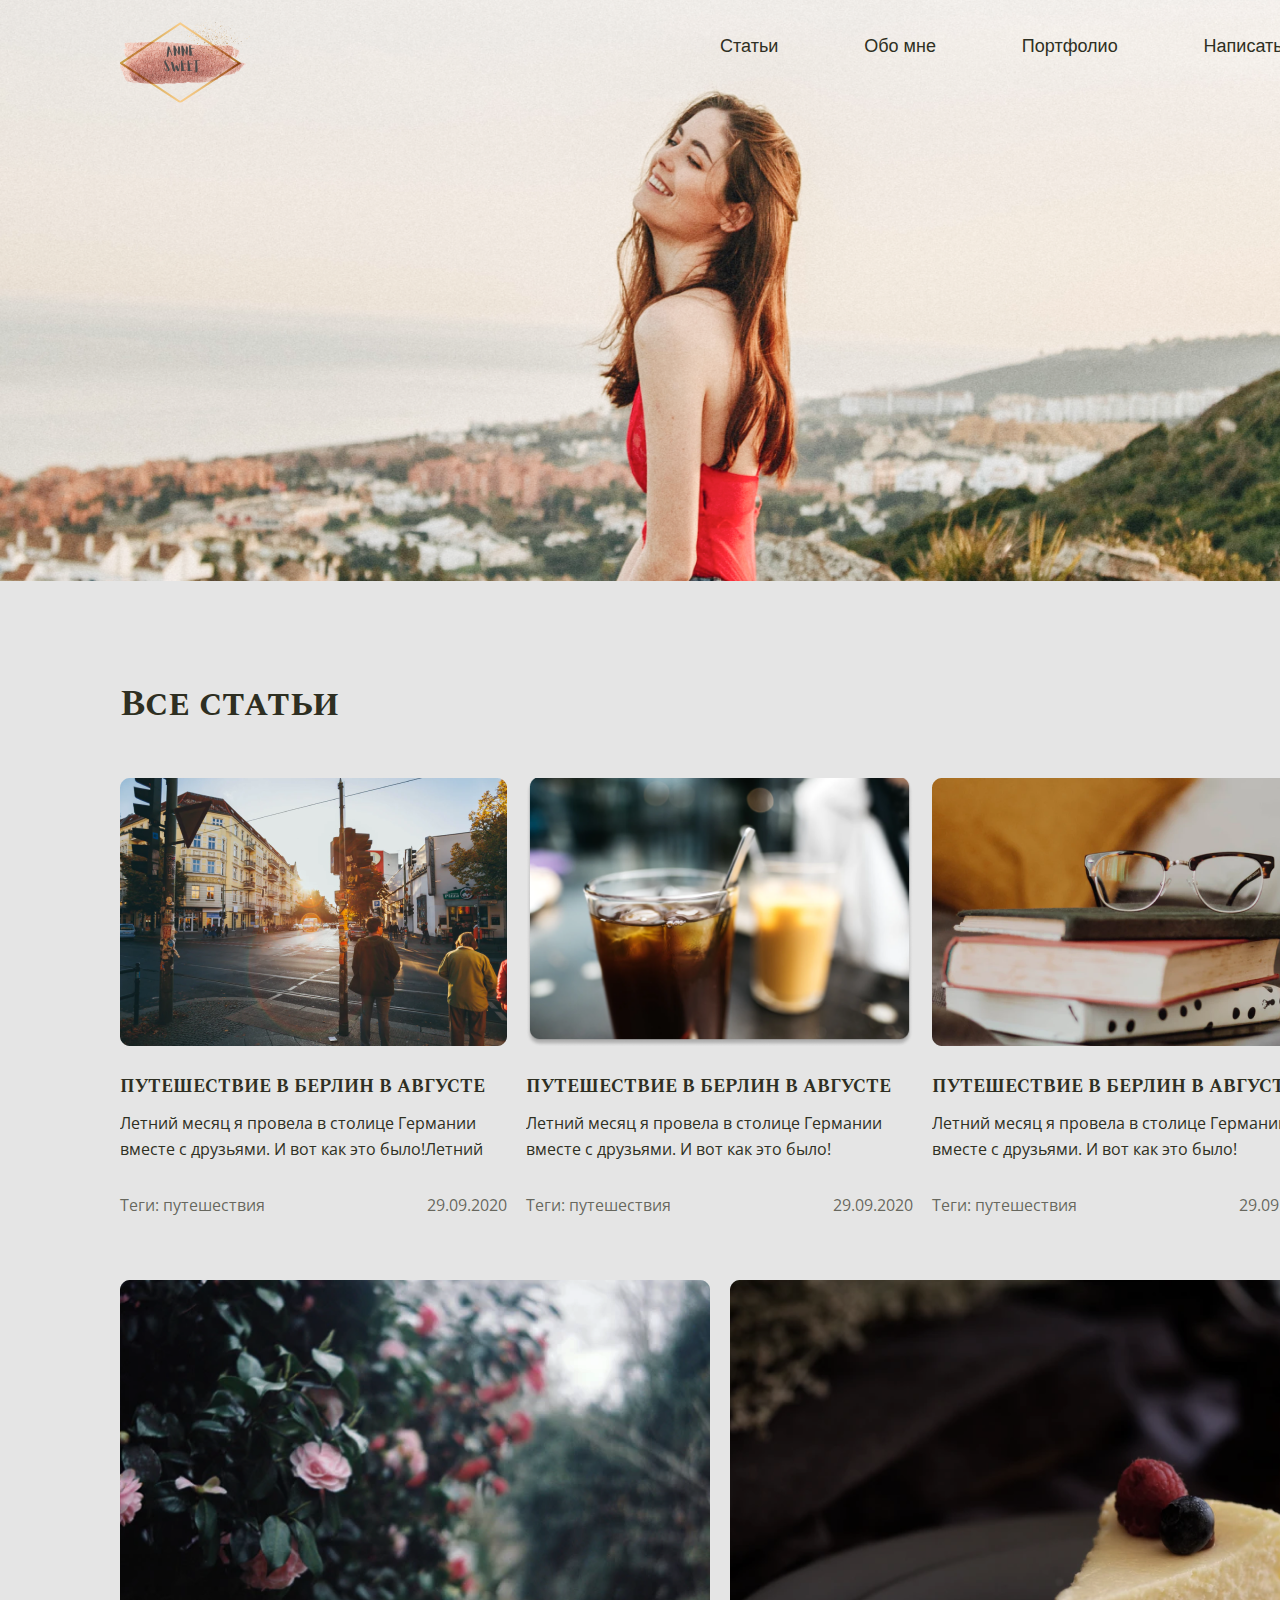
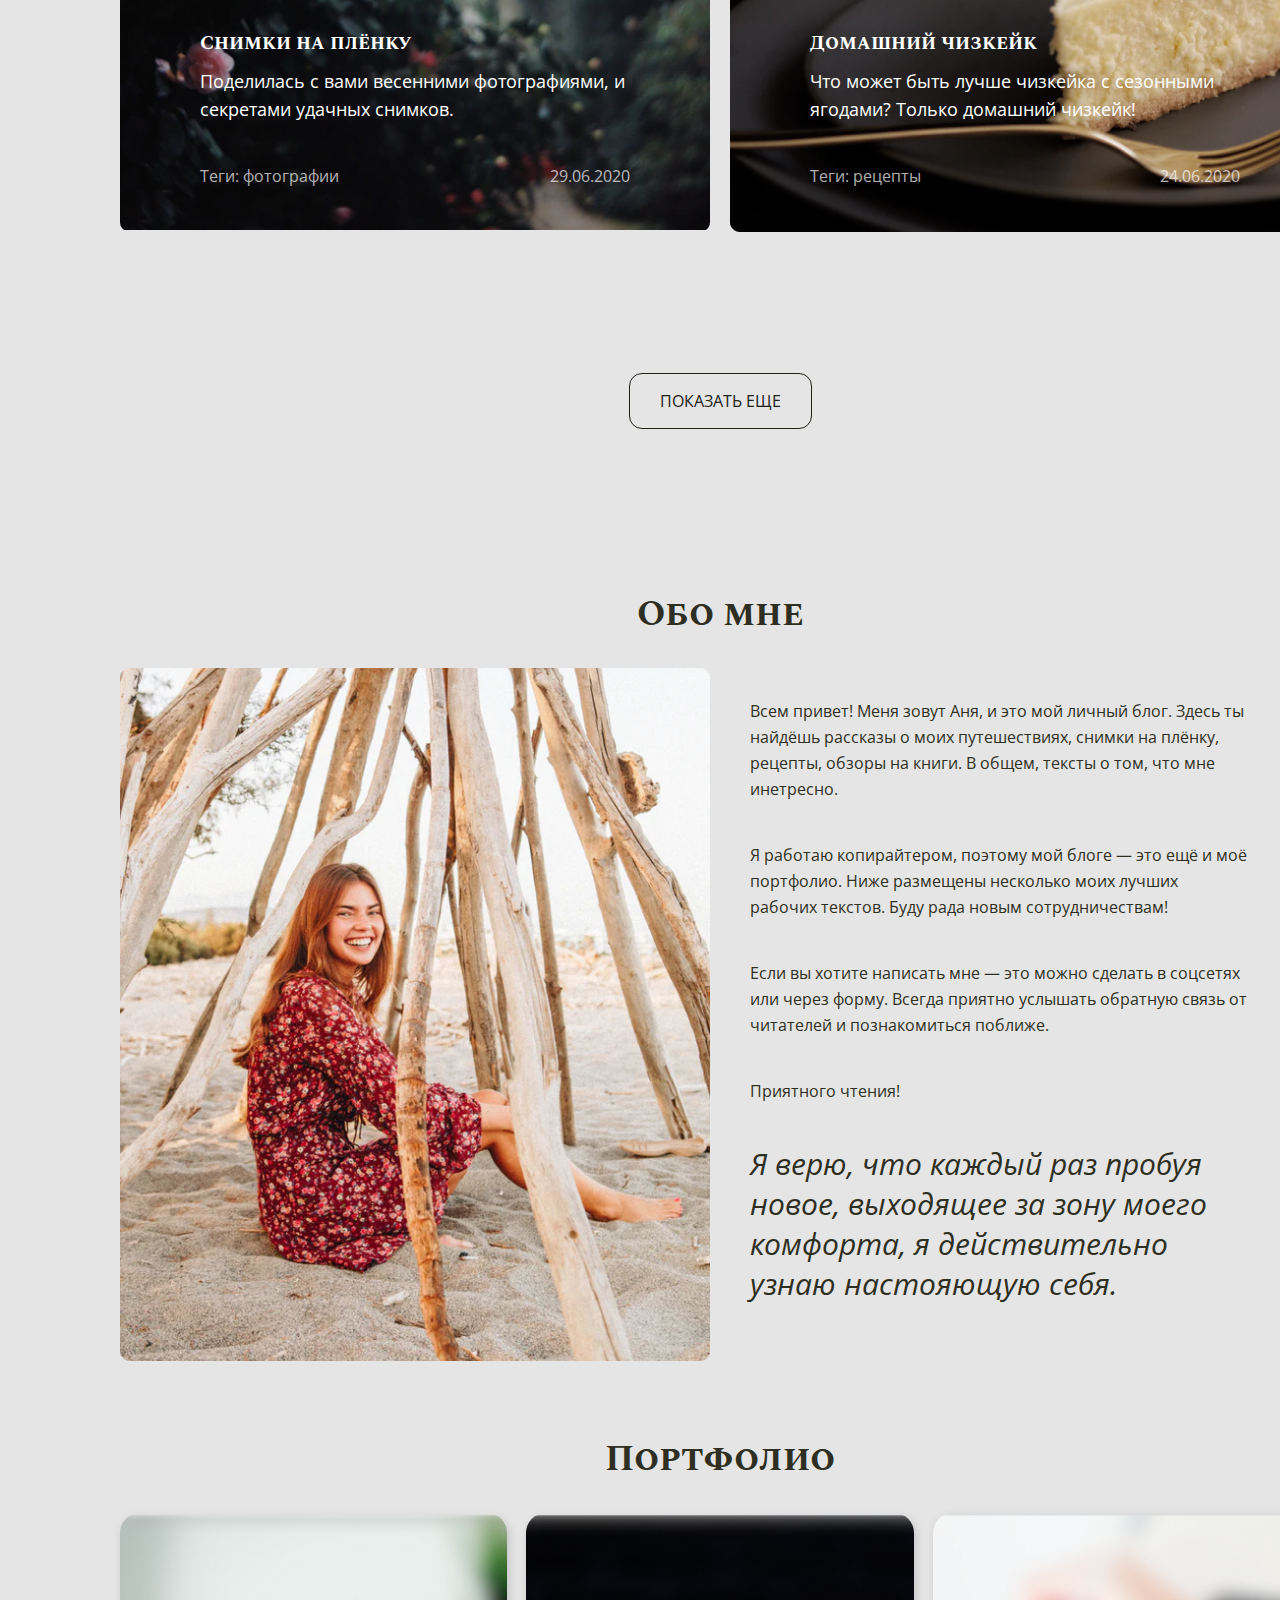
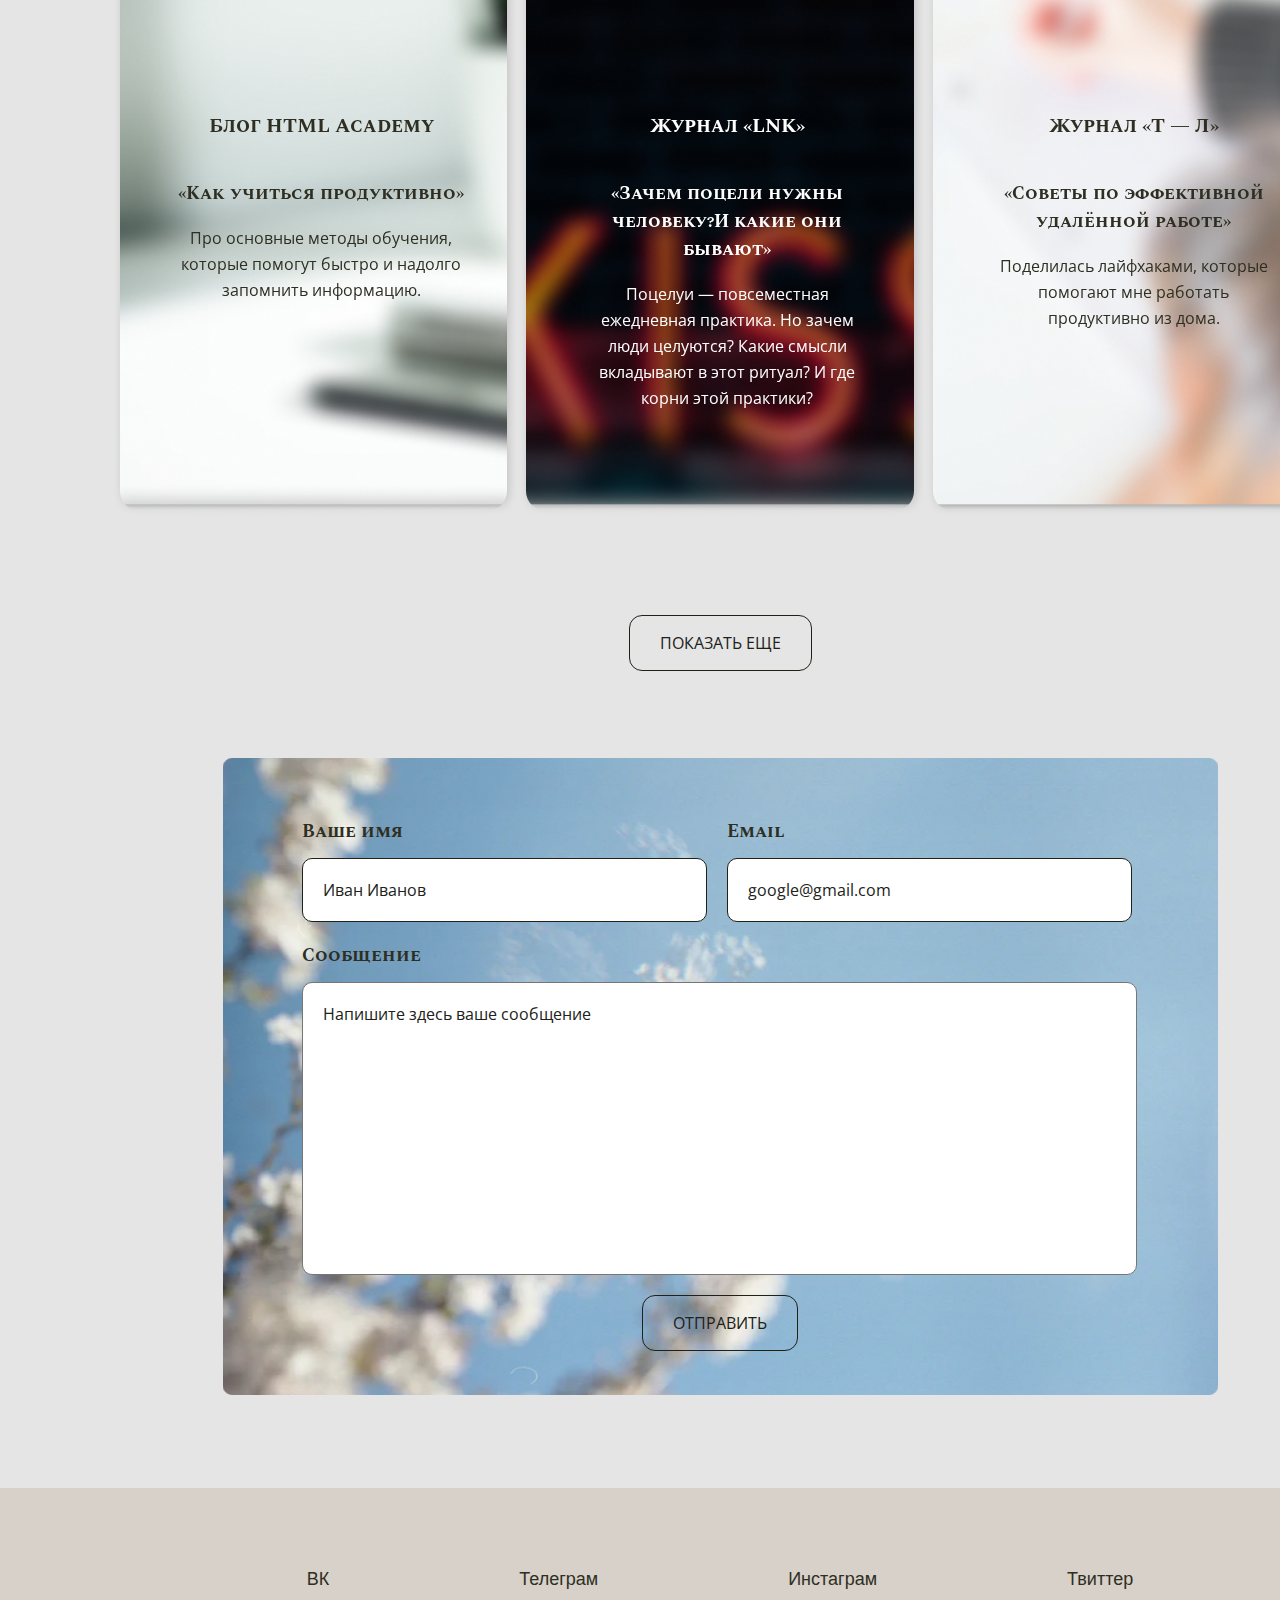
==== index.html @ 57a1a43a "update files" ====
<!DOCTYPE html>
<html>

    <head>
        <meta charset="utf-8">
        <meta name="viewport" content="width=device-width, initial-scale=1">
        <title>Статьи</title>
        <link rel="stylesheet" href="style.css">
        <link href="https://fonts.googleapis.com/css2?family=Open+Sans:wght@300;400;700&display=swap" rel="stylesheet">
        <link href="https://fonts.googleapis.com/css2?family=Open+Sans:wght@300;400;700&family=Spectral+SC:wght@300;400;500;700&display=swap" rel="stylesheet">
    </head>

    <body>
        <header class="main-header"> <!--шапка -->
            <div class="container"><!-- блок-центровщик-->
                <div class="main-header__wrapper"><!-- флекс конетнйер-->

                    <a class="main-header-logo"><!-- флекс элемент-->
                        <img class="logo" src="img/logo.svg" width="130" height="83" alt="logo">
                    </a>

                    <nav class="main-header-nav"><!--меню-->
                        <ul class="site-navigation">
                            <li class="site-navigation-item">
                                <a class="link-item" href="#">Статьи</a>
                            </li>
                            <li class="site-navigation-item">
                                <a class="link-item" href="#">Обо мне</a>
                            </li>
                            <li class="site-navigation-item">
                                <a class="link-item" href="#">Портфолио</a>
                            </li>
                            <li class="site-navigation-item">
                                <a class="link-item" href="#">Написать мне</a>
                            </li>
                        </ul>
                    </nav>
                </div>
            </div>
        </header>

        <main class="main-block">
            <section class="all-arcticles">
                <div class="container"><!--блок-центровщик-->
                    <div class="all-arcticles__header"><!--флекс контейнр-->
                        <h3 class="section-title">Все статьи</h3>
                        <select name="" id="">Выбрать тему</select>
                    </div>

                    <ul class="list-articles">
                        <li class="article-item">
                            <a href="">
                                <img class="article-item__image" src="img/article1.png" width="387" height="268" alt="article_photo1">
                                <div class="article-item__info">
                                    <p class="article-item__title">Путешествие в Берлин в августе </p>
                                    <p class="article-item__description">
                                        Летний месяц я провела в столице Германии вместе с друзьями. И вот как это было!Летний месяц я провела в столице Германии вместе с друзьями. И вот как это было!
                                    </p>
                                    <div class="article-item__date-tag">
                                        <p class="article-item__tag">Теги: путешествия</p>
                                        <p class="article-item__date">29.09.2020</p>
                                    </div>
                                </div>
                            </a>
                        </li>

                        <li class="article-item">
                            <a href="">
                                <img class="article-item__image" src="img/article2.png" width="387" height="268" alt="article_photo2">
                                <div class="article-item__info">
                                    <p class="article-item__title">Путешествие в Берлин в августе </p>
                                    <p class="article-item__description">
                                        Летний месяц я провела в столице Германии вместе с друзьями. И вот как это было!
                                    </p>
                                    <div class="article-item__date-tag">
                                        <p class="article-item__tag">Теги: путешествия</p>
                                        <p class="article-item__date">29.09.2020</p>
                                    </div>
                                </div>
                            </a>
                        </li>

                        <li class="article-item">
                            <a href="">
                                <img class="article-item__image" src="img/article3.png" width="387" height="268" alt="article_photo2">
                                <div class="article-item__info">
                                    <p class="article-item__title">Путешествие в Берлин в августе </p>
                                    <p class="article-item__description">
                                        Летний месяц я провела в столице Германии вместе с друзьями. И вот как это было!
                                    </p>
                                    <div class="article-item__date-tag">
                                        <p class="article-item__tag">Теги: путешествия</p>
                                        <p class="article-item__date">29.09.2020</p>
                                    </div>
                                </div>
                            </a>
                        </li>
                    </ul>                

                    <ul class="list-articles-big"><!-- ЗДЕСТЬ ПРИВЕСИ В ПОРЧЯДОК КЛАССЫ-->
                        <li class="articles-big-item">
                            <img class="articles-big-image" src="img/articke_big_photo1.png" width="590" height="552" alt="article_big_photo1">
                            <div class="articles-big-info"><!--флекс контенйер-->
                                <p class="articles-big-title">Снимки на плёнку </p>
                                <p class="articles-big-description">
                                    Поделилась с вами весенними фотографиями, и секретами удачных снимков.
                                </p>
                                <div class="articles-big-date-tag">
                                    <p class="articles-big-tag">Теги: фотографии</p>
                                    <p class="articles-big-date">29.06.2020</p>
                                </div>
                            </div>
                        </li>

                        <li class="articles-big-item">
                            <img class="articles-big-image" src="img/article_bog_photo2.png" width="590" height="552" alt="article_big_photo2">
                            <div class="articles-big-info">
                                <p class="articles-big-title">Домашний чизкейк </p>
                                <p class="articles-big-description">
                                    Что может быть лучше чизкейка с сезонными ягодами? Только домашний чизкейк!
                                </p>
                                <div class="articles-big-date-tag">
                                    <p class="articles-big-tag">Теги: рецепты</p>
                                    <p class="articles-big-date">24.06.2020</p>
                                </div>
                            </div>
                        </li>
                    </ul>
                    <div class="button-wrapper">
                        <button class="button show-more" type="button">Показать еще</button>
                    </div>
                </div>
            </section>

            <section class="aboutme">
                <div class="container"><!--блок-центровщик-->
                    <h3 class="section-title">Обо мне</h3>

                    <div class="aboutme__wrapper"><!-- флекс клнтенйр-->
                        <div class="aboutme__wrapper-image"><!--флекс элемент -->
                            <img class="aboutme__image" src="img/about_me.png" width="590" height="693" alt="photo_about_me">
                        </div>
                        <div class="aboutme__wrapper-text"><!--флекс элемент -->

                            <p class="aboutme__textpart">Всем привет! Меня зовут Аня, и это мой личный блог.
                                Здесь ты найдёшь рассказы о моих путешествиях, снимки
                                на плёнку, рецепты, обзоры на книги. В общем, тексты о том,
                                что мне инетресно.
                            </p>
                            <p class="aboutme__textpart">Я работаю копирайтером, поэтому мой блоге — это ещё и моё
                                портфолио. Ниже размещены несколько моих лучших
                                рабочих текстов. Буду рада новым сотрудничествам!
                            </p>
                            <p class="aboutme__textpart">Если вы хотите написать мне — это можно сделать в соцсетях
                                или через форму. Всегда приятно услышать обратную связь
                                от читателей и познакомиться поближе.
                            </p>
                            <p class="aboutme__textpart">Приятного чтения!</p>
                            <p class="aboutme__curve-text">
                                Я верю, что каждый раз пробуя новое,
                                выходящее за зону моего комфорта,
                                я действительно узнаю настояющую
                                себя. 
                            </p>
                        </div>
                    </div>
                </div>
            </section>  

            <section class="portfolio">
                <div class="container"><!--блок-центровщик-->
                    <h3 class="section-title">Портфолио</h3>

                    <ul class="portfolio__list"><!-- флекс контенйер-->
                        <li class="portfolio__item"><!-- флекс элемент-->
                            <img class="portfolio__image" src="img/portfolio1.png" width="387" height="525" alt="portfolio_photo1">
                            <div class="portfolio__content">
                                <p class="portfolio__name">Блог HTML Academy</p>
                                <p class="portfolio__title">«Как учиться продуктивно»</p>
                                <p class="portfolio__description">Про основные методы обучения,
                                    которые помогут быстро и надолго
                                    запомнить информацию.</p>
                            </div>
                        </li>

                        <li class="portfolio__item portfolio__item--center"><!-- флекс элемент-->
                            <img class="portfolio__image" src="img/portfolio2.png" width="387" height="525" alt="portfolio_photo2">
                            <div class="portfolio__content">
                                <p class="portfolio__name">Журнал «LNK»</p>
                                <p class="portfolio__title">«Зачем поцели нужны человеку?И какие они бывают»</p>
                                <p class="portfolio__description">Поцелуи — повсеместная ежедневная
                                    практика. Но зачем люди целуются?
                                    Какие смысли вкладывают в этот ритуал?
                                    И где корни этой практики?</p>
                            </div>
                        </li>

                        <li class="portfolio__item"><!-- флекс элемент-->
                            <img class="portfolio__image" src="img/portfolio3.png" width="387" height="525" alt="portfolio_photo3">
                            <div class="portfolio__content">
                                <p class="portfolio__name">Журнал «Т — Л»</p>
                                <p class="portfolio__title">«Советы по эффективной
                                    удалённой работе»</p>
                                <p class="portfolio__description">Поделилась лайфхаками, которые помогают
                                    мне работать продуктивно из дома. </p>
                            </div>
                        </li>
                    </ul>
                    <div class="button-wrapper">
                        <button class="button show-more" type="submit">Показать еще</button>
                    </div>
                </div>
            </section> 

            <section class="feedback-form-section">
                <div class="container"><!--блок-центровщик и флекс контейнер-->
                    <form class="feedback-form" action="">
                        <div class="feedback-form__content">
                            <p class="feedback-form__input-wrapper width-half">
                                <label for="name">Ваше имя</label>
                                <input class="feedback-form__input" type="text"  name="name" id="name" placeholder="Иван Иванов">
                            </p>
                            <p class="feedback-form__input-wrapper width-half">
                                <label for="email">Email</label>
                                <input class="feedback-form__input" type="email" name="email" id="email" placeholder="google@gmail.com">
                            </p>
                            <p class="feedback-form__input-wrapper width-full">
                                <label for="sms">Сообщение</label>
                                <textarea class="feedback-form__textarea" type="text" name="sms" id="sms" placeholder="Напишите здесь ваше сообщение"></textarea>
                            </p>
                        </div>
                        <div class="button-wrapper">
                            <button class="button show-more" type="submit">Отправить</button>
                        </div>
                        
                    </form>
                </div>
            </section>
        </main>

        <footer class="main-footer">
            <div class="container"><!--блок-центровщик -->
                <div clss="main-footer__wrapper">
                    <ul class="main-footer__nav"><!-- флекс контенйр-->
                        <li class="nav-item">
                            <a class="nav-item-link" href="">ВК</a>
                        </li> 
                        <li class="nav-item">
                            <a class="nav-item-link" href="">Телеграм</a>
                        </li> 
                        <li class="nav-item">
                            <a class="nav-item-link" href="">Инстаграм</a>
                        </li> 
                        <li class="nav-item">
                            <a class="nav-item-link" href="">Твиттер</a>
                        </li> 
                    </ul>
                </div>
            </div>
        </footer>
    </body>
</html>
---- style.css ----
body {
    margin: 0;
    padding: 0;
    /*min-width: 1520px;*/
    font-family: "OpenSans", "Arial", sans-serif;
    font-weight: 400;
    font-size: 18px;
    line-height: 27px;
    color: #2E2F22;
    background-color: #E5E5E5;
    background-image: url("./img/promo.png");
    background-repeat: no-repeat;
    background-position: top center;/*вверху по центру*/
    background-size: 100% 581px;
}


a{
    text-decoration: none;

}

a:visited{
    color: #2E2F22; 
}

ul {
    margin: 0;
    padding: 0;
    list-style: none;
}


h1, h2, h3, h4, h5, h6,
p {
    margin: 0;
    padding: 0;
}


.button {
    display: inline-block;
    padding: 20px;
    padding-left: 30px;
    padding-right: 30px;
    font-family: "Open Sans", "Arial", sans-serif;
    font-style: normal;
    font-weight: 400;
    font-size: 16px;
    line-height: 14px;
    color: rgba(32, 33, 23, 1);
    border: 1px solid rgba(32, 33, 23, 1);
    border-radius: 13px;
    background-color: transparent;
}


.section-title{

    text-align: center;
    font-family: "Spectral SC", "Arial", sans-serif; 
    font-style: normal;
    font-weight: 700;
    font-size: 36px;
    /*line-height: 33px;/*какое то санн езначние*/

}


.container{
    width: 1200px;/**/
    margin: 0 auto;
    padding-left: 120px;
    padding-right: 120px; 
}


.main-header__wrapper{
    display: flex;
    justify-content: space-between;

}


.main-header-logo{/*a*/
    padding-top: 20px;

}


.logo{
    width: 130px;
    height: 83px;
}


.site-navigation{
    width: 600px;
    display: flex;
    justify-content: space-between;
    padding-top: 33px;
}


.link-item{ /*a*/
    color: #2E2F22;
    font-size: 18px;

}


.all-arcticles{
    padding-top: 580px;
}


.all-arcticles__header{
    display: flex;
    justify-content: space-between;
    margin-bottom: 60px;
}


.list-articles{
    width: 1200px;
    display: flex;
    justify-content: flex-start;
    flex-wrap: wrap;
    margin-bottom: 62px;
}


.article-item{
    margin-right: 19px;
}


.article-item:last-child{
    margin-right: 0;
}


.article-item__image{
    display: block;
    width: 387px;
    height: 268px;
    object-fit: cover;
    margin-bottom: 27px;
}


.article-item__info{/*флекс контейгнер*/
    width: 387px; 
    display: flex;
    flex-direction: column;
}


.article-item__title{/*флекс элемент*/
    font-weight: 700;
    font-size: 18px;
    font-family: "Spectral SC", "Arial", sans-serif; 
    margin-bottom: 10px;
    text-transform: uppercase;
}


.article-item__description{/*флекс элемент*/
    font-weight: 400;
    font-size: 16px;
    font-family: "Open Sans", "Arial", sans-serif; 
    font-style: normal;
    line-height: 26px;
    margin-bottom: 30px;
    overflow: hidden; /*все что не умещается будет скрываться*/
    text-overflow: ellipsis;/*многточиться невмезаемый текст*/
    max-height: 52px;
}


.article-item__date-tag{/*флекс элемент, отрый сам флекс контенер*/
    display: flex;
    justify-content: space-between;
    margin-top: auto;/*элемен прижмется  книзу коненера*/
    font-family: "Open Sans", "Arial", sans-serif;
    color: rgba(46, 47, 34, 0.7);
    font-weight: 400;
    font-size: 16px;
    line-height: 26px;

}


.list-articles-big{/*ul флекс контейнер*/
    display: flex;
    justify-content: flex-start;

}


.articles-big-item{/*li флекс элемент*/
    margin-bottom: 104px;
    width: 590px;
    display: flex;
    flex-grow: 1;
    position: relative;
    margin-right: 20px;
    color: #ffffff;
}


.articles-big-item:last-child{
    margin-right:0;
}


.articles-big-image{/*img*/
    position: absolute;
    top: 0;
    left: 0;
    width: 100%;
    height: auto;
    object-fit: cover;
    z-index: -1; /*чтобы текст поверх картинки отобраджался*/
}


.articles-big-info{
    display: flex;
    flex-direction: column;
    align-items: flex-start;
    padding: 350px 30px 80px 80px;
}


.articles-big-title{
    font-size: 20px;
    font-weight: 700;
    font-family: "Spectral SC", "Arial", sans-serif; 
    margin-bottom: 10px;
}


.articles-big-description{
    font-size: 18px;
    font-weight: 400;
    font-family: "Open Sans", "Arial", sans-serif; 
    margin-bottom: 10px;
    line-height: 28px;
    margin-bottom: 40px;
}


.articles-big-date-tag{/*флекс элемент*/
    width: 430px; 
    display: flex;
    justify-content: space-between;
    margin-top: auto;/*фдекс эелмент прижмется  книзу контенйера*/
    font-weight: 400;
    font-family: "Open Sans", "Arial", sans-serif;
    font-size: 16px;
    line-height: 26px;
    color: rgba(255, 255, 255, 0.7);

}


.button-wrapper{
    text-align: center;
}


.aboutme{
    padding-top: 85px;

}


.aboutme .section-title{
    margin-bottom: 40px;
}


.aboutme__wrapper{
    display: flex;

}


.aboutme__wrapper-image{
    margin-right: 40px;
}


.aboutme__image{
    display: block;
    width: 590px;
    height: auto;
}


.aboutme__wrapper-text{
    width: 497px;
    padding-top: 30px;
}


.aboutme__textpart{
    margin-bottom: 40px;
    font-weight: 400;
    font-family: "Open Sans", "Arial", sans-serif;
    font-size: 16px;
    line-height: 26px;
}


.aboutme__curve-text{
    font-weight: 400;
    font-family: "Open Sans", "Arial", sans-serif;
    font-size: 30px;
    line-height: 40px;
    font-style:italic;
}


.portfolio{
    padding-top: 85px;
}


.portfolio .section-title{
    margin-bottom: 40px; 
}


.portfolio__list{/*ul-флекс контенер*/
    display: flex;
    justify-content: flex-start;
    flex-direction: row;
    flex-wrap: wrap;
}


.portfolio__item{/*li-флекс элемент, котрый сам флекс контенер*/
    display: flex;
    width: 387px;
    flex-grow: 1;

    position: relative;/*текст позиционируем относительно этого*/
    margin-right: 19px;
    min-height: 520px;/*для переполнения текстом, чоб текст не выпадал из контенера*/
    margin-bottom: 104px;
    filter: drop-shadow(2px 2px 4px rgba(0, 0, 0, 0.15));

    border-radius: 15px;
}


.portfolio__item:last-child{
    margin-right: 0;
}


.portfolio__item--center{
    color: rgba(255,255,255,1);
}

.portfolio__image{/*img*/
    position: absolute;
    top:0;
    left: 0;
    object-fit: cover;
    width: 100%;
    height: 100%;
    z-index: -1;
    border-radius: 20px;
}


.portfolio__content{/*флекс контейнер*/

    display: flex;
    flex-direction: column;
    align-items: center;
    padding: 200px 40px 100px 55px;
    text-align: center;

}


.portfolio__name{/*флекс элемент*/
    font-size: 20px;
    font-weight: 700;
    font-family: "Spectral SC", "Arial", sans-serif; 
    margin-bottom: 40px;

}


.portfolio__title{/*флекс элемент*/
    font-size: 18px;
    font-weight: 700;
    font-family: "Spectral SC", "Arial", sans-serif; 
    line-height: 28px;
    margin-bottom: 17px;

}


.portfolio__description{/*флекс элемент*/
    font-size: 16px;
    font-weight: 400;
    font-family: "Open Sans", "Arial", sans-serif; 
    line-height: 26px;

}


.show-more{
    text-transform: uppercase;
    margin-bottom: 87px;
}


.feedback-form-section .container{
    display: flex;
    justify-content: center;
    align-items: center;
}


.feedback-form{
    
    width: 837px;
    padding-left: 79px;
    padding-right: 79px;
    padding-top: 60px;
    padding-bottom: 50px;
    background-image: url("./img/form_background.png");
    background-repeat: no-repeat;
    background-position: top center;/*вверху по центру*/
    background-size: 996px 637px;
}



.feedback-form__content{
    display: flex;
    flex-direction: row;
    flex-wrap: wrap;
    align-items: flex-start;
    width: 837px;
}




.feedback-form__input-wrapper{/*p-флекс контенер*/
    display: flex;
    flex-direction: column;

}


.feedback-form__input-wrapper:nth-child(1){
    margin-right: 20px;
}


.width-half{
    width: 405px;
    margin-bottom: 20px;
}


.width-full{
    width: 835px;
    margin-bottom: 20px;
}


.feedback-form__input-wrapper label{ /*флекс элемент*/
    align-self: flex-start;
    margin-bottom: 12px;
    font-family: "Spectral SC", "Arial", sans-serif; 
    font-weight: 700;
    font-size: 18px;
    line-height: 28px;
}


.feedback-form__input{/*input*/
    width: 100%;
    border: 1px solid  rgba(32,33,23,1);
    border-radius: 10px;
    padding: 20px;
    box-sizing: border-box;/*чтобы паддниги входили в width*/
    color: rgba(32,33,23,1);
    font-weight: 400;
    font-size: 16px;
    font-family: "Open Sans", "Arial", sans-serif;
}


.feedback-form__input::placeholder,
.feedback-form__textarea::placeholder{/*стили для пелйсхрлднра*/
    color: rgba(32,33,23,1);
    font-weight: 400;
    font-size: 16px;
    font-family: "Open Sans", "Arial", sans-serif; 
}


.feedback-form__textarea{
    resize: none;/*чтоб юзер не менял рамзеры*/
    width: 100%;
    height: 293px;
    box-sizing: border-box;
    padding: 20px;
    border-radius: 10px;
    min-height: 293px;/*для пеерполнения текстом, чоб текст не выпадал из контенейра*/
    color: rgba(32,33,23,1);
    font-weight: 400;
    font-size: 16px;
    font-family: "Open Sans", "Arial", sans-serif;

}



.main-footer{
    background-color: #D7D1C9;
    padding-top: 78px;
    padding-bottom: 78px;
    
}


.main-footer__nav{
    width: 1200px;
    display: flex;
    flex-direction: row;
    justify-content: center;
    align-items: center;
    flex-wrap: wrap;
}


.nav-item{
    margin-right: 190px;
}


.nav-item:last-child{
    margin-right: 0;
}
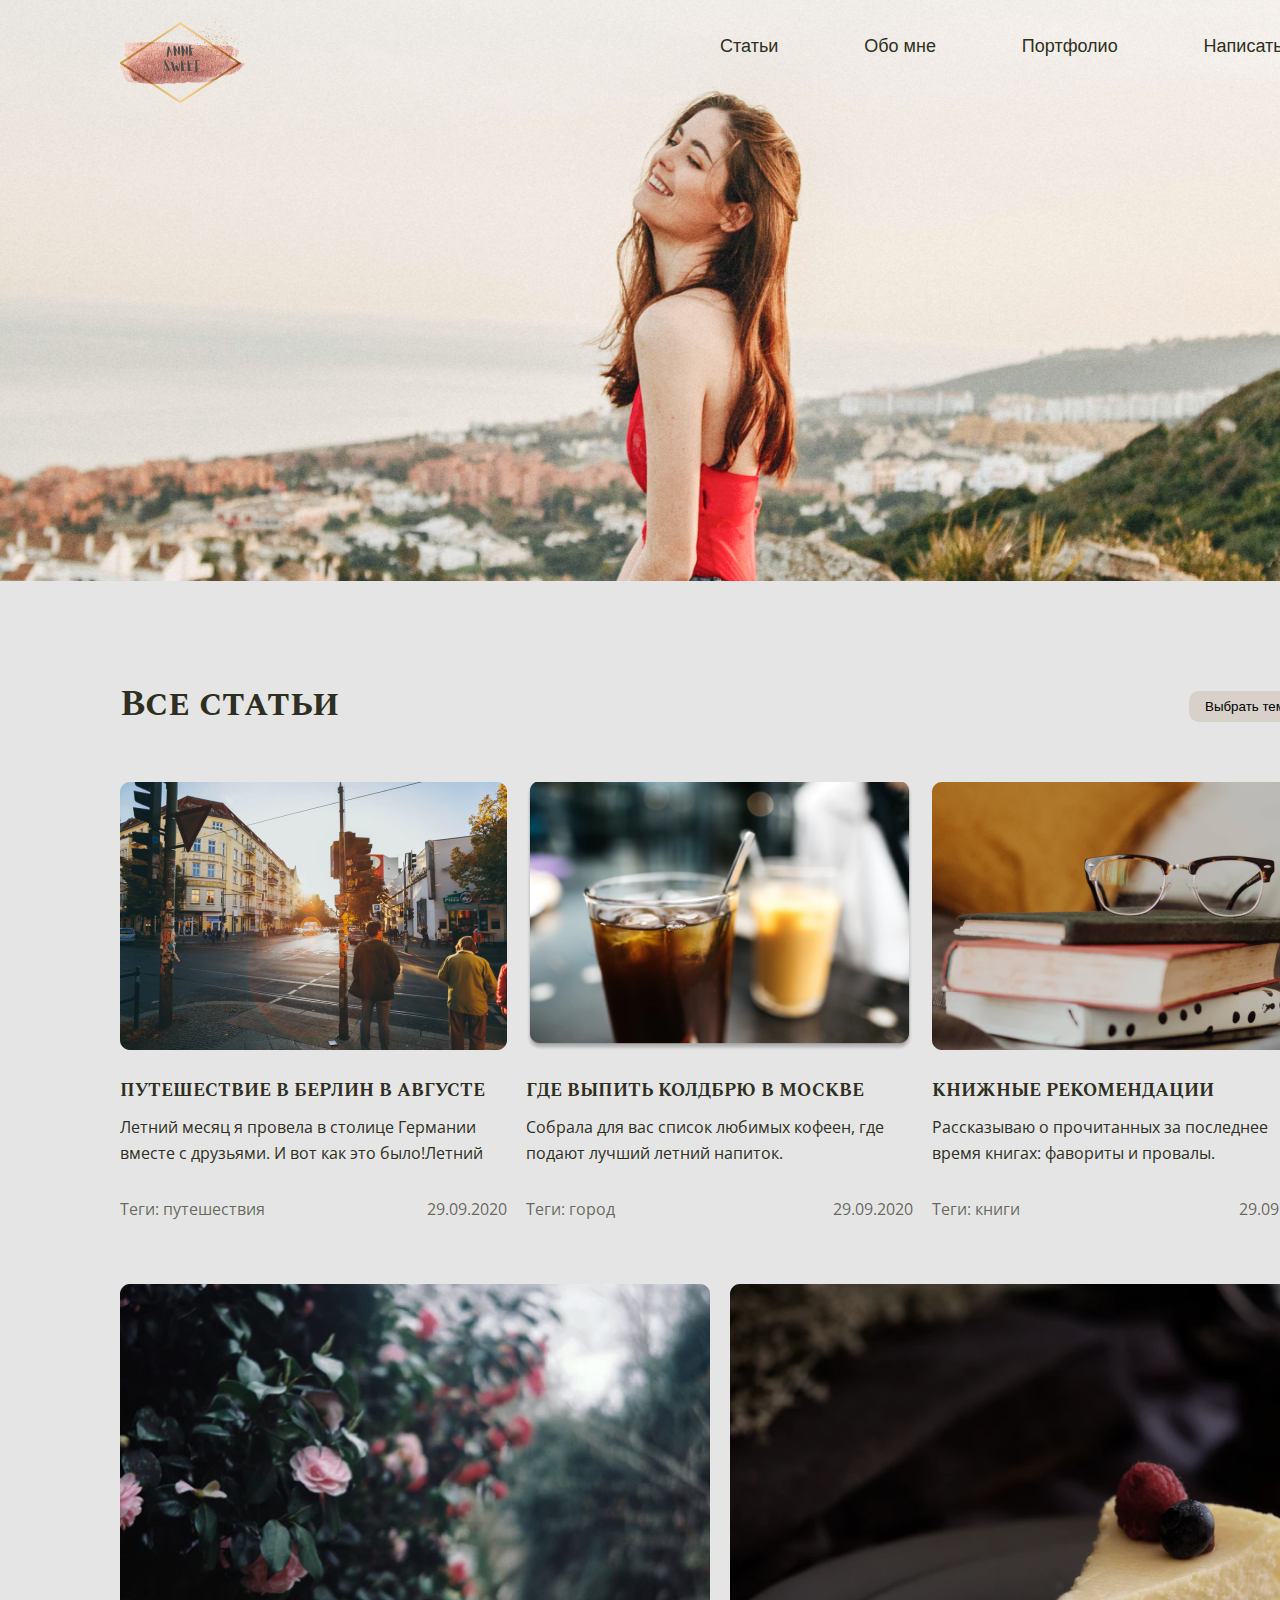
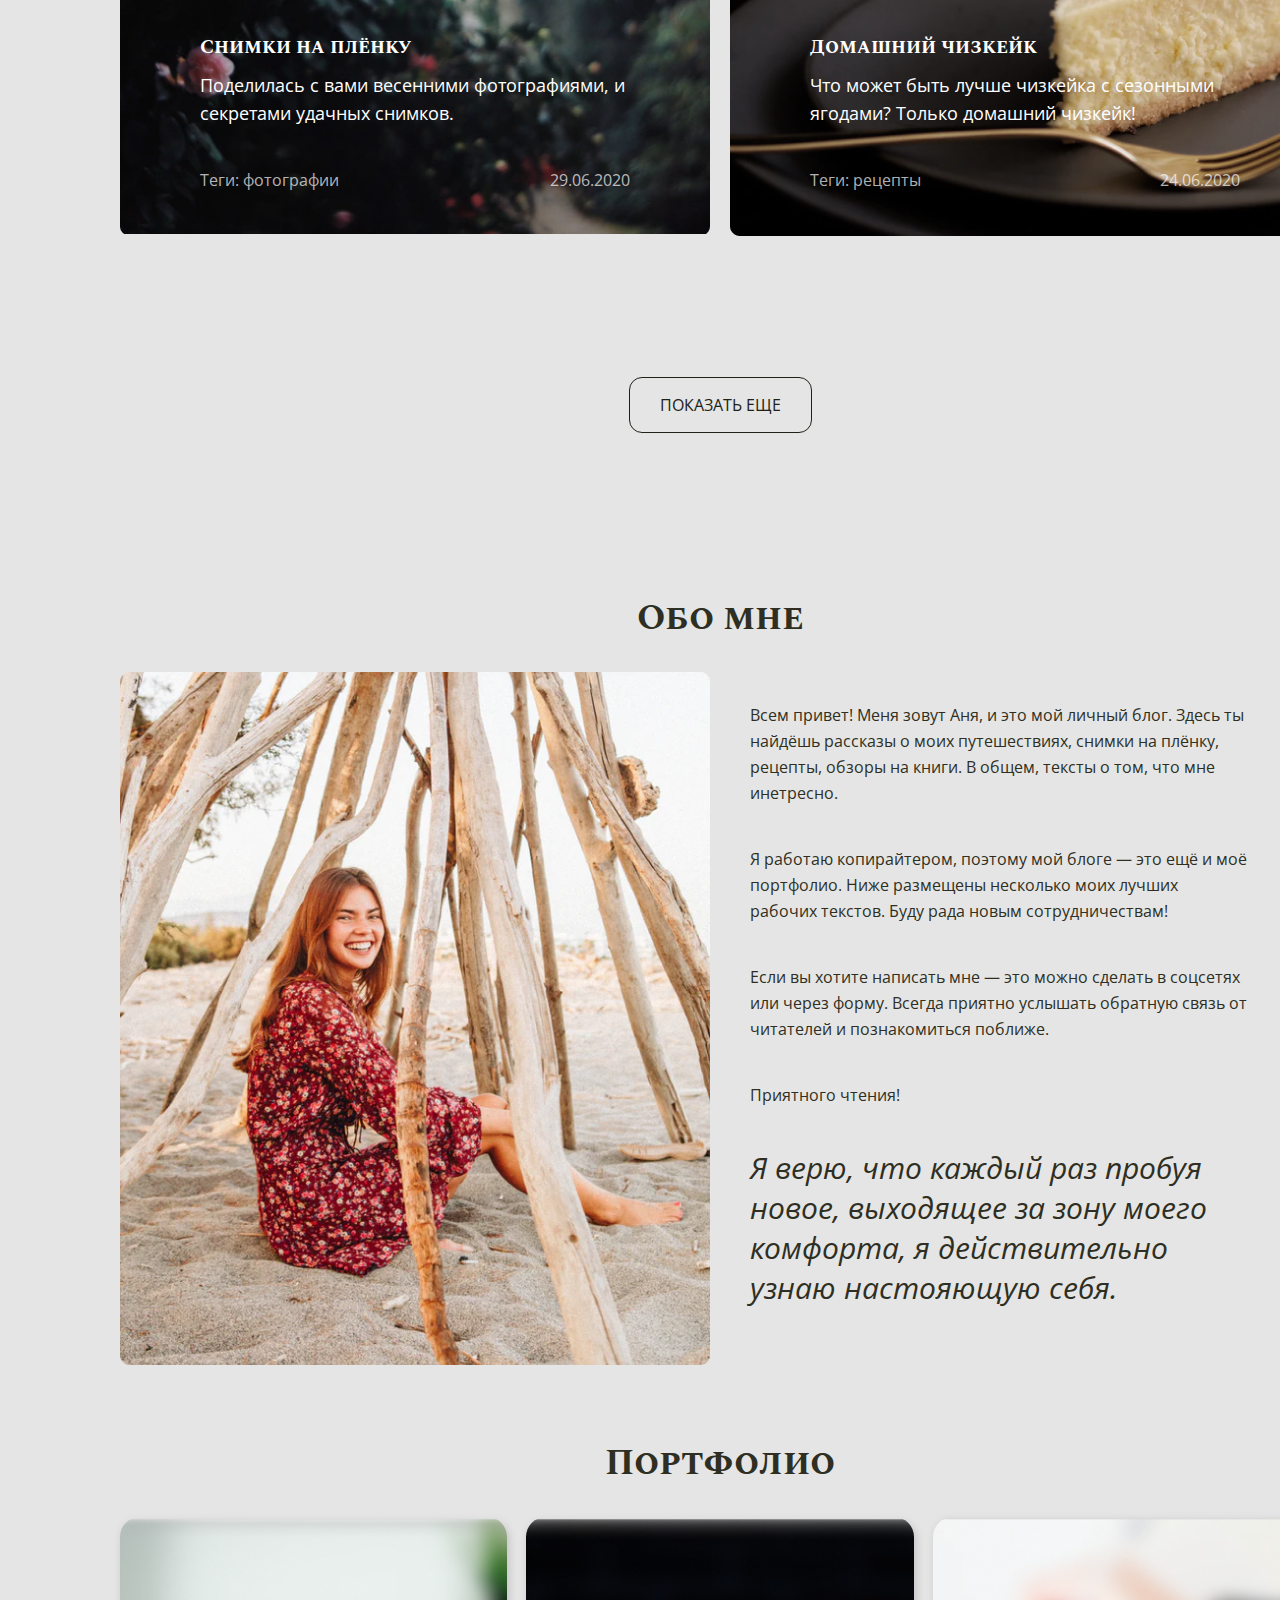
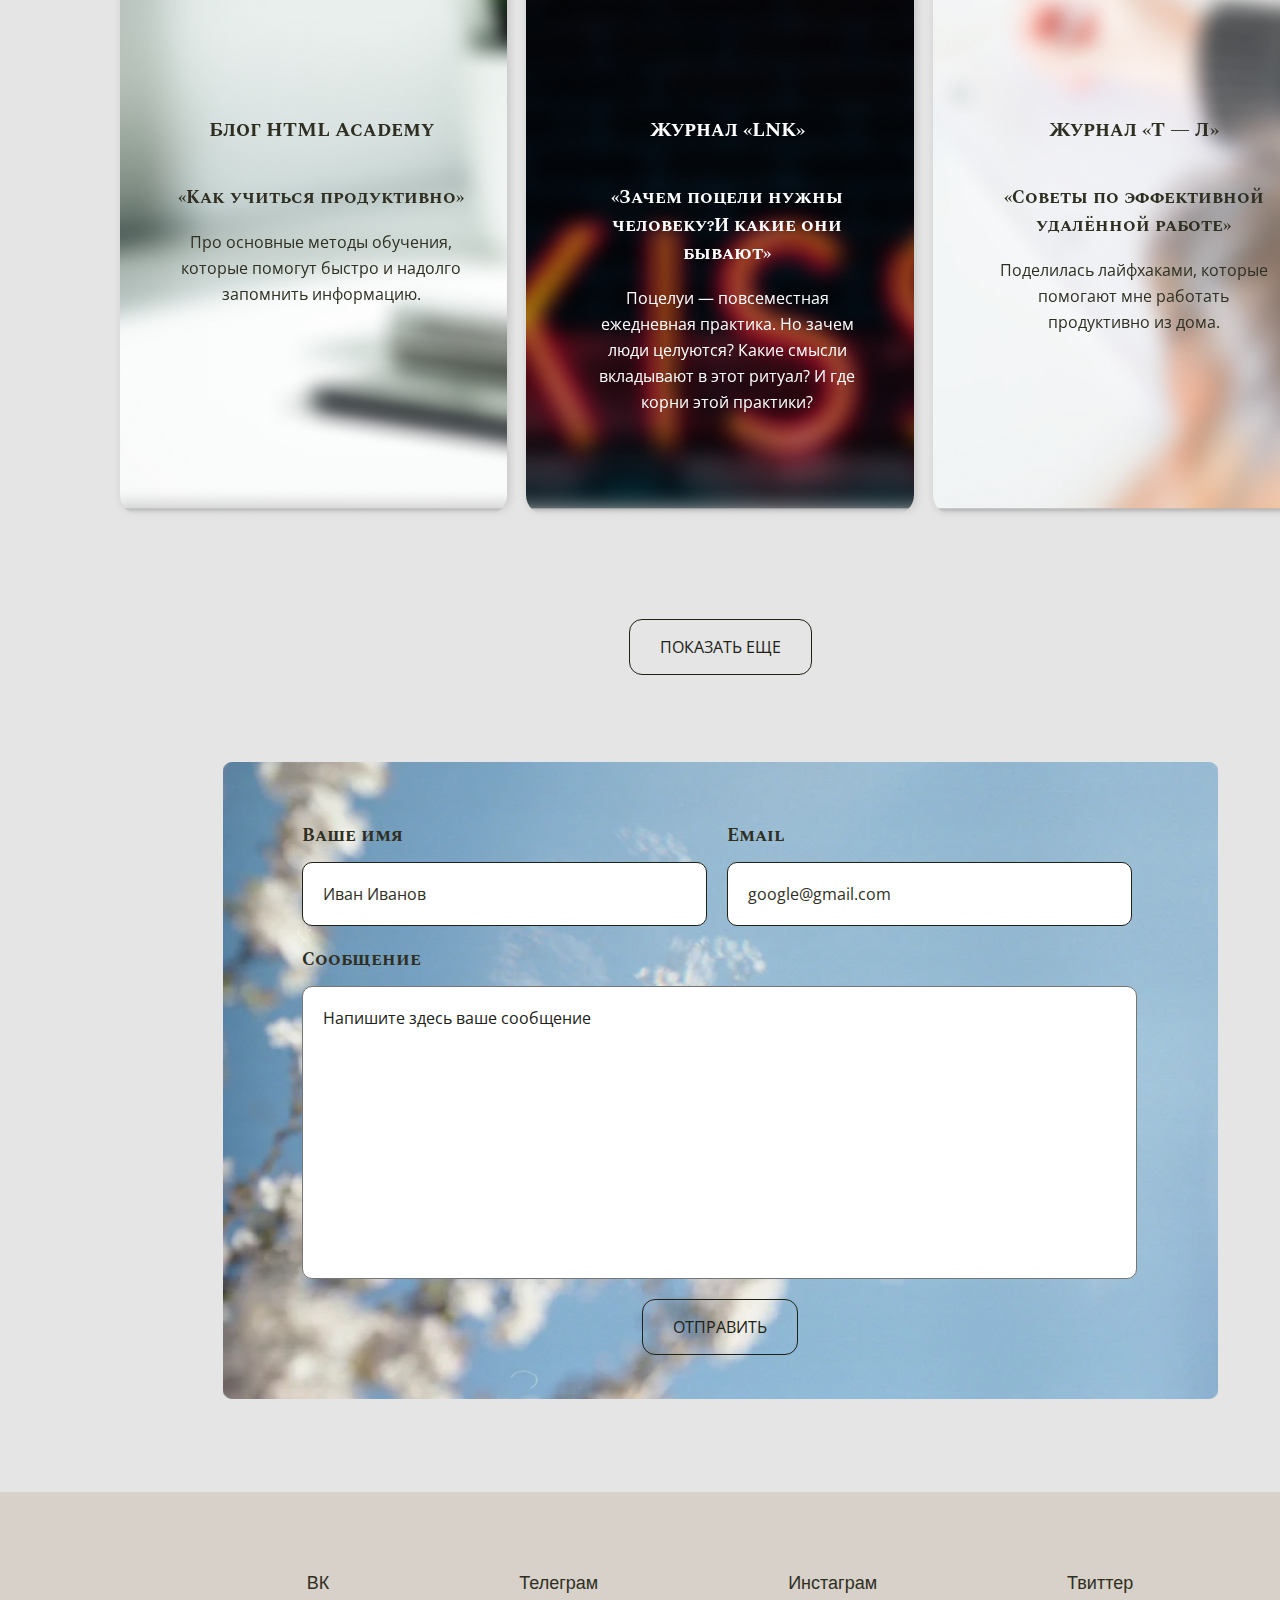
==== commit 24672ca7: "add js files" ====
--- a/index.html
+++ b/index.html
@@ -44,7 +44,16 @@
                 <div class="container"><!--блок-центровщик-->
                     <div class="all-arcticles__header"><!--флекс контейнр-->
                         <h3 class="section-title">Все статьи</h3>
-                        <select name="" id="">Выбрать тему</select>
+
+                        <select class="filter" name="news-filter">
+                            <option value="travalls">Путешествия</option>
+                            <option value="cities">Город</option>
+                            <option value="books">Книги</option>
+                            <option value="photos">Фотографии</option>
+                            <option value="receipts">Рецепты</option>
+                            <option value="all" selected>Выбрать тему</option>
+
+                        </select>
                     </div>
 
                     <ul class="list-articles">
@@ -68,12 +77,13 @@
                             <a href="">
                                 <img class="article-item__image" src="img/article2.png" width="387" height="268" alt="article_photo2">
                                 <div class="article-item__info">
-                                    <p class="article-item__title">Путешествие в Берлин в августе </p>
+                                    <p class="article-item__title">Где выпить колдбрю в Москве</p>
                                     <p class="article-item__description">
-                                        Летний месяц я провела в столице Германии вместе с друзьями. И вот как это было!
+                                        Собрала для вас список любимых кофеен,
+                                        где подают лучший летний напиток.
                                     </p>
                                     <div class="article-item__date-tag">
-                                        <p class="article-item__tag">Теги: путешествия</p>
+                                        <p class="article-item__tag">Теги: город</p>
                                         <p class="article-item__date">29.09.2020</p>
                                     </div>
                                 </div>
@@ -84,12 +94,12 @@
                             <a href="">
                                 <img class="article-item__image" src="img/article3.png" width="387" height="268" alt="article_photo2">
                                 <div class="article-item__info">
-                                    <p class="article-item__title">Путешествие в Берлин в августе </p>
+                                    <p class="article-item__title">Книжные рекомендации</p>
                                     <p class="article-item__description">
-                                        Летний месяц я провела в столице Германии вместе с друзьями. И вот как это было!
+                                        Рассказываю о прочитанных за последнее время книгах: фавориты и провалы.
                                     </p>
                                     <div class="article-item__date-tag">
-                                        <p class="article-item__tag">Теги: путешествия</p>
+                                        <p class="article-item__tag">Теги: книги</p>
                                         <p class="article-item__date">29.09.2020</p>
                                     </div>
                                 </div>
@@ -232,7 +242,7 @@
                         <div class="button-wrapper">
                             <button class="button show-more" type="submit">Отправить</button>
                         </div>
-                        
+
                     </form>
                 </div>
             </section>
--- a/style.css
+++ b/style.css
@@ -12,6 +12,14 @@
     background-repeat: no-repeat;
     background-position: top center;/*вверху по центру*/
     background-size: 100% 581px;
+}
+
+
+.promo-arcticle{
+    background-image: url("./img/prom-article.png");
+    background-repeat: no-repeat;
+    background-position: top center;/*вверху по центру*/
+    background-size: 100% 589px;
 }
 
 
@@ -430,7 +438,7 @@
 
 
 .feedback-form{
-    
+
     width: 837px;
     padding-left: 79px;
     padding-right: 79px;
@@ -532,7 +540,7 @@
     background-color: #D7D1C9;
     padding-top: 78px;
     padding-bottom: 78px;
-    
+
 }
 
 
@@ -553,4 +561,367 @@
 
 .nav-item:last-child{
     margin-right: 0;
+}
+
+
+/*стили к article.html*/
+
+.artcile-text{
+    padding-top: 585px;
+}
+
+
+.artcile-text__article-title{
+    margin-bottom: 20px;
+    font-size: 36px;
+    font-weight: 700;
+    font-family: "Spectral SC", "Arial", sans-serif; 
+}
+
+
+.artcile-text__article-teg{
+    display: flex;
+    justify-content: flex-start;
+    margin-bottom: 50px;
+}
+
+
+.teg__text:first-child{
+    margin-right: 20px;
+}
+
+
+.teg__text{
+    font-size: 16px;
+    line-height: 26px;
+    font-weight: 400;
+    font-family: "Open Sans", "Arial", sans-serif;   
+}
+
+
+.article-text__description{
+    width: 991px;
+    font-weight: 400;
+    font-size: 16px;
+    font-family: "Open Sans", "Arial", sans-serif; 
+}
+
+
+.article-text__part{
+    margin-bottom: 40px;
+}
+
+
+.article-image-wrapper{
+    display: flex;
+    flex-direction: column;
+    justify-content: flex-start;
+    margin-bottom: 40px; 
+}
+
+
+.article-image{
+    width: 100%;
+    height: 463px;
+    object-fit: cover;
+}
+
+
+
+.article-text__soceti{
+    width: 998px;
+    display: flex; 
+    justify-content: space-between;
+    margin-bottom: 40px;
+}
+
+
+.heart{/*button кнпока лайка*/
+    border: none;/*рамка для кнпоки убираем*/
+    background-color: transparent;
+    cursor: pointer;
+    background-image: url("./img/like.svg");
+    width: 60px;
+    height: 60px;
+    background-size: 50px 50px;
+    /*background-position: center;*/
+    background-repeat: no-repeat;
+
+}
+
+
+.heart:active{
+    border: none;
+    outline: none;
+}
+
+
+.likes-number{/*span*/
+    margin-left: 54px;
+    font-weight: 400;
+    font-size: 24px;
+    line-height: 26px;
+    font-family: "Open Sans", "Arial", sans-serif;  
+}
+
+
+.social-list{
+    display: flex;
+    flex-wrap: wrap;
+    max-width: 315px;
+    align-items: center;
+}
+
+
+.social-list__item{/*флекс эелмент котрый сам флекс контенер*/
+    display: flex;
+    margin-right: 32px;
+    width: 50px;
+    height: 50px; 
+}
+
+
+.social-list__link{
+    width: 100%;
+    background-size: contain;
+    background-position: center;
+    background-repeat: no-repeat;
+}
+
+
+.social-link--twitter{
+    background-image: url("./img/twitter.svg");
+}
+
+
+.social-link--fb{
+    background-image: url("./img/facebook.svg");
+}
+
+
+.social-link--vk{
+    background-image: url("./img/vk.svg");
+}
+
+
+.all-articles-container{
+    display: flex;
+    justify-content: flex-start;
+    margin-bottom: 50px;
+}
+
+
+.all-articles-button{/*флекс контенер*/
+    display: flex;
+    justify-content: flex-start;
+    align-items: center;
+    margin-left: 20px;
+    /*border: none;/*рамка для кнпоки убираем
+    background-color: transparent;
+    cursor: pointer;*/ 
+}
+
+
+.all-articles-button::after{/*псевдоэлемент во флекс контенере является флекс эдлементеом*/
+    content: "";
+    width: 64px;
+    height: 16px;
+    background-image: url("./img/Arrow.svg");
+    background-position: center left;
+    background-repeat: no-repeat;
+}
+
+
+.feedbacks{
+    padding-bottom: 70px; 
+}
+
+
+.feedbacks__wrapper{
+    background-color: #ECE1E1;
+    width: 613px;/*ширина  только контента*/
+    padding: 50px 90px;
+    border-radius: 10px;
+
+}
+
+
+.feedbacks__list{/*ul*/
+    display: flex;
+    flex-direction: column;
+    justify-content: flex-start;
+}
+
+
+.feedbacks__item{/*li*/
+    display: flex;
+    flex-direction: column;
+    justify-content: flex-start;
+    margin-bottom: 80px;
+    font-weight: 700;
+    font-size: 16px;
+    font-family: "Open Sans", "Arial", sans-serif; 
+}
+
+
+.feedbacks__item:last-child{
+    margin-bottom: 0;
+}
+
+
+.feedbacks__author{
+    display: flex;/*чтоы позиционаорать фотку*/
+    align-items: center;
+    margin-bottom: 20px;  
+
+}
+
+
+.feedbacks__author::before{/*псевдоэлемнет во флекс конетнейре ялвяется флекс элементом*/
+    content: "";
+    width: 50px;
+    height: 50px;
+    background-image: url("./img/photo1.svg");
+    background-position: top left;/*левый верхний угол*/
+    background-repeat: no-repeat;
+    padding-right:  30px;
+}
+
+
+.feedbacks__text{/*флекс элемнет*/
+    margin-top: auto;/*флекс эелмнет придмется  книзу контейнера*/
+    font-weight: 400;
+}
+
+
+.feedback-form-article{/*form*/
+    display: flex;
+    flex-direction: column;
+
+    padding-top: 77px;
+    padding-left: 90px; 
+    width: 703px;
+
+}
+
+
+.feedback-form-article__title{
+    margin-bottom: 70px;
+    font-weight: 700;
+    font-size: 24px;
+    font-family: "Open Sans", "Arial", sans-serif; 
+}
+
+
+.feedback-form-article__wrapper{
+    display: flex;
+    justify-content: space-between;
+
+}
+
+
+.feedback-form__content-article{
+    display: flex;
+    flex-direction: column;
+    align-items: flex-start;
+    width: 221px;
+}
+
+
+.feedback-form__input-article-wrapper{/*p*/
+    display: flex;
+    flex-direction: column;
+    width: 100%;
+    margin-bottom: 10px;
+
+
+}
+
+
+.feedback-form__input-article-wrapper label{
+    align-self: flex-start;
+    font-weight: 400;
+    font-size: 16px;
+    color: rgba(46, 47, 34, 1);
+    font-family: "Open Sans", "Arial", sans-serif; 
+}
+
+
+.feedback-form__input-article{/*input*/
+    width: 100%;
+    border: none;
+    background-color: transparent;
+    border-bottom: 1px solid #2E2F22;
+    padding: 10px;
+    padding-left: 0;
+    box-sizing: border-box;
+    border-radius: 0;
+    font-weight: 400;
+    font-size: 16px;
+    color: rgba(46, 47, 34, 1);
+    font-family: "Open Sans", "Arial", sans-serif; 
+}
+
+
+.feedback-form__input::placeholder{/*стили дял плейсхрлдра*/
+    font-family: "Open Sans", "Arial", sans-serif; 
+    font-weight: 400;
+    font-size: 16px;
+    color: rgba(46,47,34,1);
+}
+
+
+.submit-button-article{/*button флекс элемент*/
+    margin-top: 50px;
+    width: 100%;
+    padding: 15px 20px;
+    margin-top: auto;/*элементпридмется  книзу контейнера*/
+}
+
+
+.feedback-form__textarea-atcicle{/*textarea*/
+    width: 406px;
+    height: 208px;
+    padding: 20px;
+
+    box-sizing: border-box;/*паддинги включаются в width*/
+    border-radius: 10px;
+    resize: none;/*чтобы не ляьзя юыло курами изменить размры*/
+}
+
+
+.feedback-form__textarea-atcicle::placeholder{/*для плесхолдера*/
+    font-size: 16px;
+    font-weight: 400px;
+    font-family: "Open Sans", "Arial", sans-serif;
+    color: rgba(46,47,34,1);
+
+}
+
+
+.added{
+
+    background-image: url("./img/likeadd.svg");
+}
+
+
+.filter{
+    display: flex;
+    padding: 7px 12px 7px 12px;
+    box-sizing: border-box;
+    background-color: #D7D1C9;
+    border-radius: 10px;
+    border: none;
+    
+}
+
+
+.filter::after{
+    content: "";
+    top: 0;
+    right: 0;
+    width: 16px;
+    height: 14px;
+    background-image: url("./img/Polygon.svg");
+    background-size: 16px 14px;
 }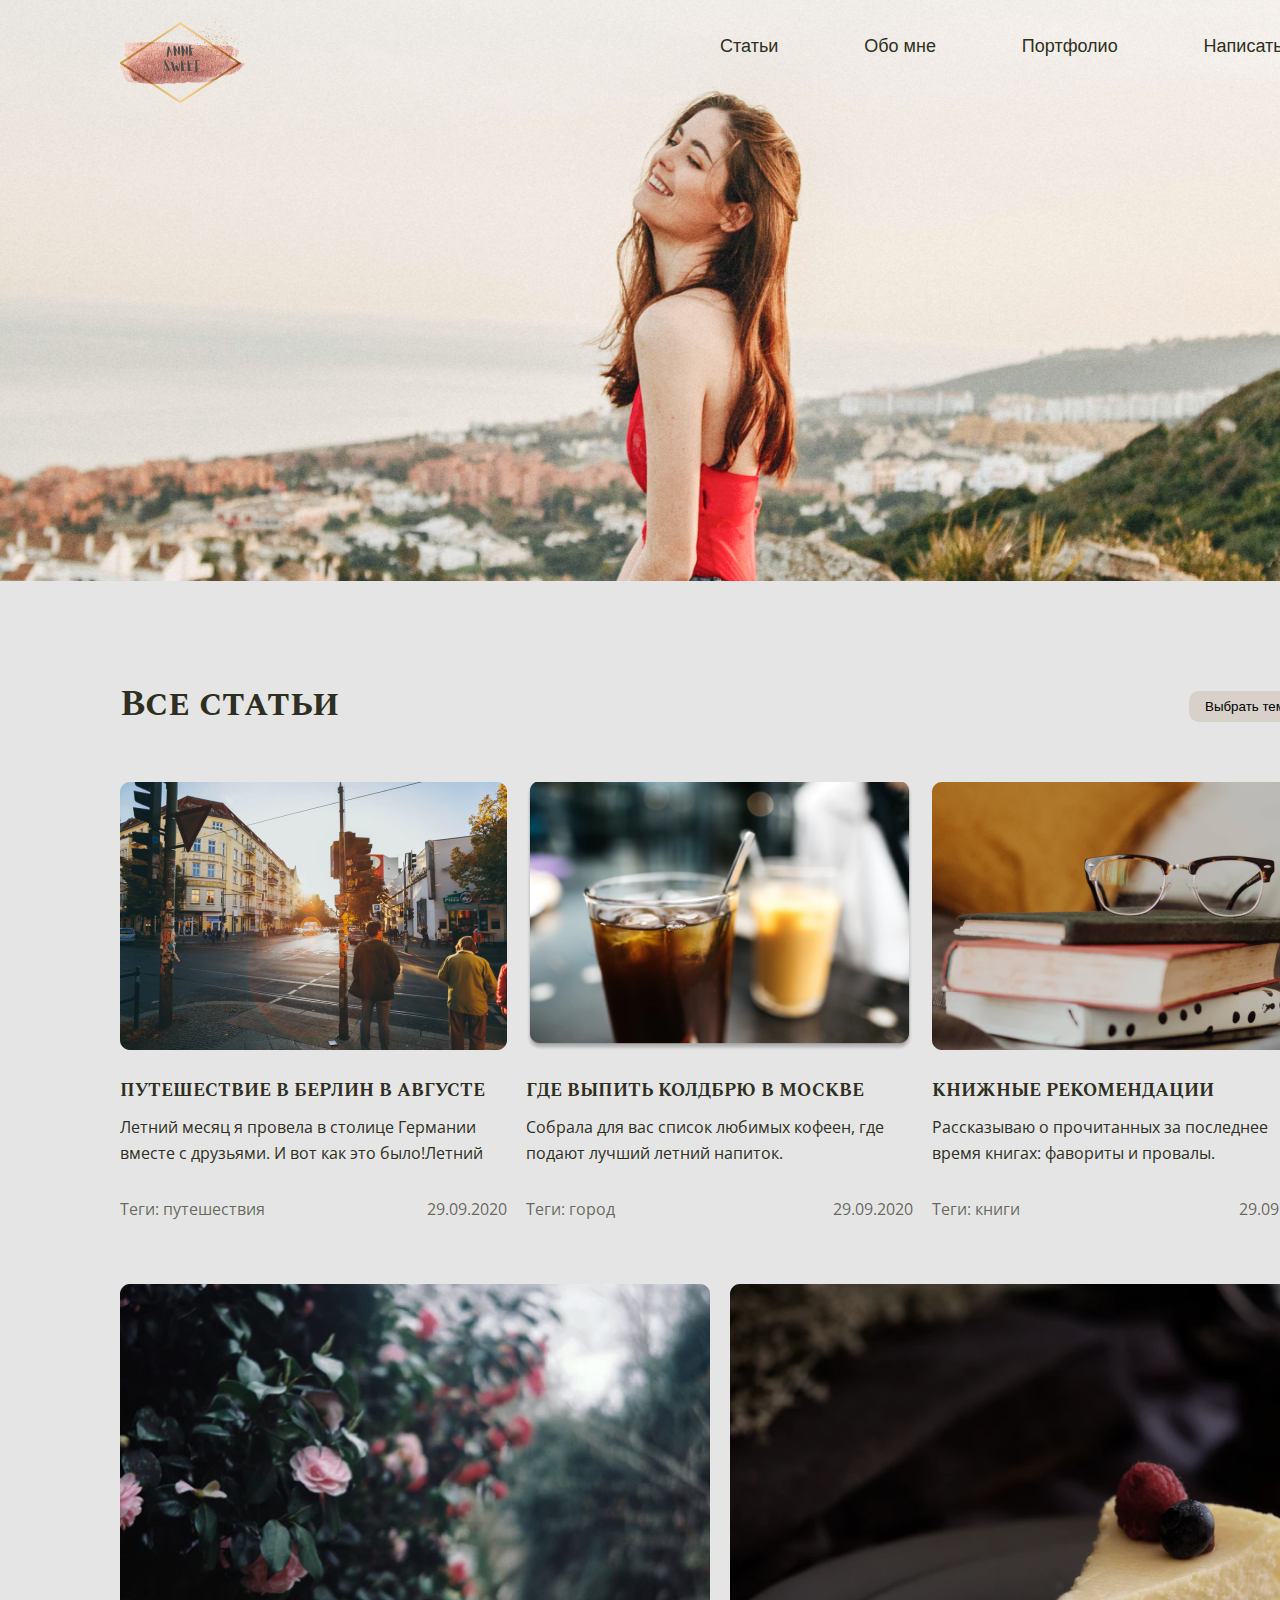
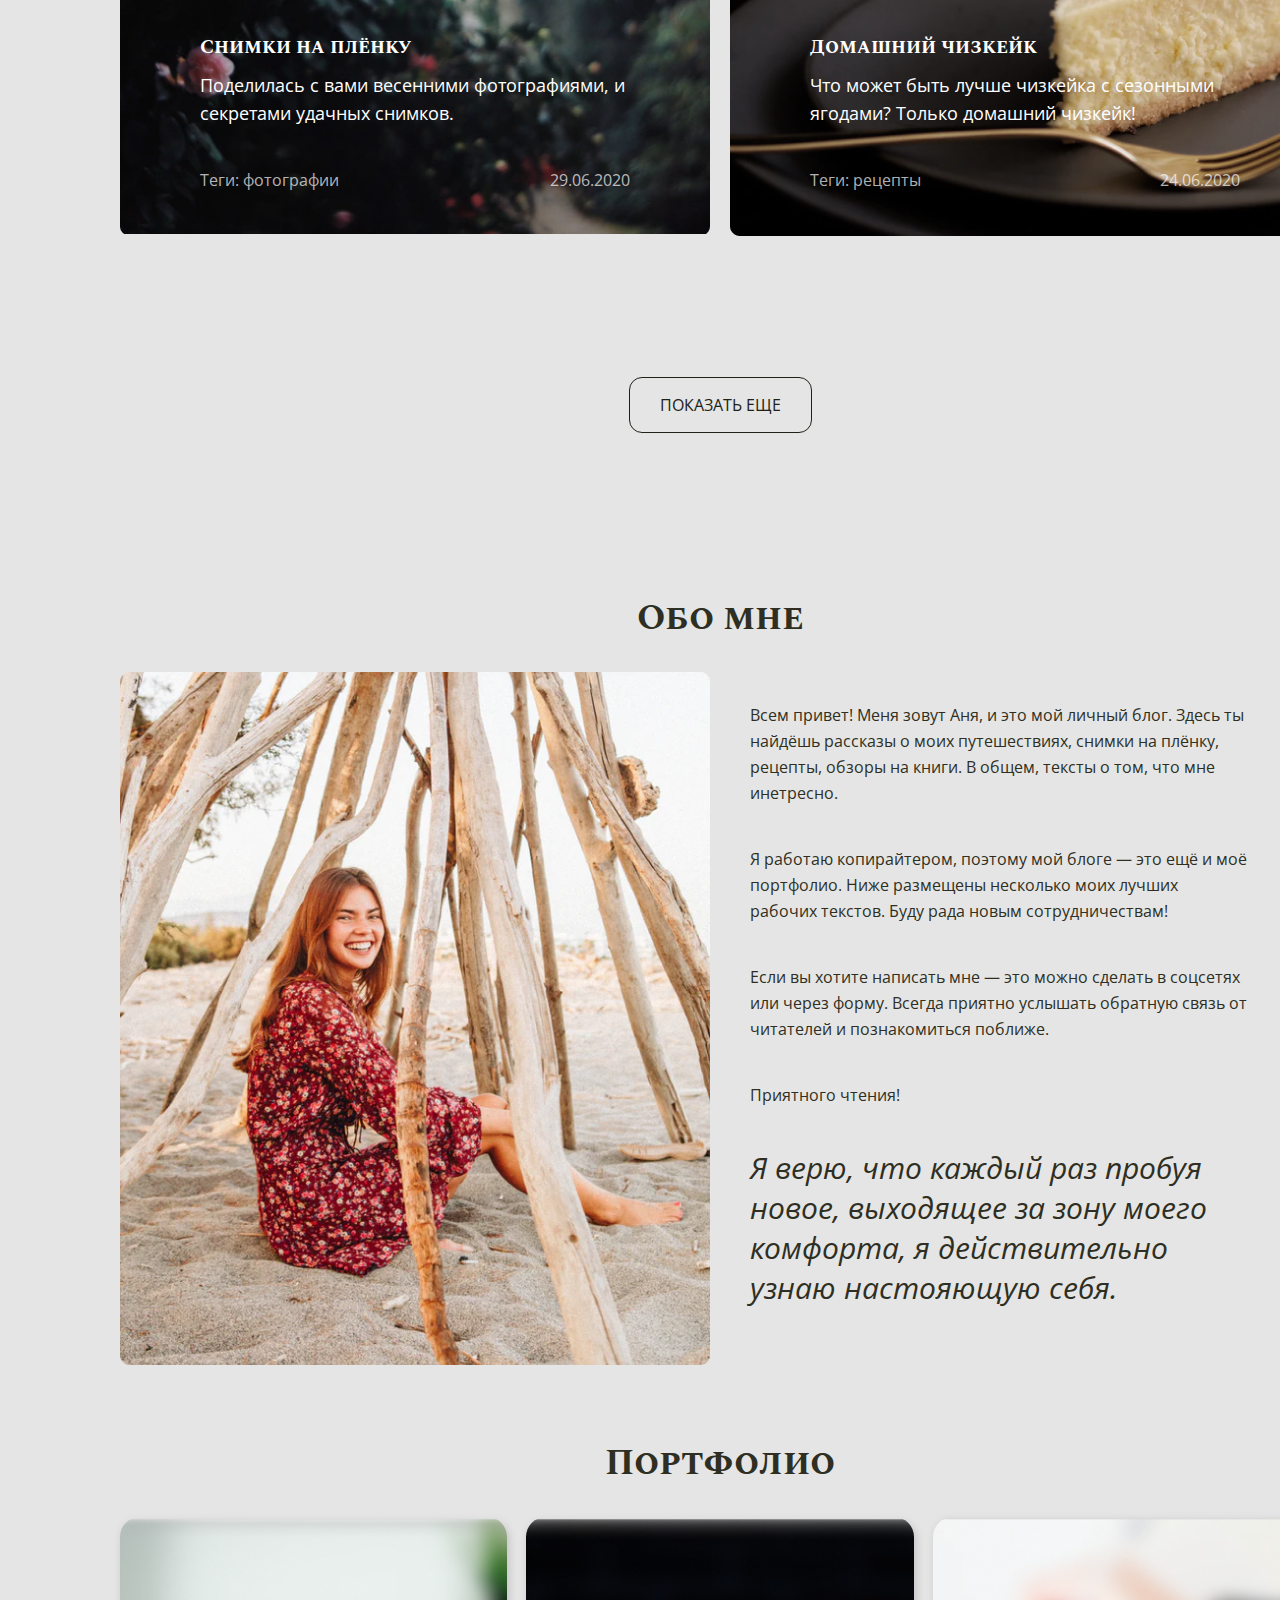
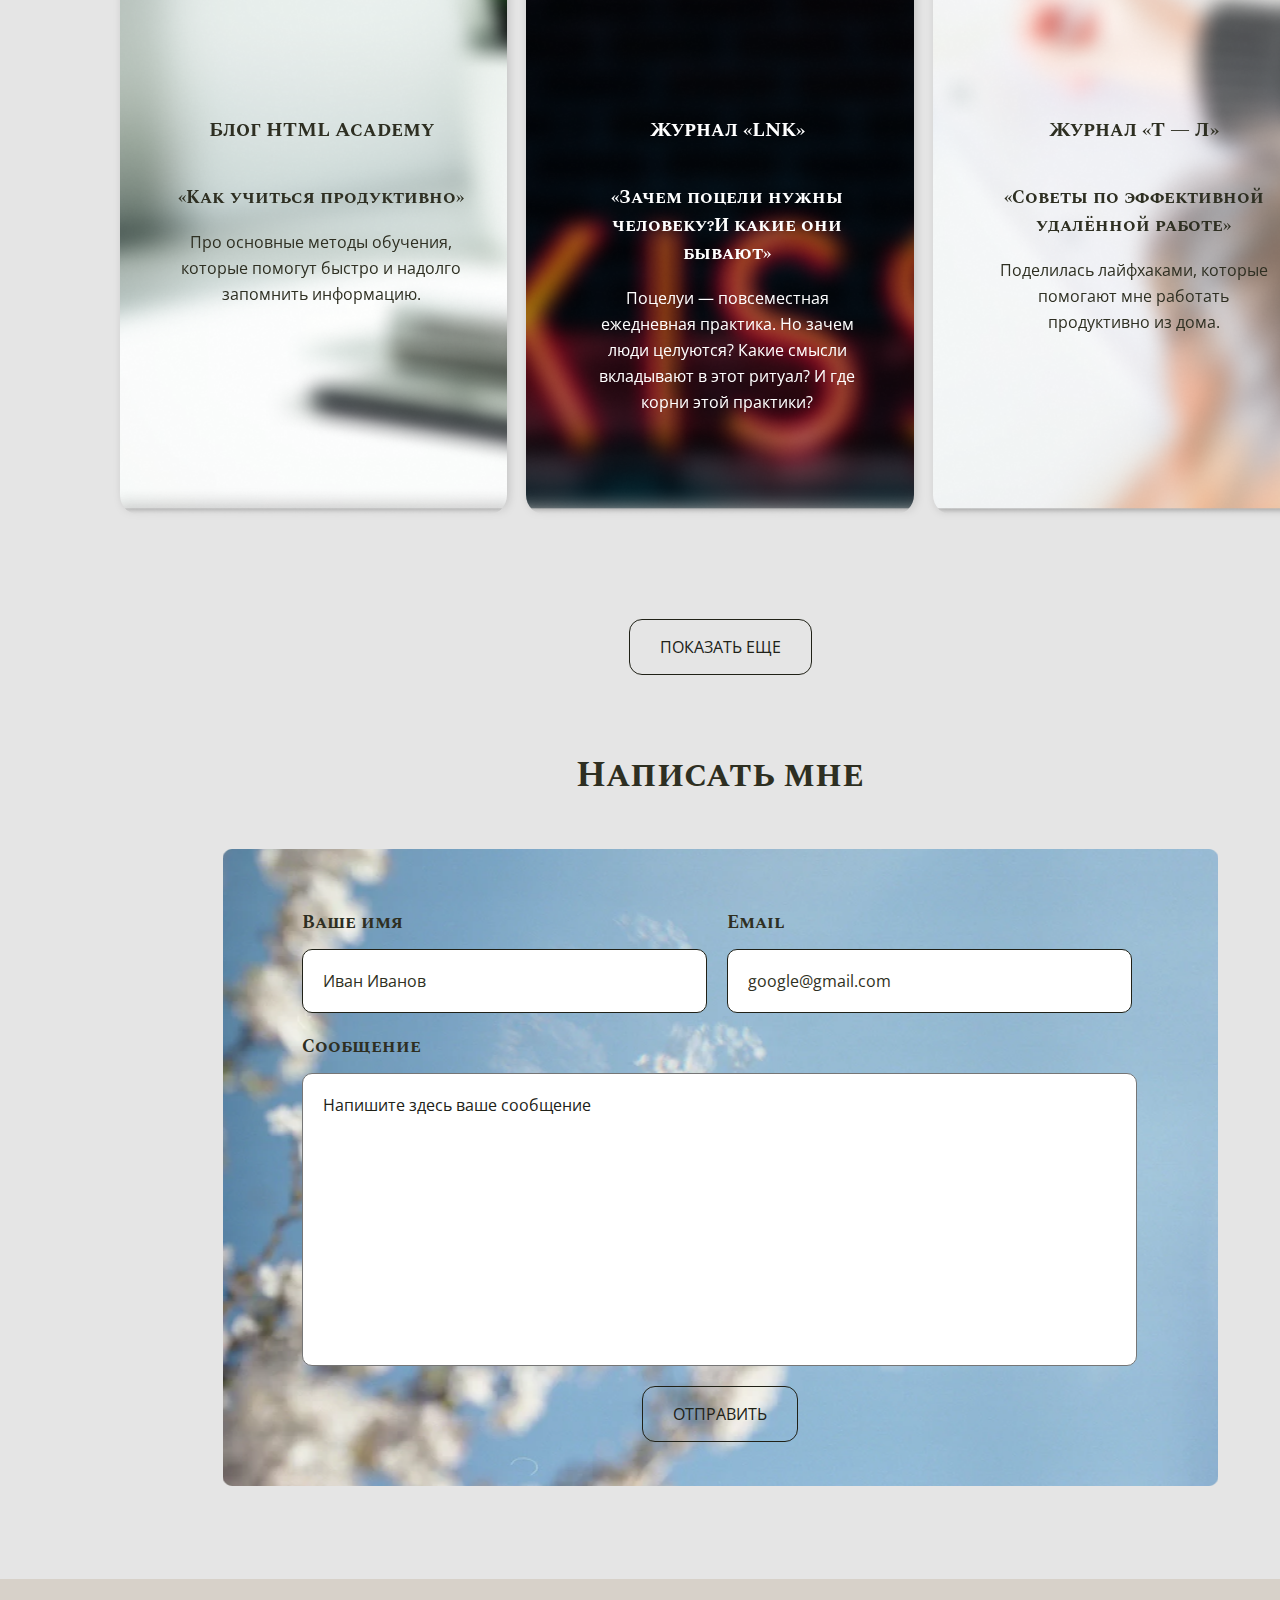
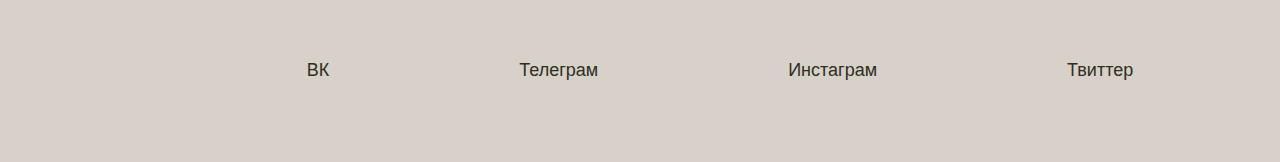
==== commit f4a525f6: "add form.js and update files" ====
--- a/index.html
+++ b/index.html
@@ -46,7 +46,7 @@
                         <h3 class="section-title">Все статьи</h3>
 
                         <select class="filter" name="news-filter">
-                            <option value="travalls">Путешествия</option>
+                            <option value="travalls">Путешествия</option><!-- значниее value отправляется на сервер-->
                             <option value="cities">Город</option>
                             <option value="books">Книги</option>
                             <option value="photos">Фотографии</option>
@@ -224,19 +224,20 @@
 
             <section class="feedback-form-section">
                 <div class="container"><!--блок-центровщик и флекс контейнер-->
+                    <h3 class="section-title">Написать мне</h3>
                     <form class="feedback-form" action="">
                         <div class="feedback-form__content">
                             <p class="feedback-form__input-wrapper width-half">
-                                <label for="name">Ваше имя</label>
-                                <input class="feedback-form__input" type="text"  name="name" id="name" placeholder="Иван Иванов">
+                                <label for="name">Ваше имя</label><!-- у input id долен совпададть с for у label-->
+                                <input class="feedback-form__input" type="text"  name="name" id="name" placeholder="Иван Иванов" required>
                             </p>
                             <p class="feedback-form__input-wrapper width-half">
                                 <label for="email">Email</label>
-                                <input class="feedback-form__input" type="email" name="email" id="email" placeholder="google@gmail.com">
+                                <input class="feedback-form__input" type="email" name="email" id="email" placeholder="google@gmail.com" required>
                             </p>
                             <p class="feedback-form__input-wrapper width-full">
                                 <label for="sms">Сообщение</label>
-                                <textarea class="feedback-form__textarea" type="text" name="sms" id="sms" placeholder="Напишите здесь ваше сообщение"></textarea>
+                                <textarea class="feedback-form__textarea" type="text" name="sms" id="sms" placeholder="Напишите здесь ваше сообщение" required></textarea>
                             </p>
                         </div>
                         <div class="button-wrapper">
@@ -268,5 +269,6 @@
                 </div>
             </div>
         </footer>
+        <script src="form.js"></script>
     </body>
 </html>--- a/style.css
+++ b/style.css
@@ -430,15 +430,37 @@
 }
 
 
+.show-more:hover{
+    border: 2px solid #1576e5;
+}
+
+
+.show-more:active{
+    border: 2px solid #4e8acf;
+    outline: none;
+}
+
+
+.show-more:disabled{/*задизейбленная кнопка*/
+    background-color: red;
+    
+}
+
+
 .feedback-form-section .container{
     display: flex;
+    flex-direction: column;
     justify-content: center;
     align-items: center;
 }
 
 
+.feedback-form-section .section-title{
+    margin-bottom: 60px;
+}
+
+
 .feedback-form{
-
     width: 837px;
     padding-left: 79px;
     padding-right: 79px;
@@ -510,6 +532,18 @@
 }
 
 
+.feedback-form__input:hover{
+    border: 2px solid #1576e5;
+}
+
+
+.feedback-form__input:active{
+    border: 2px solid #4e8acf;
+    outline: none;
+}
+
+
+
 .feedback-form__input::placeholder,
 .feedback-form__textarea::placeholder{/*стили для пелйсхрлднра*/
     color: rgba(32,33,23,1);
@@ -535,6 +569,15 @@
 }
 
 
+.feedback-form__textarea:hover{
+    border: 2px solid #1576e5;
+}
+
+
+.feedback-form__textarea:active{
+    border: 2px solid #4e8acf;
+    outline: none;
+}
 
 .main-footer{
     background-color: #D7D1C9;
@@ -863,6 +906,18 @@
 }
 
 
+.feedback-form__input-article:hover{/*наволим на поле*/
+    border-bottom: 2px solid #0d4482;
+}
+
+
+.feedback-form__input-article:active{/*фокус  в поле ставим*/
+    border-bottom: 2px solid #1576e5;
+    outline: none;
+}
+
+
+
 .feedback-form__input::placeholder{/*стили дял плейсхрлдра*/
     font-family: "Open Sans", "Arial", sans-serif; 
     font-weight: 400;
@@ -879,6 +934,25 @@
 }
 
 
+.submit-button-article:hover{/*наведение на кнпоку*/
+    border: 2px solid #5f7fa3;
+    color: #5f7fa3;
+}
+
+
+.submit-button-article:active{/*нажатие на кнпоку*/
+    border: 2px solid #87bdfa;
+    color: #87bdfa;
+    outline: none; /* чтобы пр надатии на кнпоку, свои сили не вылезали*/
+}
+
+
+.submit-button-article:disabled{/*для задизейбленнок кнпоки*/
+    background-color: red;
+    
+}
+
+
 .feedback-form__textarea-atcicle{/*textarea*/
     width: 406px;
     height: 208px;
@@ -887,6 +961,18 @@
     box-sizing: border-box;/*паддинги включаются в width*/
     border-radius: 10px;
     resize: none;/*чтобы не ляьзя юыло курами изменить размры*/
+    border-color: transparent;
+}
+
+
+.feedback-form__textarea-atcicle:hover{/*наведенеи на текстарию*/
+    border: 2px solid #5f7fa3;
+}
+
+
+.feedback-form__textarea-atcicle:active{/*нажатеи  на текстарию*/
+    border: 2px solid #87bdfa;
+    outline: none; /* чтобы пр надатии на кнпоку, свои сили не вылезали*/
 }
 
 
@@ -899,14 +985,19 @@
 }
 
 
-.added{
-
+.added{/*чтобы кнопка лайк окрасилась*/
     background-image: url("./img/likeadd.svg");
 }
 
 
+.warning{ /*класс дял выделения если в текстариювводят больше 20 символов*/
+    border: 2px solid red;
+    
+}
+
+
 .filter{
-    display: flex;
+    position: relative;
     padding: 7px 12px 7px 12px;
     box-sizing: border-box;
     background-color: #D7D1C9;
@@ -916,12 +1007,15 @@
 }
 
 
-.filter::after{
+.filter::before{
     content: "";
+    position: absolute;
     top: 0;
-    right: 0;
+    right: 10px;
+    
     width: 16px;
     height: 14px;
     background-image: url("./img/Polygon.svg");
     background-size: 16px 14px;
+    background-position: center right;
 }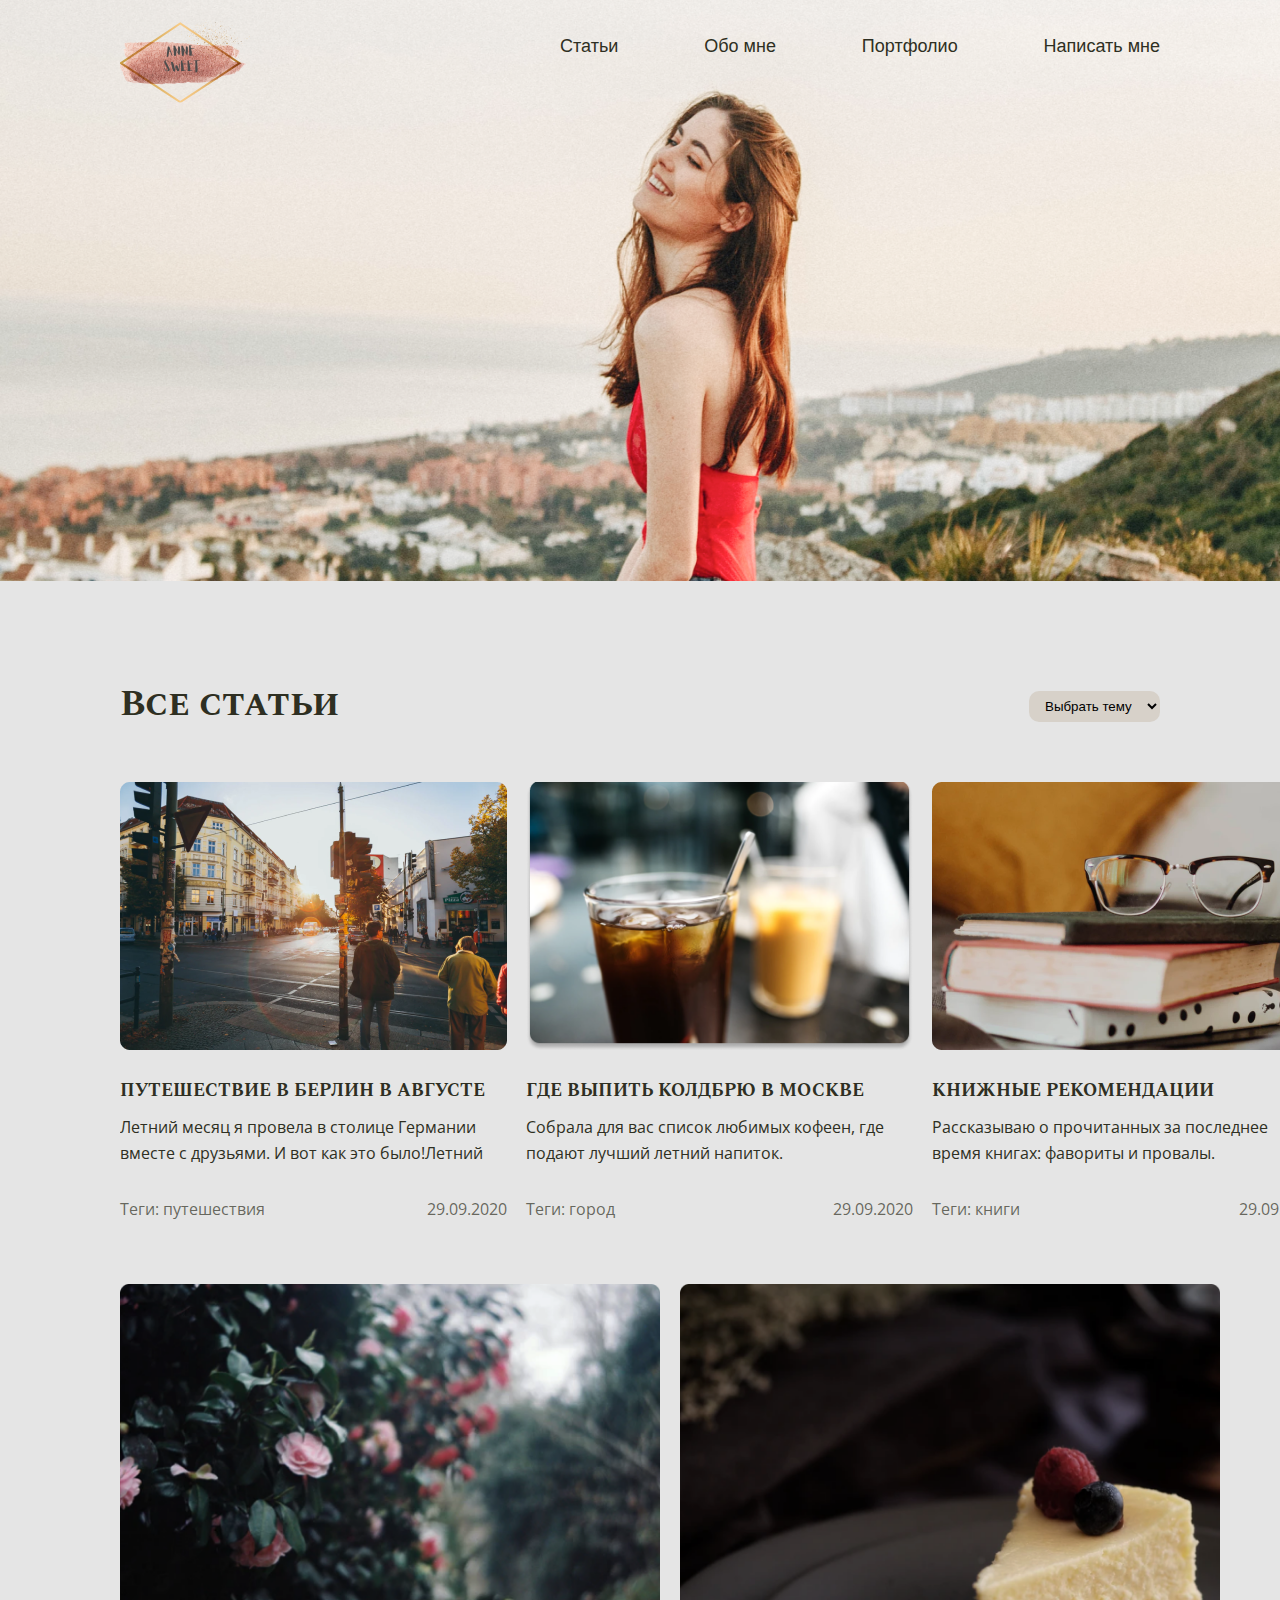
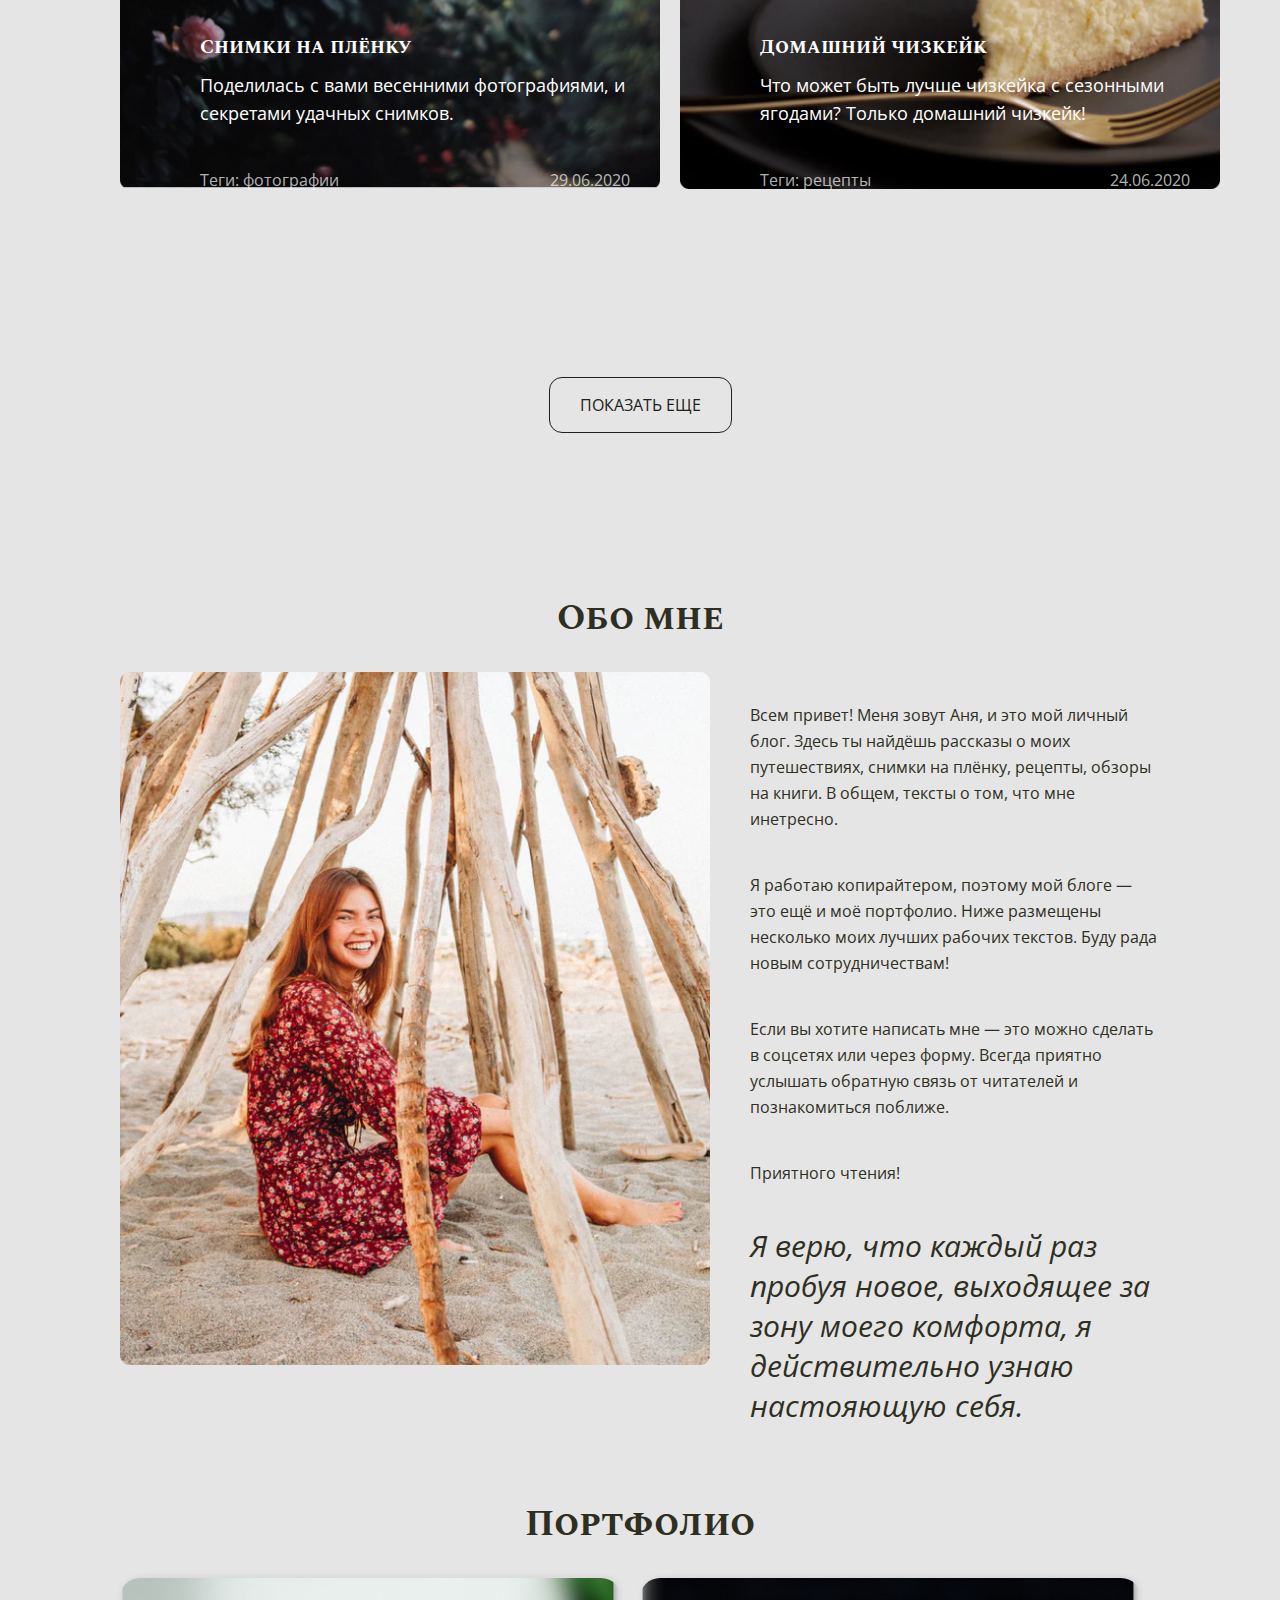
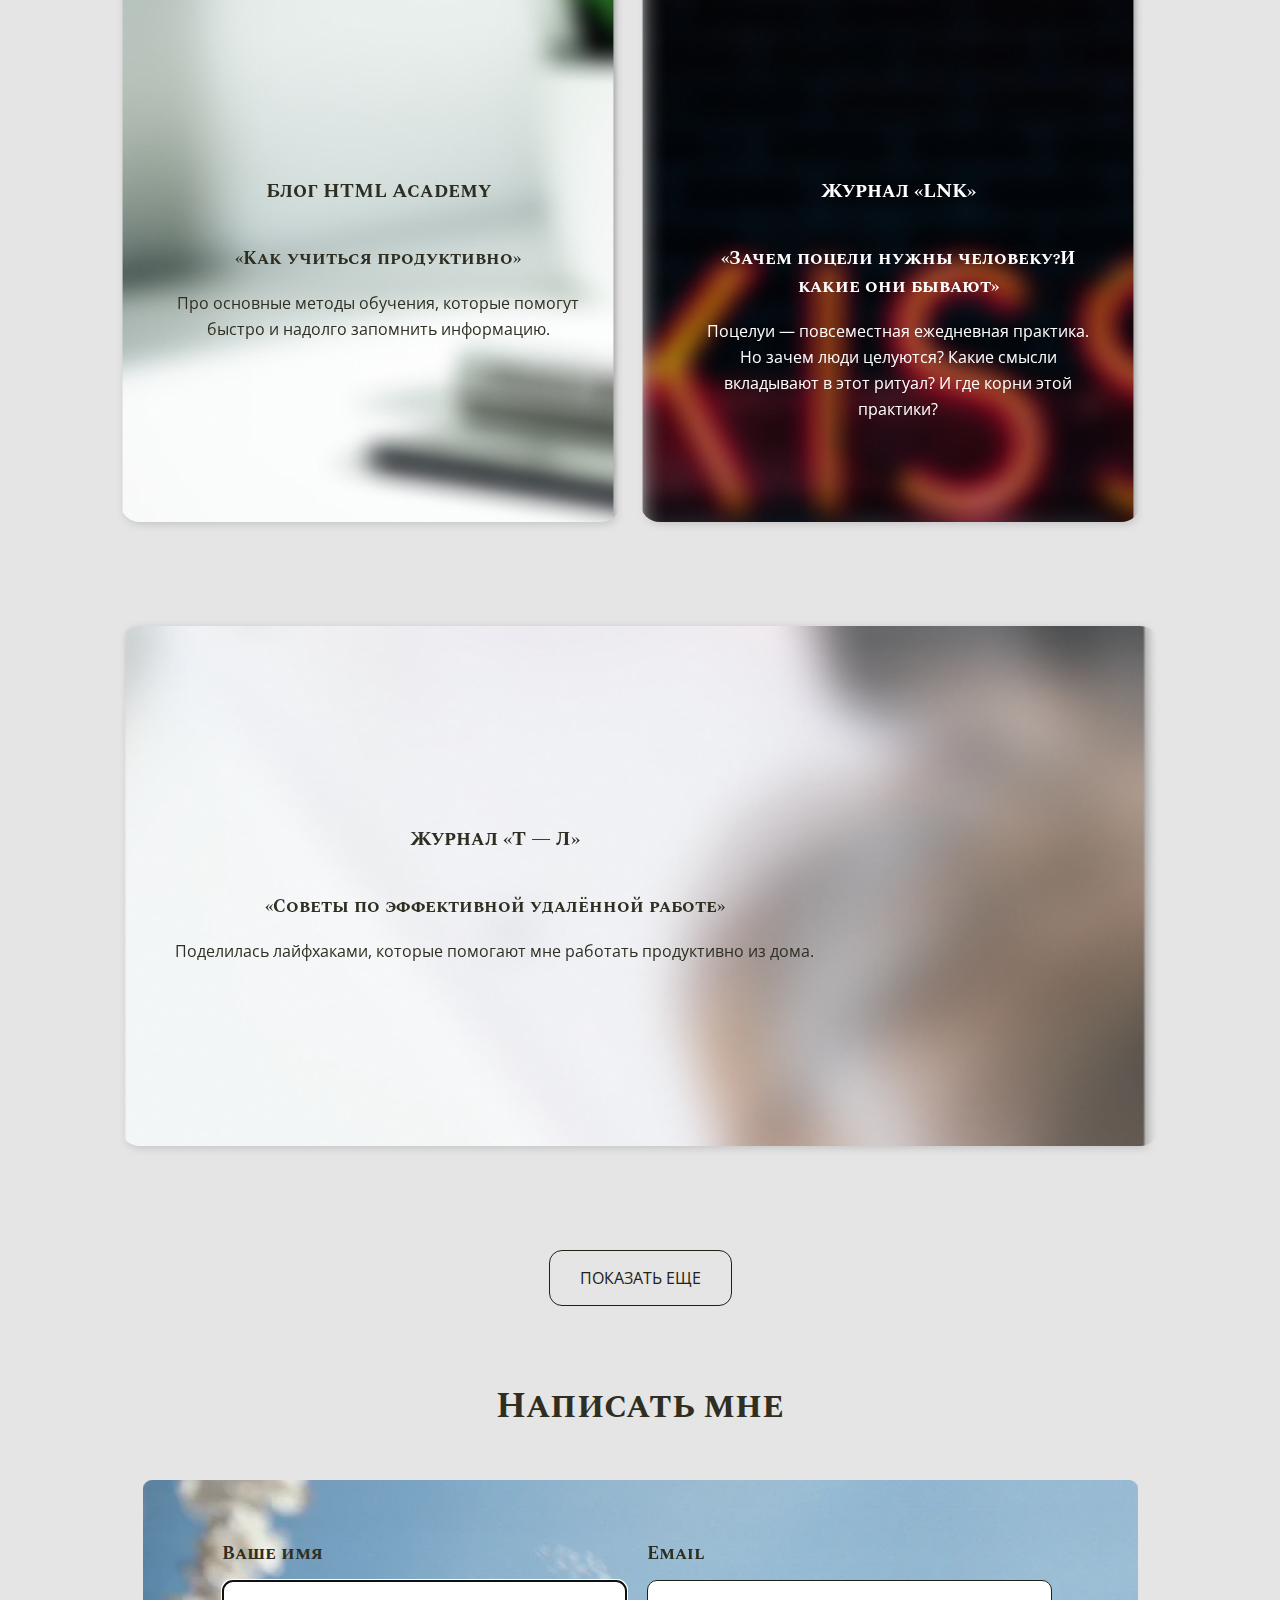
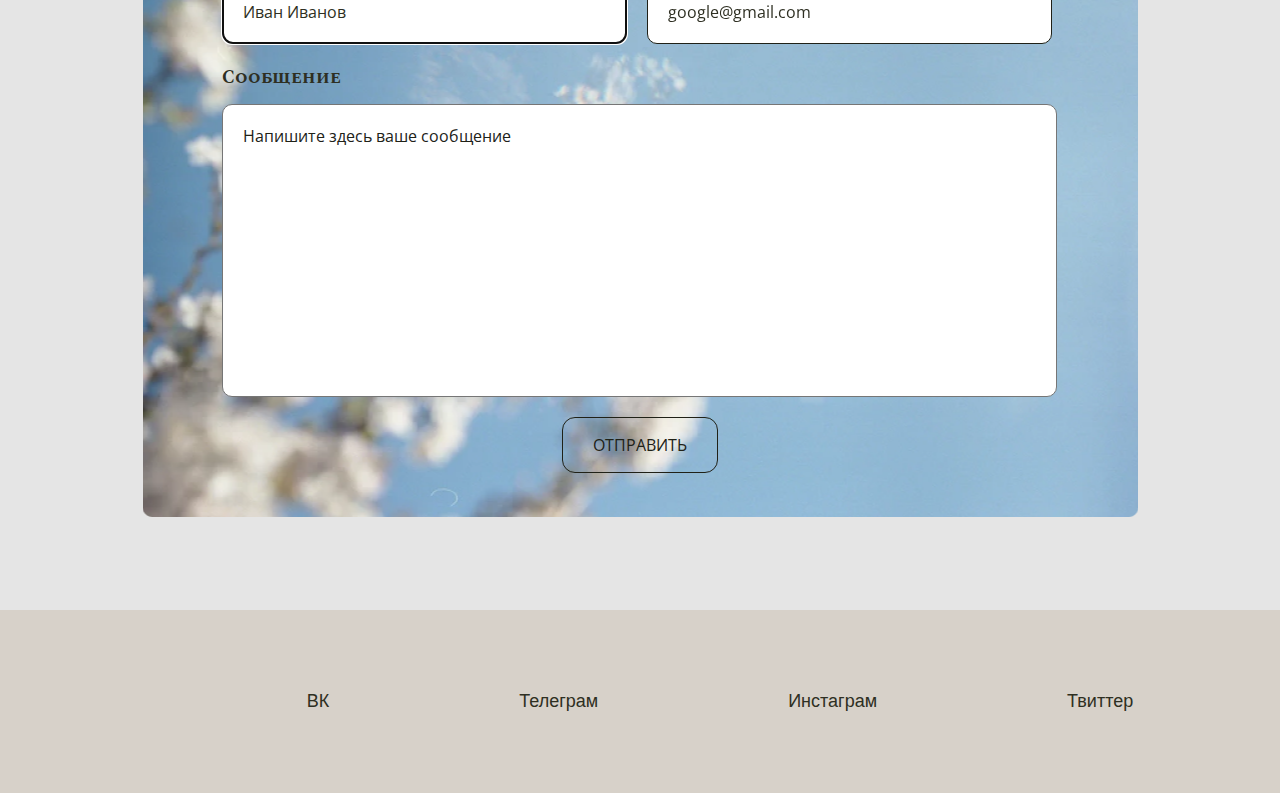
==== commit ff9fd405: "add min /maxlength for input" ====
--- a/index.html
+++ b/index.html
@@ -229,15 +229,15 @@
                         <div class="feedback-form__content">
                             <p class="feedback-form__input-wrapper width-half">
                                 <label for="name">Ваше имя</label><!-- у input id долен совпададть с for у label-->
-                                <input class="feedback-form__input" type="text"  name="name" id="name" placeholder="Иван Иванов" required>
+                                <input class="feedback-form__input" type="text" name="name" id="name" placeholder="Иван Иванов" minlength="10" maxlength="200" required autofocus>
                             </p>
                             <p class="feedback-form__input-wrapper width-half">
                                 <label for="email">Email</label>
-                                <input class="feedback-form__input" type="email" name="email" id="email" placeholder="google@gmail.com" required>
+                                <input class="feedback-form__input" type="email" name="email" id="email"  placeholder="google@gmail.com" minlength="10" maxlength="200"  required autofocus autocomplete="on"><!-- pattern="[0-9]{3}@[A-Za-z].ru"-->
                             </p>
                             <p class="feedback-form__input-wrapper width-full">
                                 <label for="sms">Сообщение</label>
-                                <textarea class="feedback-form__textarea" type="text" name="sms" id="sms" placeholder="Напишите здесь ваше сообщение" required></textarea>
+                                <textarea class="feedback-form__textarea" type="text" name="sms" id="sms" placeholder="Напишите здесь ваше сообщение" required autofocus></textarea>
                             </p>
                         </div>
                         <div class="button-wrapper">
--- a/style.css
+++ b/style.css
@@ -76,7 +76,7 @@
 
 
 .container{
-    width: 1200px;/**/
+    max-width: 1200px;/*изм акета вязла*/
     margin: 0 auto;
     padding-left: 120px;
     padding-right: 120px; 
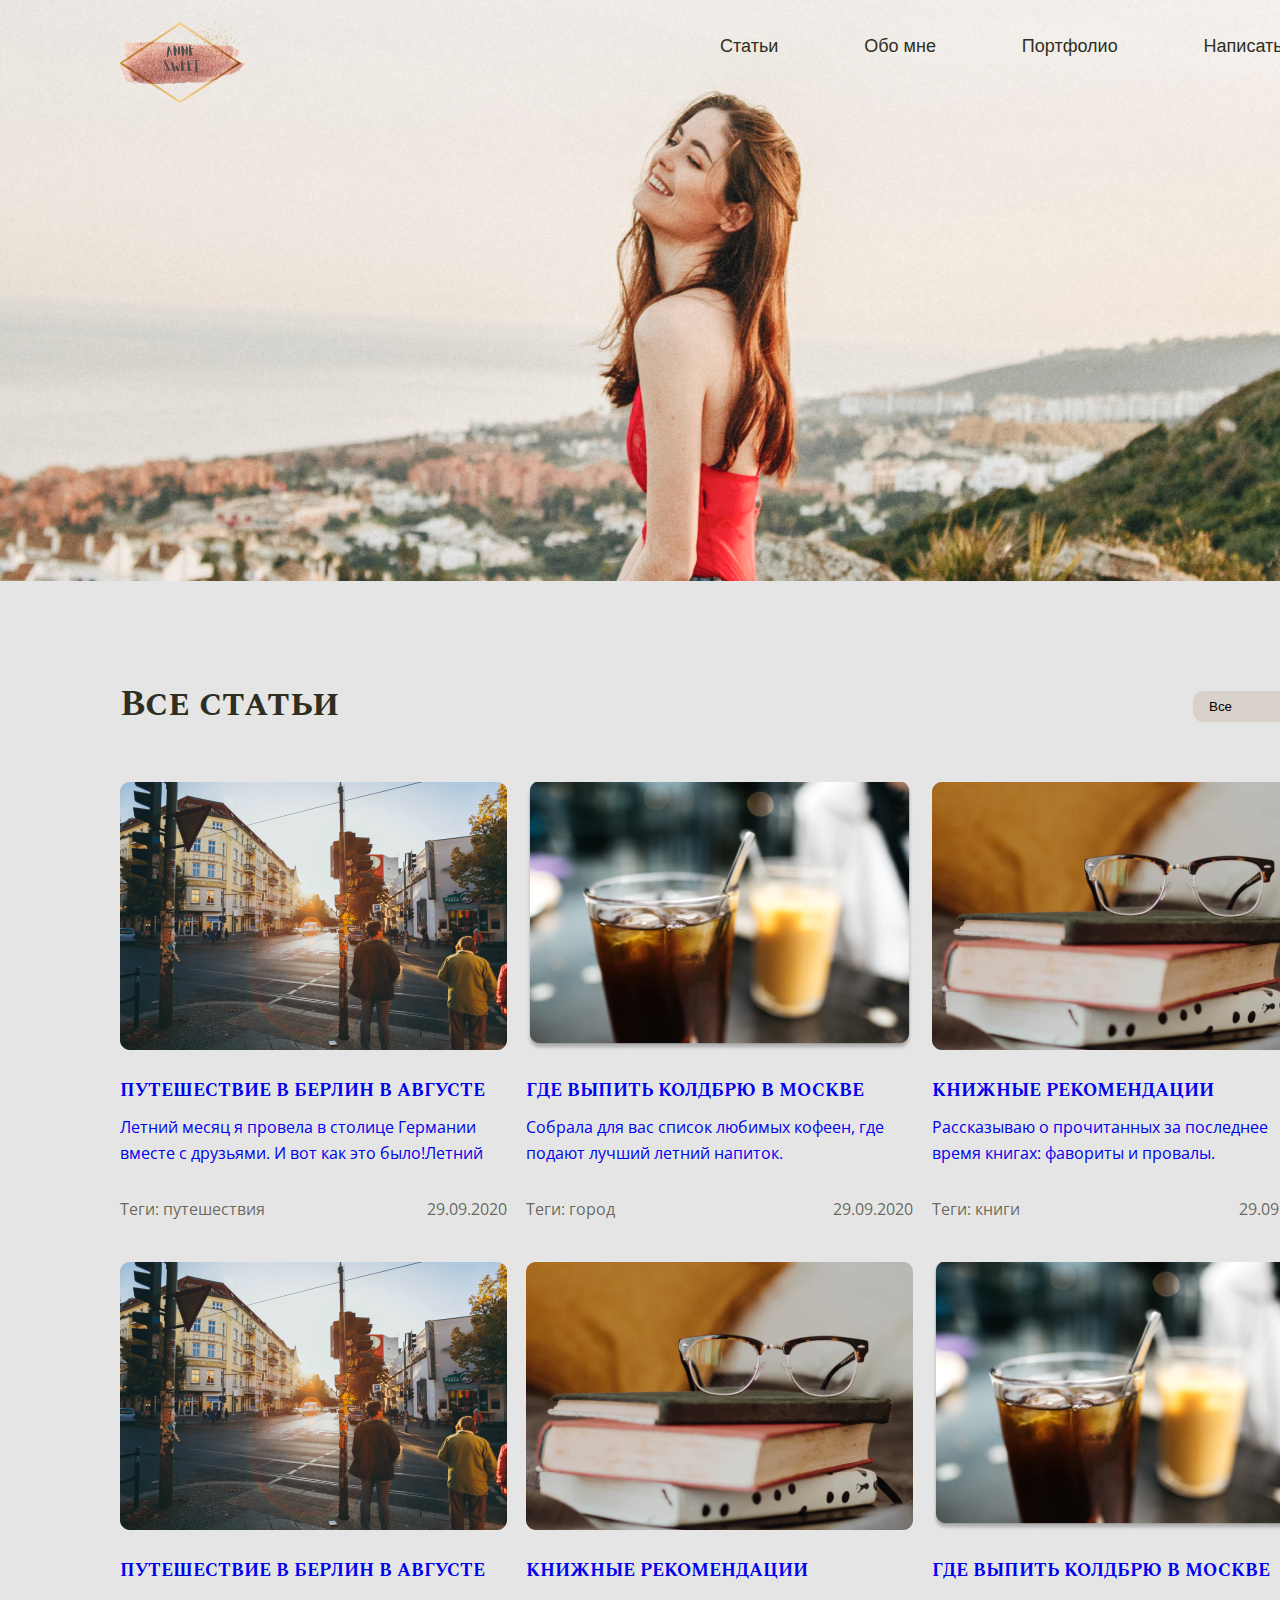
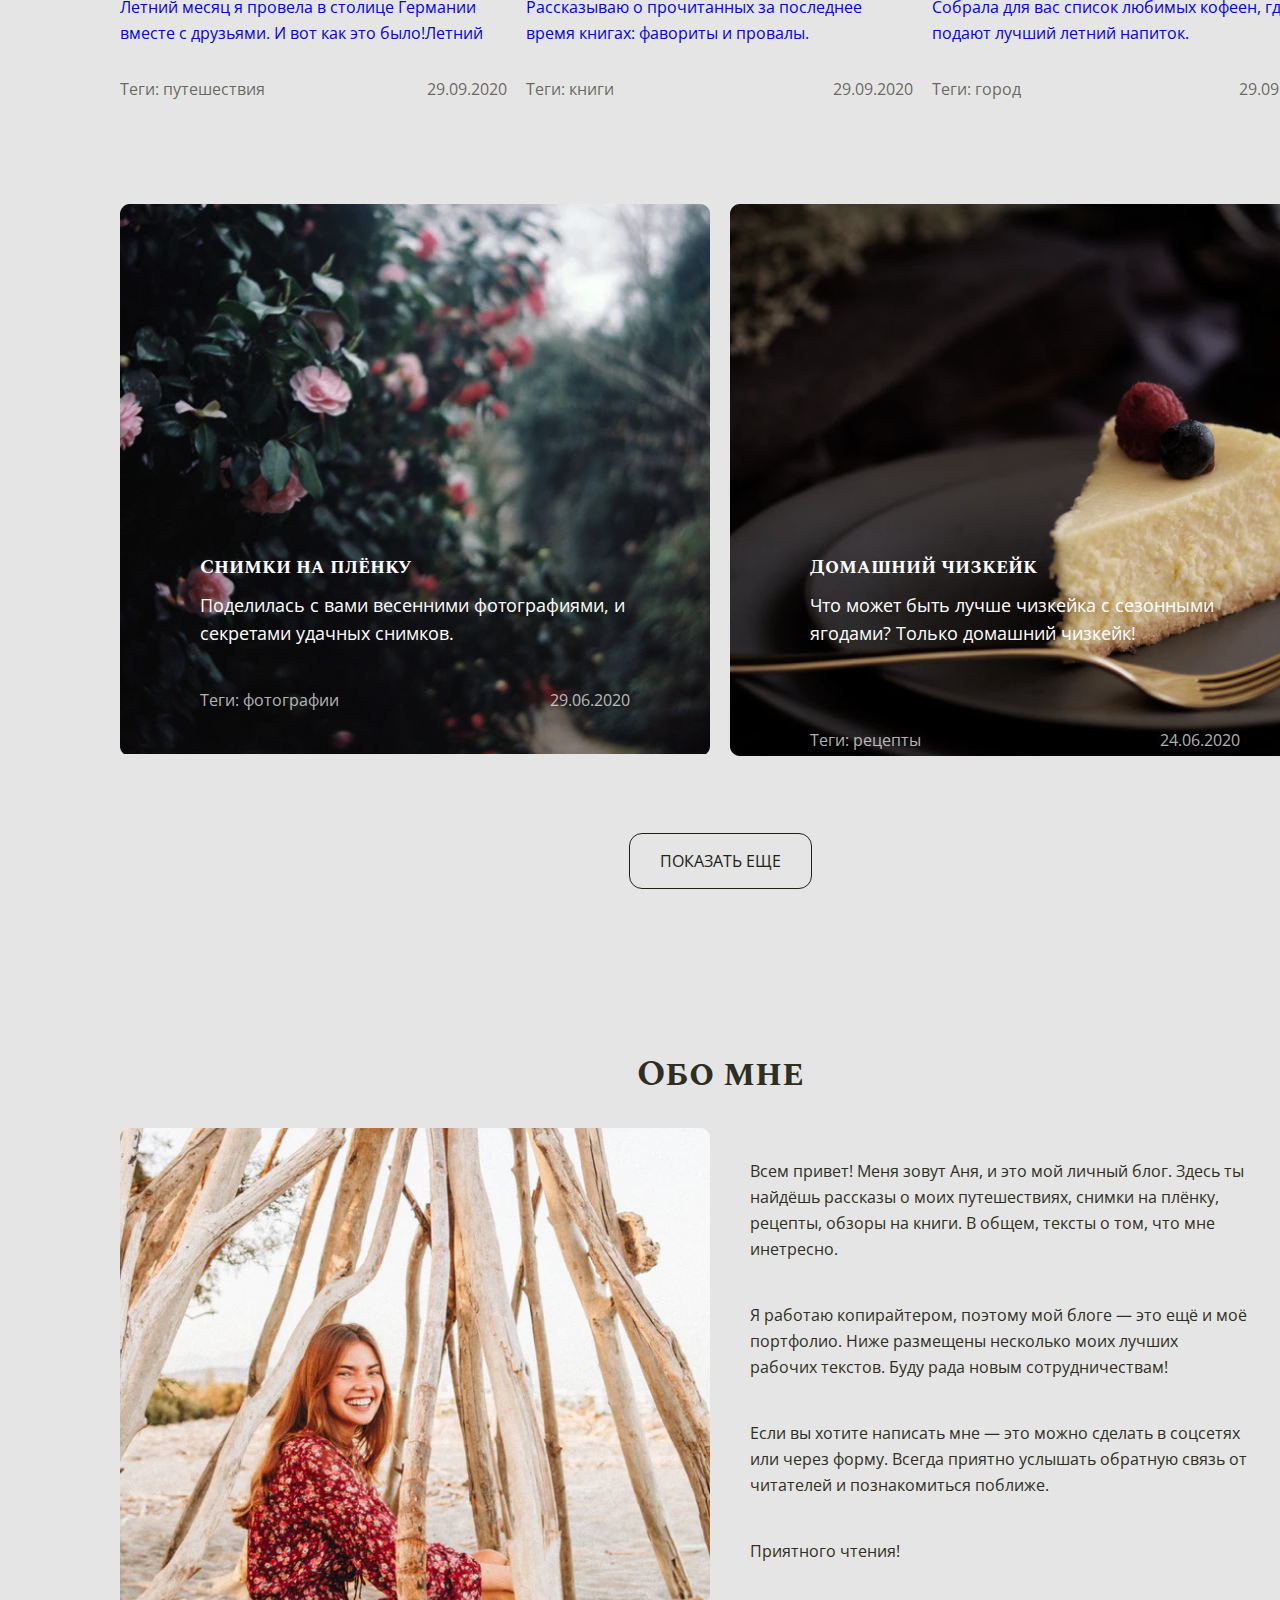
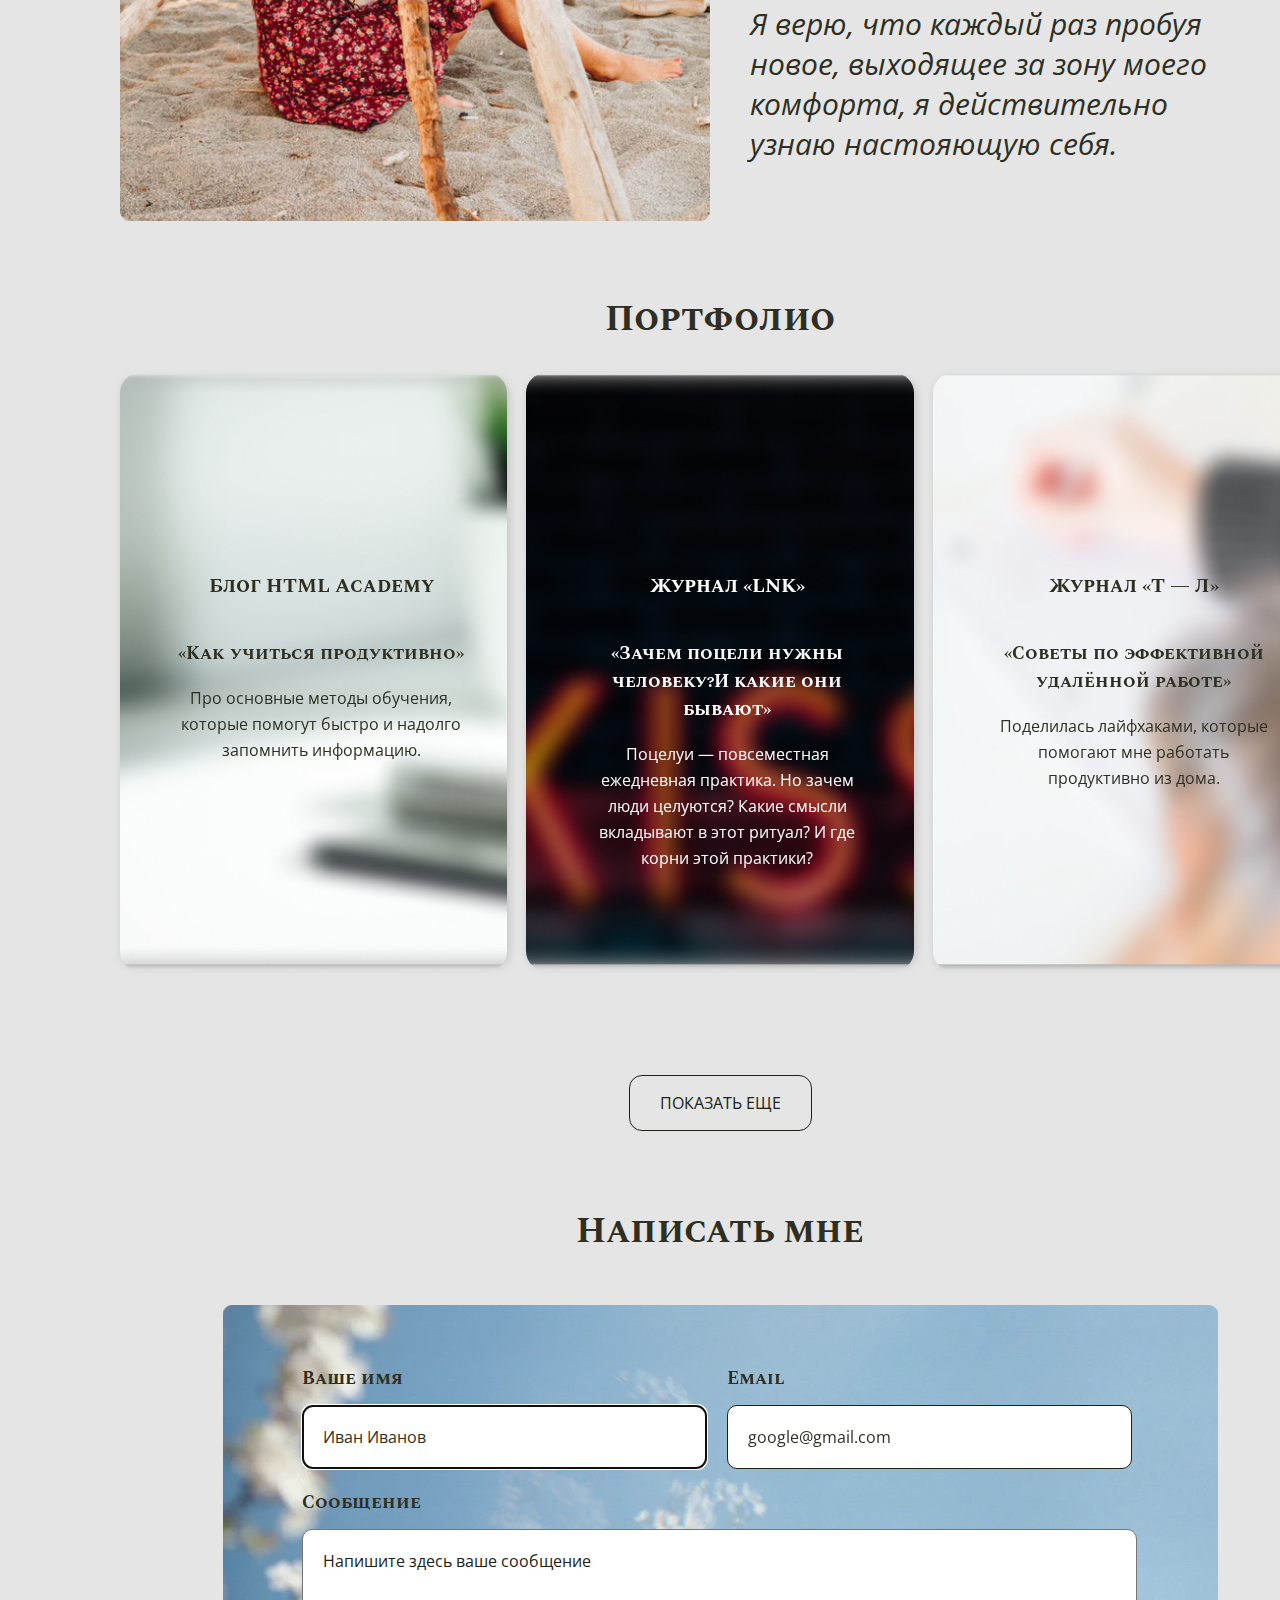
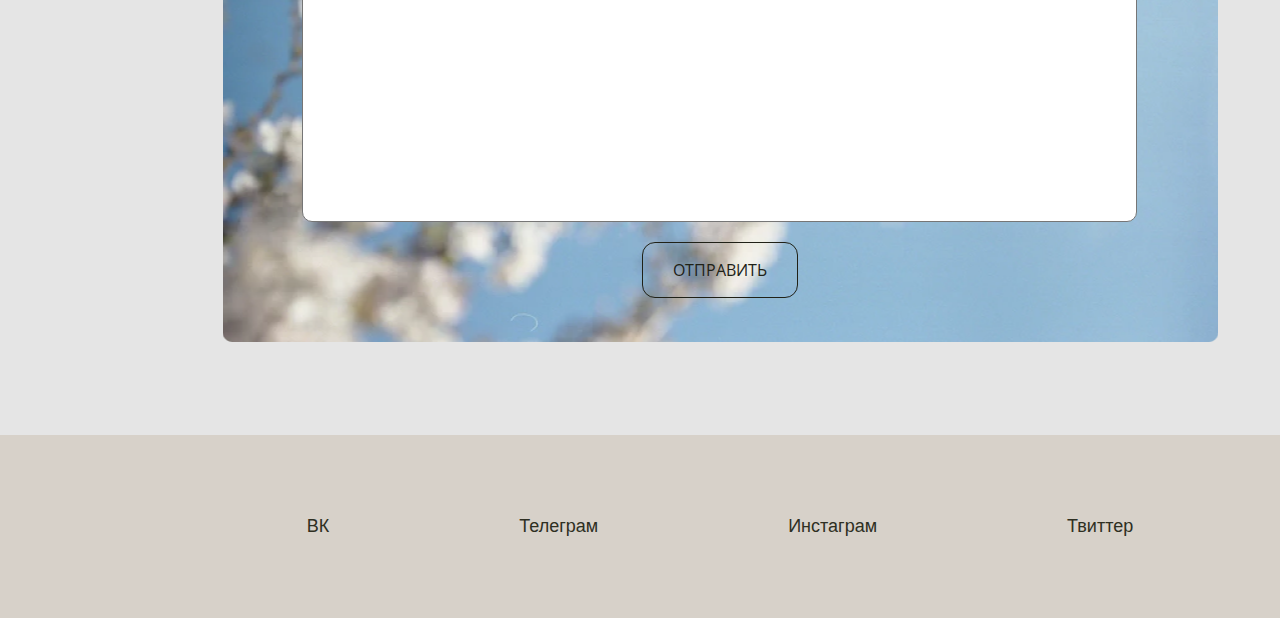
==== commit 93020e89: "add filter" ====
--- a/index.html
+++ b/index.html
@@ -22,16 +22,16 @@
                     <nav class="main-header-nav"><!--меню-->
                         <ul class="site-navigation">
                             <li class="site-navigation-item">
-                                <a class="link-item" href="#">Статьи</a>
+                                <a class="link-item" href="#article">Статьи</a>
                             </li>
                             <li class="site-navigation-item">
-                                <a class="link-item" href="#">Обо мне</a>
+                                <a class="link-item" href="#aboutme">Обо мне</a>
                             </li>
                             <li class="site-navigation-item">
-                                <a class="link-item" href="#">Портфолио</a>
+                                <a class="link-item" href="#portfolioo">Портфолио</a>
                             </li>
                             <li class="site-navigation-item">
-                                <a class="link-item" href="#">Написать мне</a>
+                                <a class="link-item" href="#writeme">Написать мне</a>
                             </li>
                         </ul>
                     </nav>
@@ -43,22 +43,21 @@
             <section class="all-arcticles">
                 <div class="container"><!--блок-центровщик-->
                     <div class="all-arcticles__header"><!--флекс контейнр-->
-                        <h3 class="section-title">Все статьи</h3>
-
-                        <select class="filter" name="news-filter">
+                        <h3 class="section-title" id="article">Все статьи</h3>
+
+                        <select class="filter" name="news-filter"><!-- выпадающий спсиок-->
                             <option value="travalls">Путешествия</option><!-- значниее value отправляется на сервер-->
                             <option value="cities">Город</option>
                             <option value="books">Книги</option>
                             <option value="photos">Фотографии</option>
                             <option value="receipts">Рецепты</option>
-                            <option value="all" selected>Выбрать тему</option>
-
+                            <option value="all" selected>Все</option>
                         </select>
                     </div>
 
                     <ul class="list-articles">
-                        <li class="article-item">
-                            <a href="">
+                        <li class="article-item" data-category="travalls"><!-- значение ata-category долна совпадать содним из значений value н option  выпадающго спсика-->
+                            <a href="aticle.html">
                                 <img class="article-item__image" src="img/article1.png" width="387" height="268" alt="article_photo1">
                                 <div class="article-item__info">
                                     <p class="article-item__title">Путешествие в Берлин в августе </p>
@@ -73,8 +72,8 @@
                             </a>
                         </li>
 
-                        <li class="article-item">
-                            <a href="">
+                        <li class="article-item" data-category="cities">
+                            <a href="aticle.html">
                                 <img class="article-item__image" src="img/article2.png" width="387" height="268" alt="article_photo2">
                                 <div class="article-item__info">
                                     <p class="article-item__title">Где выпить колдбрю в Москве</p>
@@ -90,8 +89,8 @@
                             </a>
                         </li>
 
-                        <li class="article-item">
-                            <a href="">
+                        <li class="article-item" data-category="books">
+                            <a href="aticle.html">
                                 <img class="article-item__image" src="img/article3.png" width="387" height="268" alt="article_photo2">
                                 <div class="article-item__info">
                                     <p class="article-item__title">Книжные рекомендации</p>
@@ -105,12 +104,62 @@
                                 </div>
                             </a>
                         </li>
+                        
+                        <li class="article-item" data-category="travalls"><!-- значение ata-category долна совпадать содним из значений value н option  выпадающго спсика-->
+                            <a href="aticle.html">
+                                <img class="article-item__image" src="img/article1.png" width="387" height="268" alt="article_photo1">
+                                <div class="article-item__info">
+                                    <p class="article-item__title">Путешествие в Берлин в августе </p>
+                                    <p class="article-item__description">
+                                        Летний месяц я провела в столице Германии вместе с друзьями. И вот как это было!Летний месяц я провела в столице Германии вместе с друзьями. И вот как это было!
+                                    </p>
+                                    <div class="article-item__date-tag">
+                                        <p class="article-item__tag">Теги: путешествия</p>
+                                        <p class="article-item__date">29.09.2020</p>
+                                    </div>
+                                </div>
+                            </a>
+                        </li>
+                        
+                        <li class="article-item" data-category="books">
+                            <a href="aticle.html">
+                                <img class="article-item__image" src="img/article3.png" width="387" height="268" alt="article_photo2">
+                                <div class="article-item__info">
+                                    <p class="article-item__title">Книжные рекомендации</p>
+                                    <p class="article-item__description">
+                                        Рассказываю о прочитанных за последнее время книгах: фавориты и провалы.
+                                    </p>
+                                    <div class="article-item__date-tag">
+                                        <p class="article-item__tag">Теги: книги</p>
+                                        <p class="article-item__date">29.09.2020</p>
+                                    </div>
+                                </div>
+                            </a>
+                        </li>
+                        
+                        <li class="article-item" data-category="cities">
+                            <a href="aticle.html">
+                                <img class="article-item__image" src="img/article2.png" width="387" height="268" alt="article_photo2">
+                                <div class="article-item__info">
+                                    <p class="article-item__title">Где выпить колдбрю в Москве</p>
+                                    <p class="article-item__description">
+                                        Собрала для вас список любимых кофеен,
+                                        где подают лучший летний напиток.
+                                    </p>
+                                    <div class="article-item__date-tag">
+                                        <p class="article-item__tag">Теги: город</p>
+                                        <p class="article-item__date">29.09.2020</p>
+                                    </div>
+                                </div>
+                            </a>
+                        </li>
                     </ul>                
 
-                    <ul class="list-articles-big"><!-- ЗДЕСТЬ ПРИВЕСИ В ПОРЧЯДОК КЛАССЫ-->
-                        <li class="articles-big-item">
+                    <ul class="list-articles-big">
+                       
+                        <li class="articles-big-item" data-category="photos">
                             <img class="articles-big-image" src="img/articke_big_photo1.png" width="590" height="552" alt="article_big_photo1">
-                            <div class="articles-big-info"><!--флекс контенйер-->
+                            <div class="article-item articles-big-info"><!--флекс контенйер-->
                                 <p class="articles-big-title">Снимки на плёнку </p>
                                 <p class="articles-big-description">
                                     Поделилась с вами весенними фотографиями, и секретами удачных снимков.
@@ -122,7 +171,7 @@
                             </div>
                         </li>
 
-                        <li class="articles-big-item">
+                        <li class="articles-big-item" data-category="receipts">
                             <img class="articles-big-image" src="img/article_bog_photo2.png" width="590" height="552" alt="article_big_photo2">
                             <div class="articles-big-info">
                                 <p class="articles-big-title">Домашний чизкейк </p>
@@ -137,21 +186,20 @@
                         </li>
                     </ul>
                     <div class="button-wrapper">
-                        <button class="button show-more" type="button">Показать еще</button>
+                        <a href="aticle.html" class="button show-more" type="button">Показать еще</a>
                     </div>
                 </div>
             </section>
 
             <section class="aboutme">
                 <div class="container"><!--блок-центровщик-->
-                    <h3 class="section-title">Обо мне</h3>
+                    <h3 class="section-title" id="aboutme">Обо мне</h3>
 
                     <div class="aboutme__wrapper"><!-- флекс клнтенйр-->
                         <div class="aboutme__wrapper-image"><!--флекс элемент -->
                             <img class="aboutme__image" src="img/about_me.png" width="590" height="693" alt="photo_about_me">
                         </div>
                         <div class="aboutme__wrapper-text"><!--флекс элемент -->
-
                             <p class="aboutme__textpart">Всем привет! Меня зовут Аня, и это мой личный блог.
                                 Здесь ты найдёшь рассказы о моих путешествиях, снимки
                                 на плёнку, рецепты, обзоры на книги. В общем, тексты о том,
@@ -179,7 +227,7 @@
 
             <section class="portfolio">
                 <div class="container"><!--блок-центровщик-->
-                    <h3 class="section-title">Портфолио</h3>
+                    <h3 class="section-title" id="portfolioo">Портфолио</h3>
 
                     <ul class="portfolio__list"><!-- флекс контенйер-->
                         <li class="portfolio__item"><!-- флекс элемент-->
@@ -224,7 +272,7 @@
 
             <section class="feedback-form-section">
                 <div class="container"><!--блок-центровщик и флекс контейнер-->
-                    <h3 class="section-title">Написать мне</h3>
+                    <h3 class="section-title" id="writeme">Написать мне</h3>
                     <form class="feedback-form" action="">
                         <div class="feedback-form__content">
                             <p class="feedback-form__input-wrapper width-half">
@@ -269,6 +317,7 @@
                 </div>
             </div>
         </footer>
-        <script src="form.js"></script>
+        <script src="js/form.js"></script>
+        <script src="js/filter.js"></script>
     </body>
 </html>--- a/style.css
+++ b/style.css
@@ -12,6 +12,7 @@
     background-repeat: no-repeat;
     background-position: top center;/*вверху по центру*/
     background-size: 100% 581px;
+    /*max-width: 1200px;*/
 }
 
 
@@ -76,7 +77,7 @@
 
 
 .container{
-    max-width: 1200px;/*изм акета вязла*/
+    width: 1200px;/*изм акета вязла*/
     margin: 0 auto;
     padding-left: 120px;
     padding-right: 120px; 
@@ -140,10 +141,11 @@
 
 .article-item{
     margin-right: 19px;
-}
-
-
-.article-item:last-child{
+    margin-bottom: 40px;
+}
+
+
+.article-item:nth-child(3n){
     margin-right: 0;
 }
 
@@ -207,7 +209,7 @@
 
 
 .articles-big-item{/*li флекс элемент*/
-    margin-bottom: 104px;
+    
     width: 590px;
     display: flex;
     flex-grow: 1;
@@ -217,7 +219,7 @@
 }
 
 
-.articles-big-item:last-child{
+.articles-big-item:nth-child(2n){
     margin-right:0;
 }
 
@@ -758,7 +760,7 @@
     display: flex;
     justify-content: flex-start;
     align-items: center;
-    margin-left: 20px;
+    
     /*border: none;/*рамка для кнпоки убираем
     background-color: transparent;
     cursor: pointer;*/ 
@@ -772,6 +774,7 @@
     background-image: url("./img/Arrow.svg");
     background-position: center left;
     background-repeat: no-repeat;
+    margin-left: 20px;
 }
 
 
@@ -1018,4 +1021,12 @@
     background-image: url("./img/Polygon.svg");
     background-size: 16px 14px;
     background-position: center right;
+}
+
+.highlight{
+    border-color: #ff9900;
+}
+
+.hidden{
+    display: none;
 }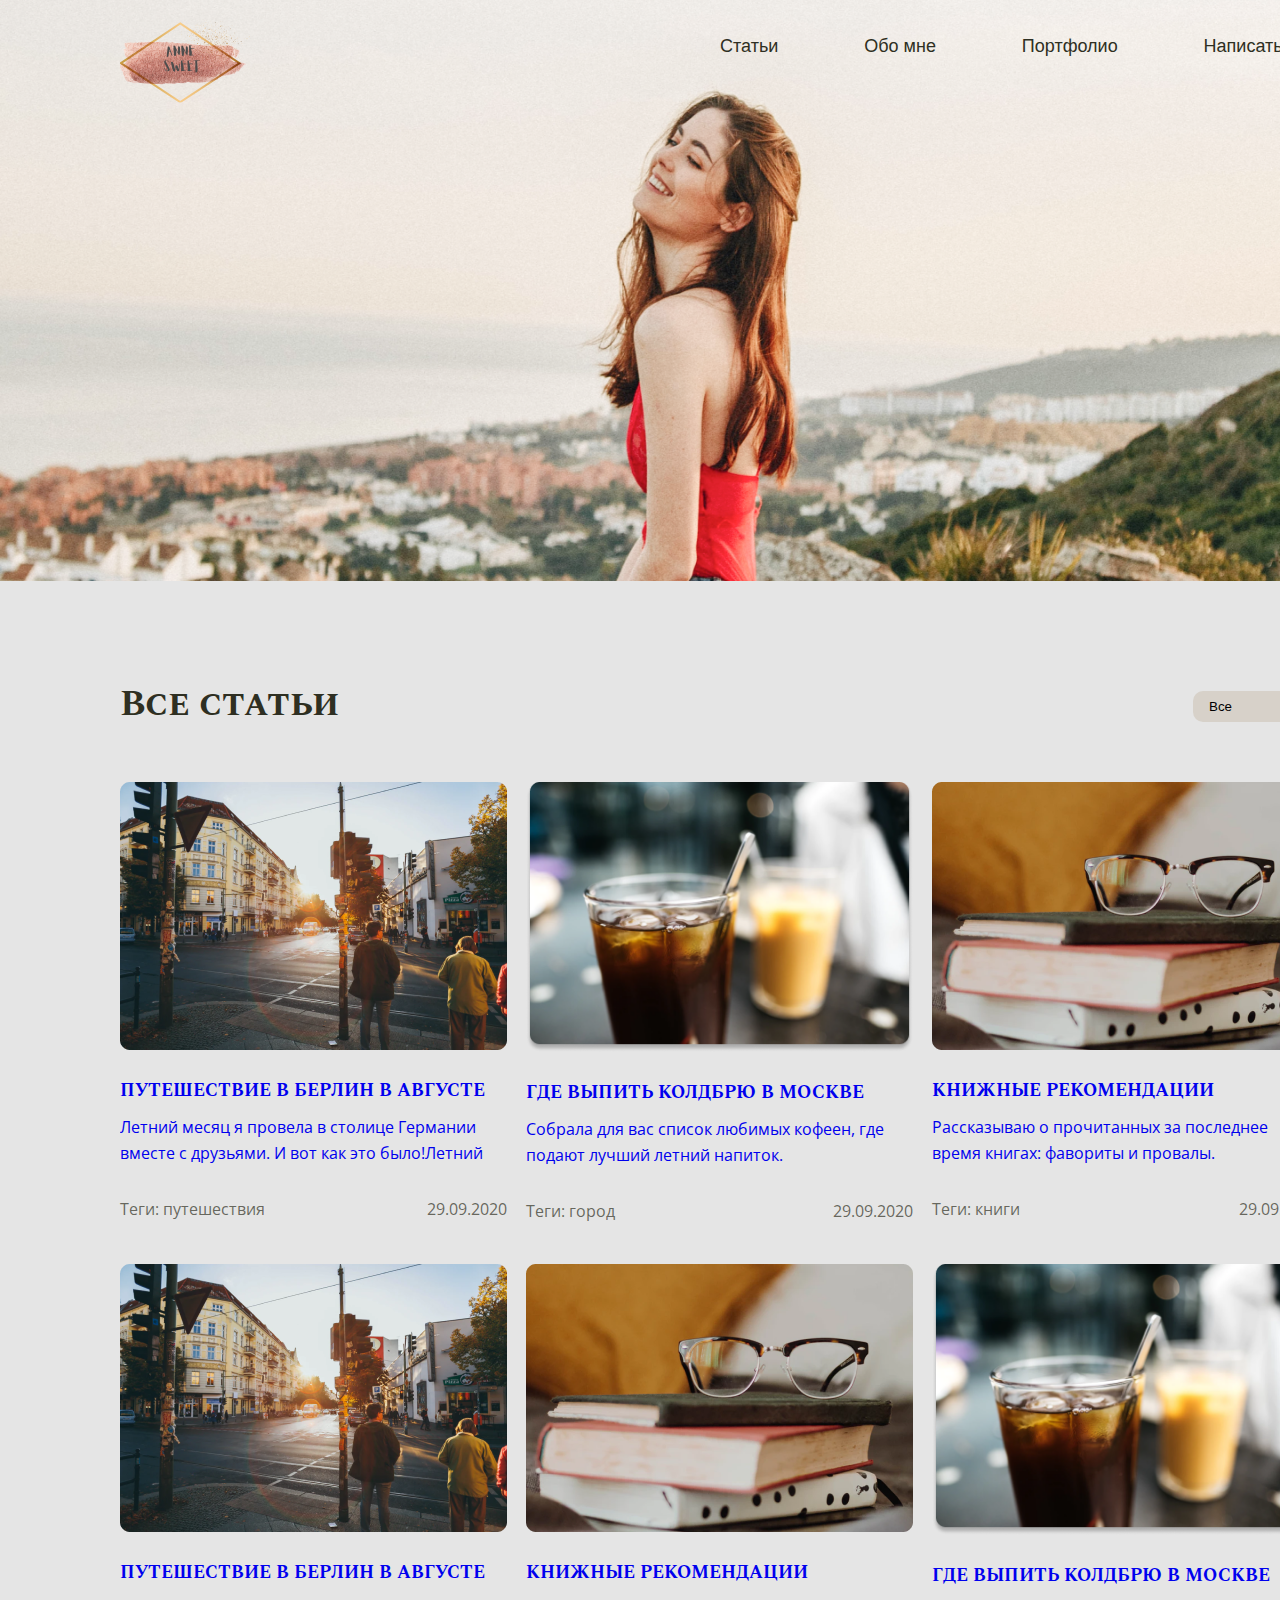
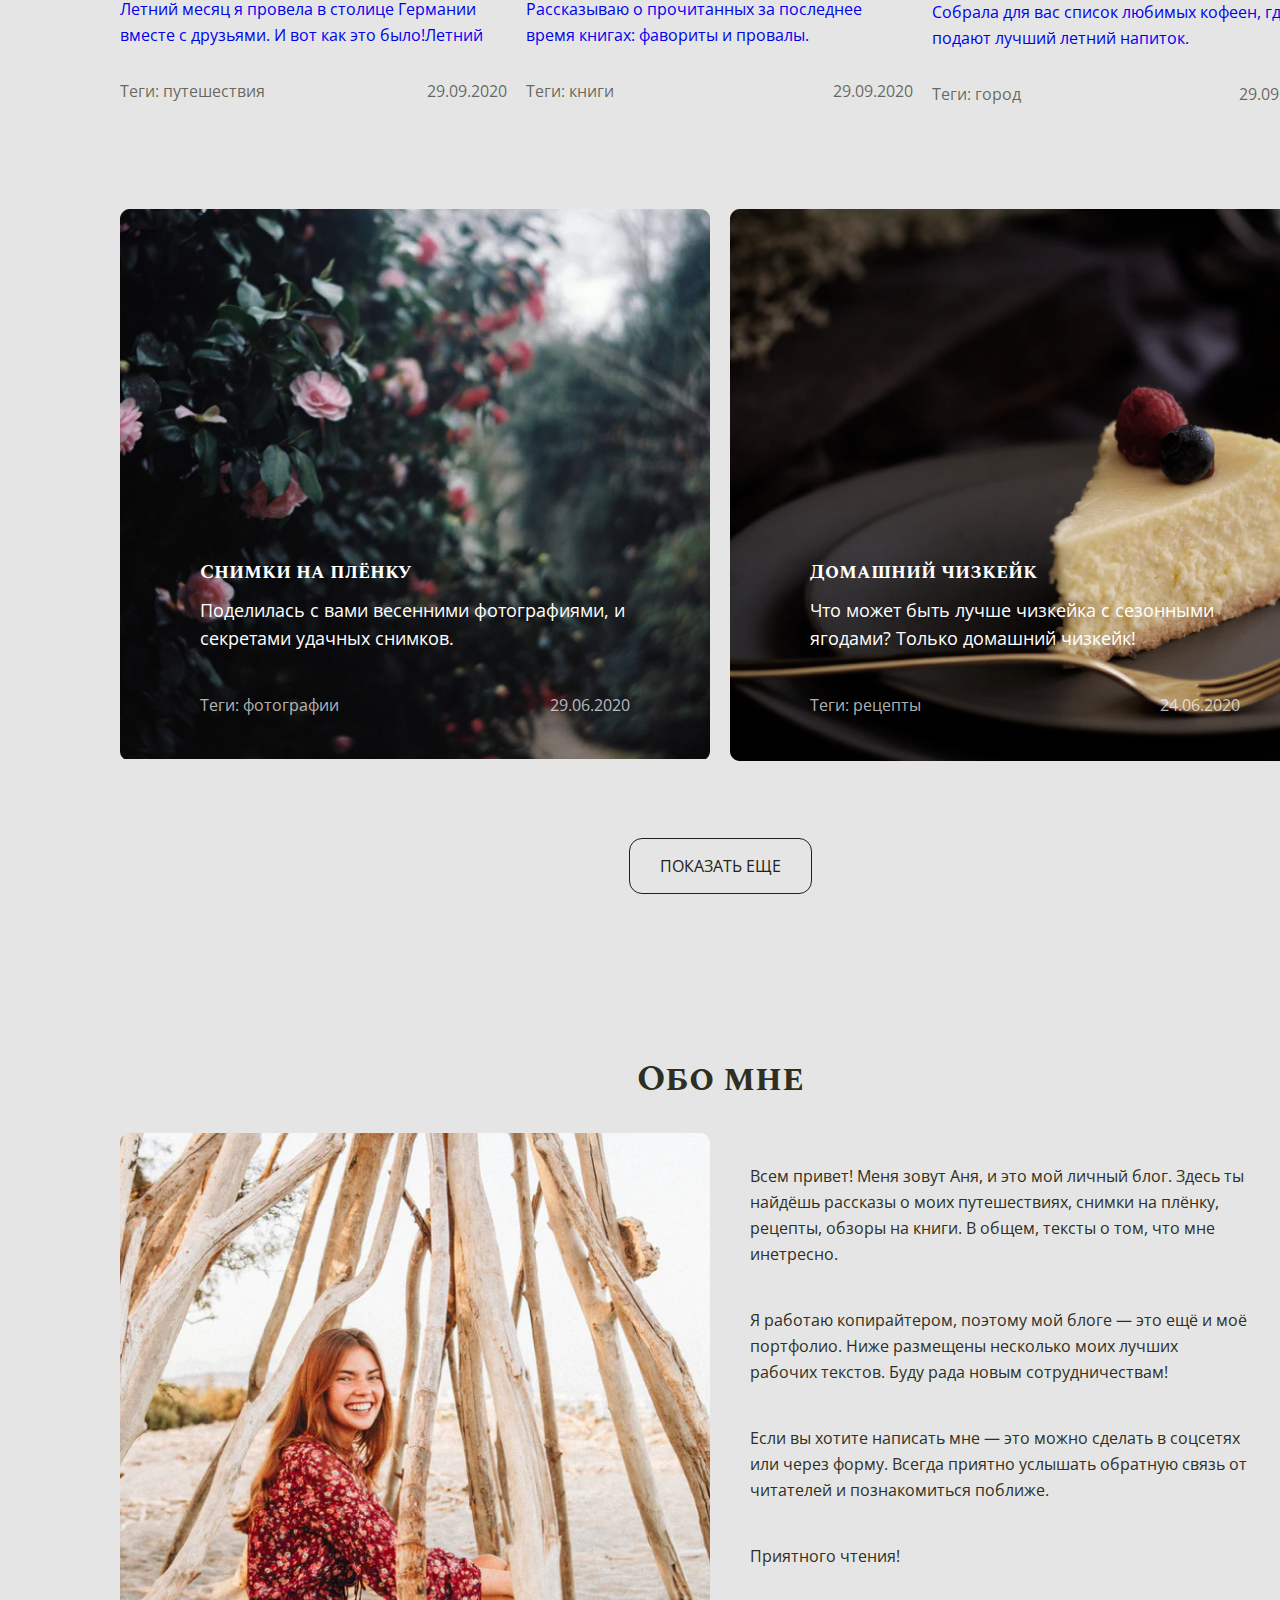
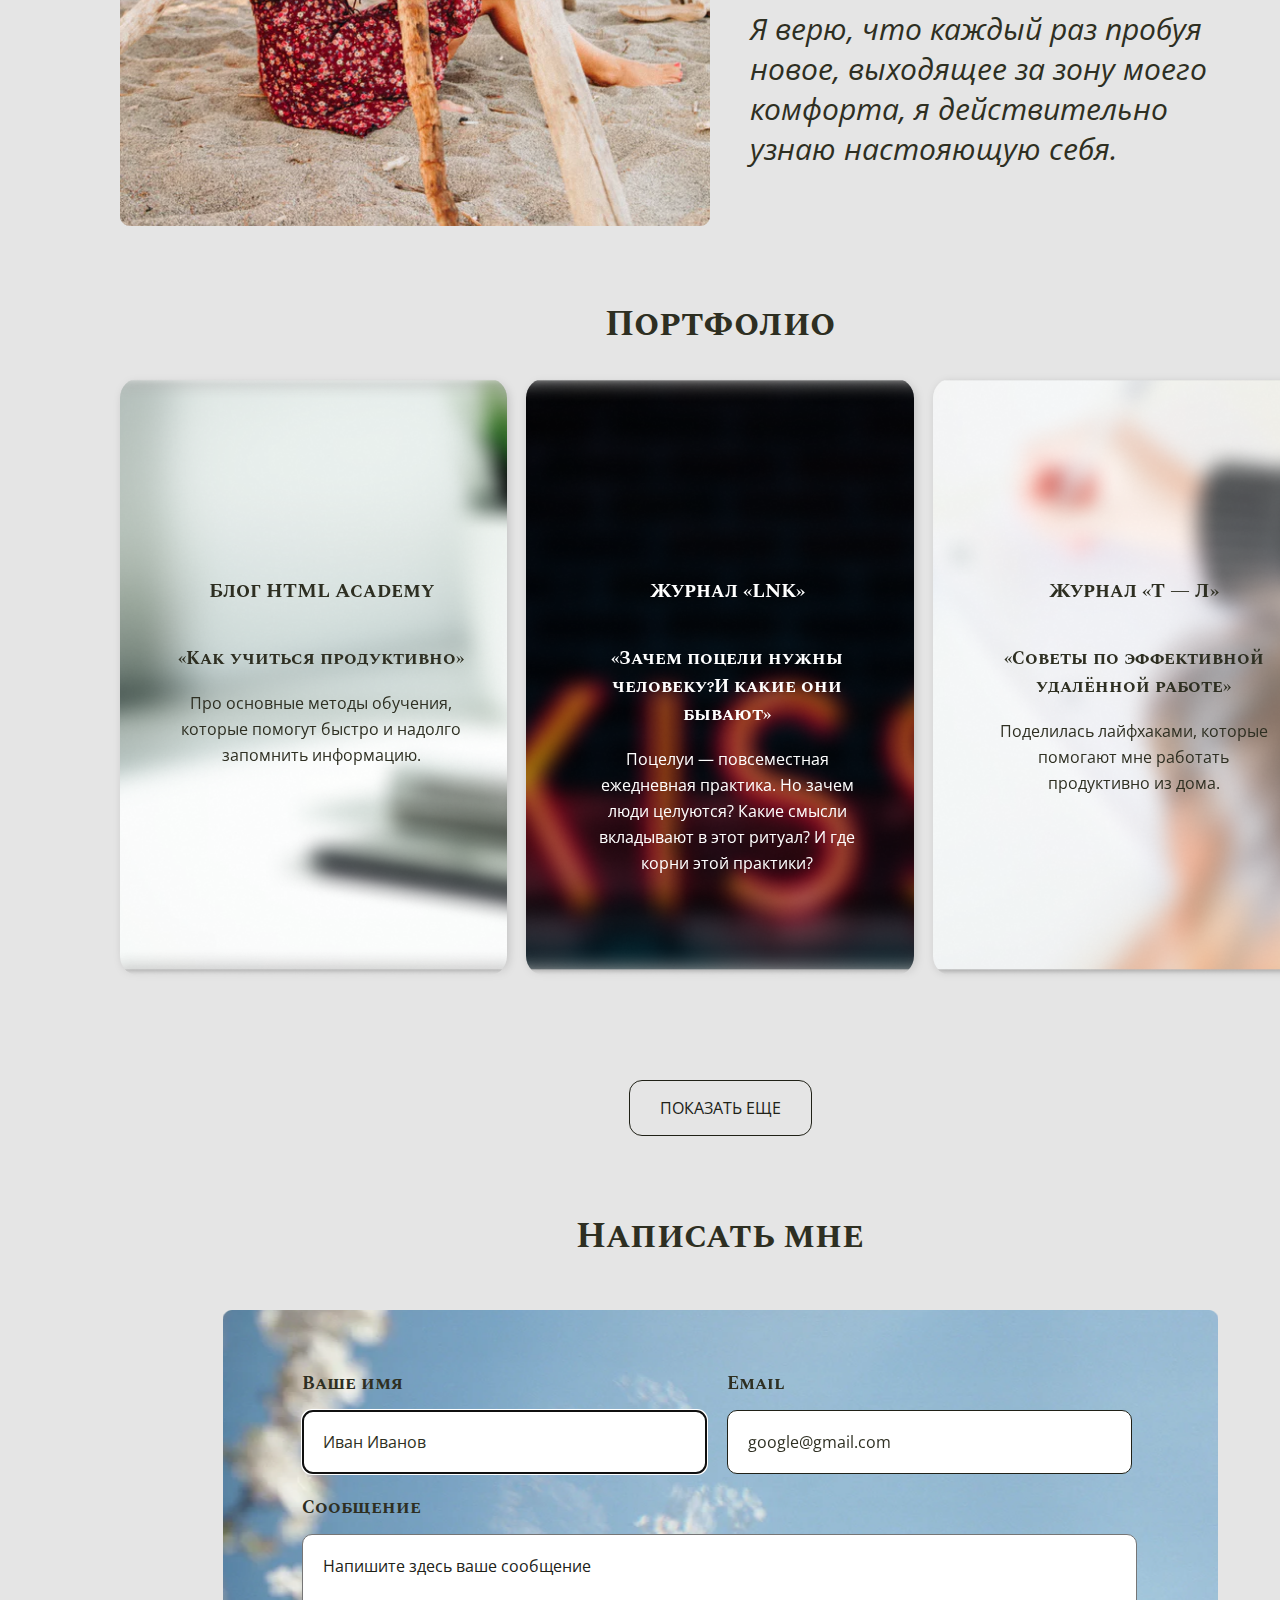
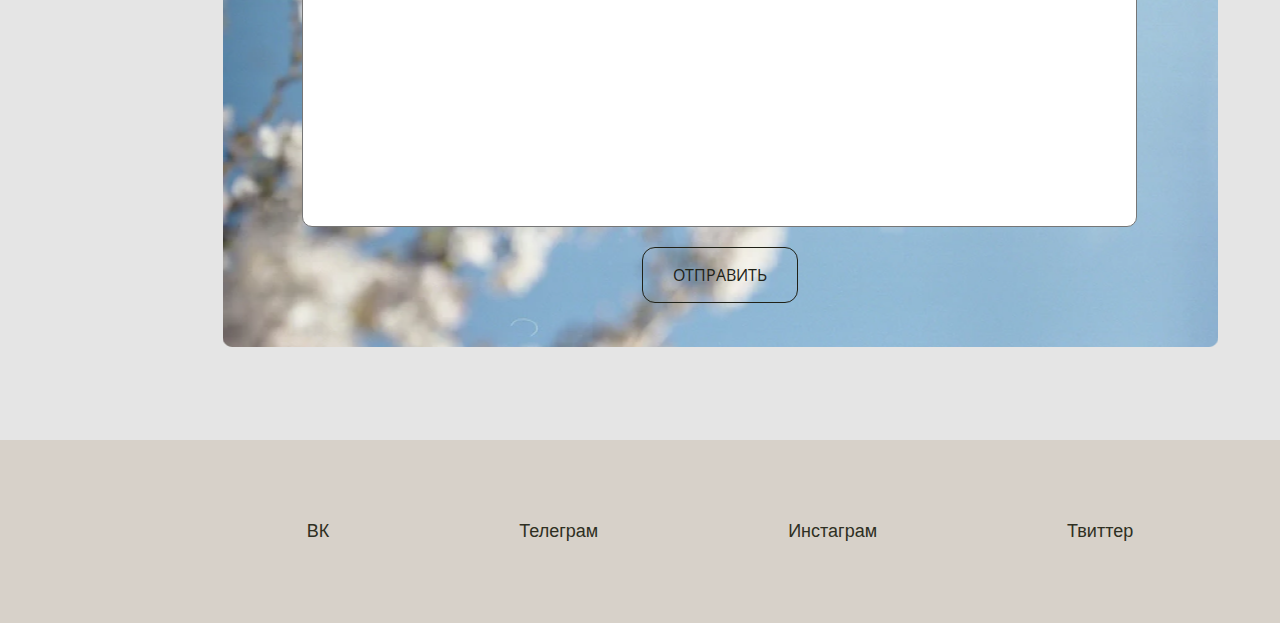
==== commit ae474b6f: "add filter.js" ====
--- a/index.html
+++ b/index.html
@@ -157,9 +157,9 @@
 
                     <ul class="list-articles-big">
                        
-                        <li class="articles-big-item" data-category="photos">
+                        <li class="article-item articles-big-item" data-category="photos">
                             <img class="articles-big-image" src="img/articke_big_photo1.png" width="590" height="552" alt="article_big_photo1">
-                            <div class="article-item articles-big-info"><!--флекс контенйер-->
+                            <div class="articles-big-info"><!--флекс контенйер-->
                                 <p class="articles-big-title">Снимки на плёнку </p>
                                 <p class="articles-big-description">
                                     Поделилась с вами весенними фотографиями, и секретами удачных снимков.
@@ -171,7 +171,7 @@
                             </div>
                         </li>
 
-                        <li class="articles-big-item" data-category="receipts">
+                        <li class="article-item articles-big-item" data-category="receipts">
                             <img class="articles-big-image" src="img/article_bog_photo2.png" width="590" height="552" alt="article_big_photo2">
                             <div class="articles-big-info">
                                 <p class="articles-big-title">Домашний чизкейк </p>
--- a/style.css
+++ b/style.css
@@ -151,9 +151,10 @@
 
 
 .article-item__image{
+    max-width: 100%;/*на слуй если размер иображения  больше чем  рзмер экрана*/
     display: block;
     width: 387px;
-    height: 268px;
+    height: auto;
     object-fit: cover;
     margin-bottom: 27px;
 }
@@ -211,8 +212,7 @@
 .articles-big-item{/*li флекс элемент*/
     
     width: 590px;
-    display: flex;
-    flex-grow: 1;
+    
     position: relative;
     margin-right: 20px;
     color: #ffffff;
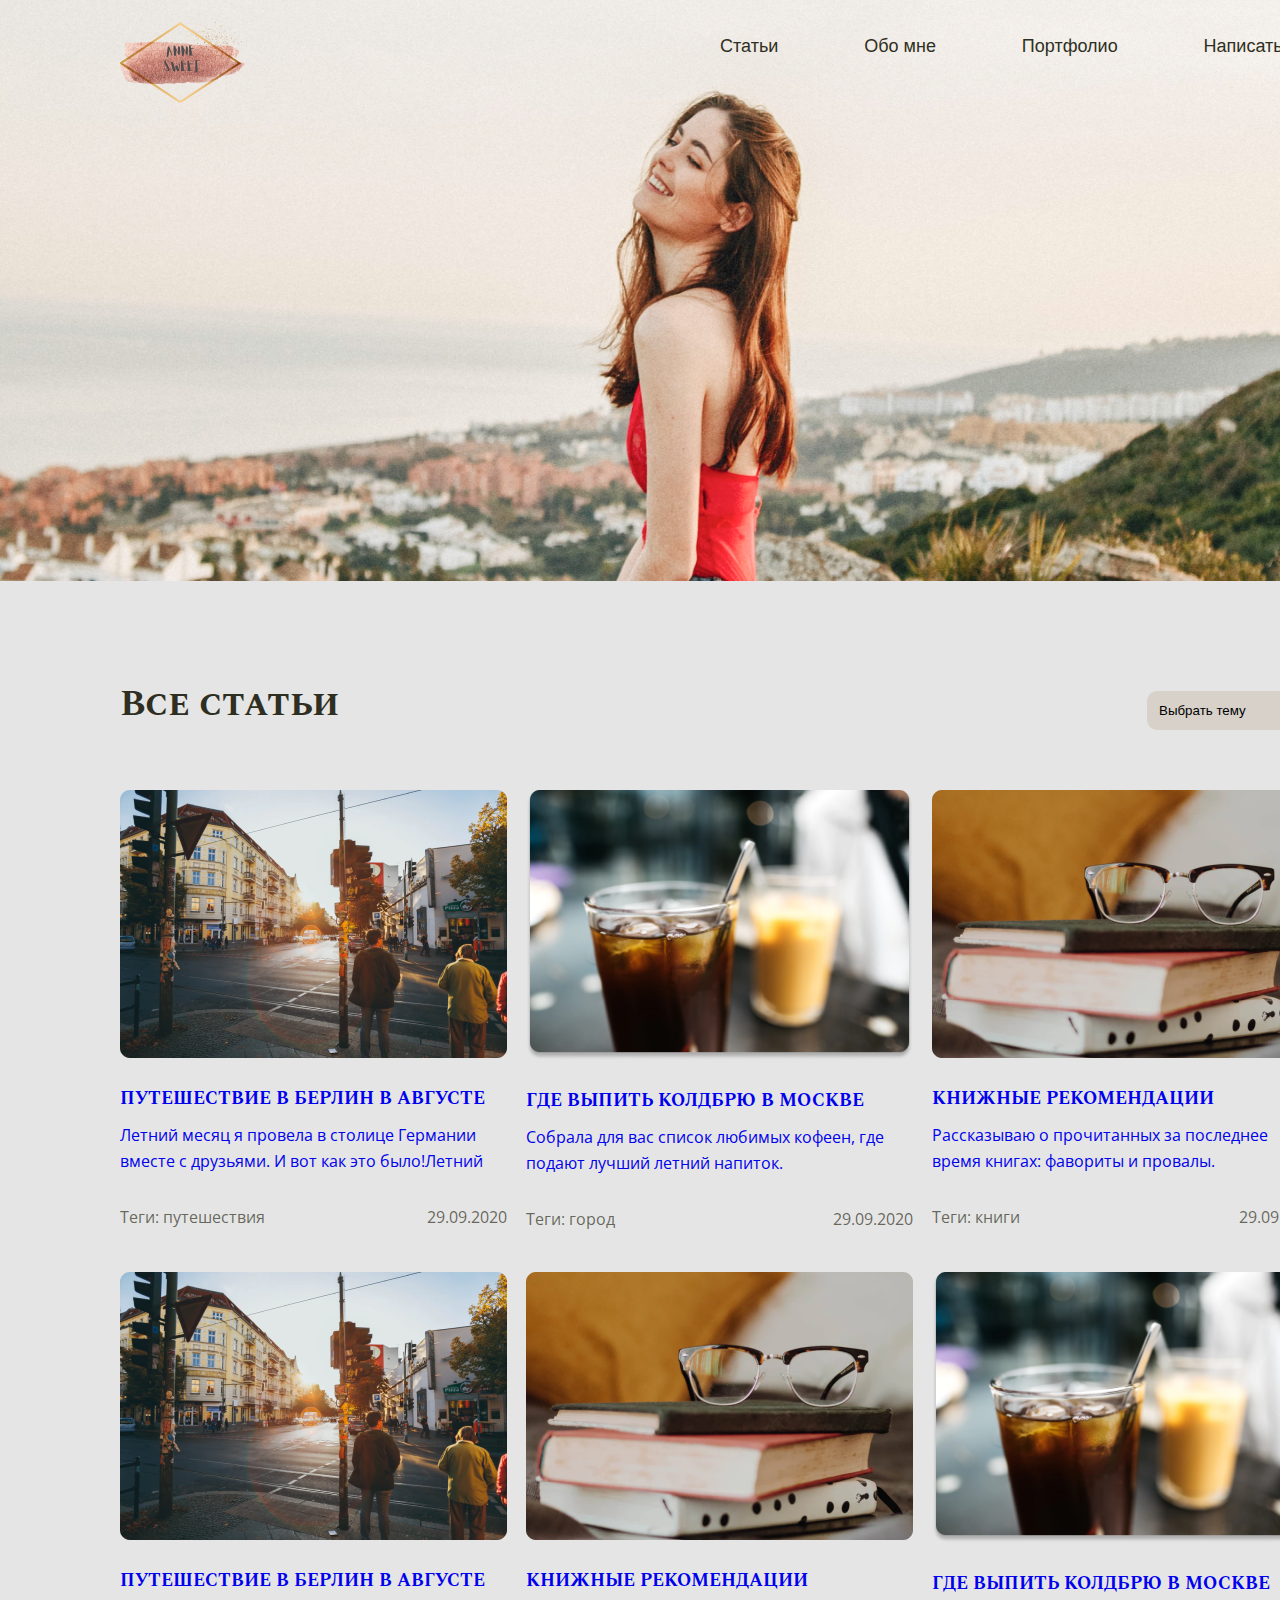
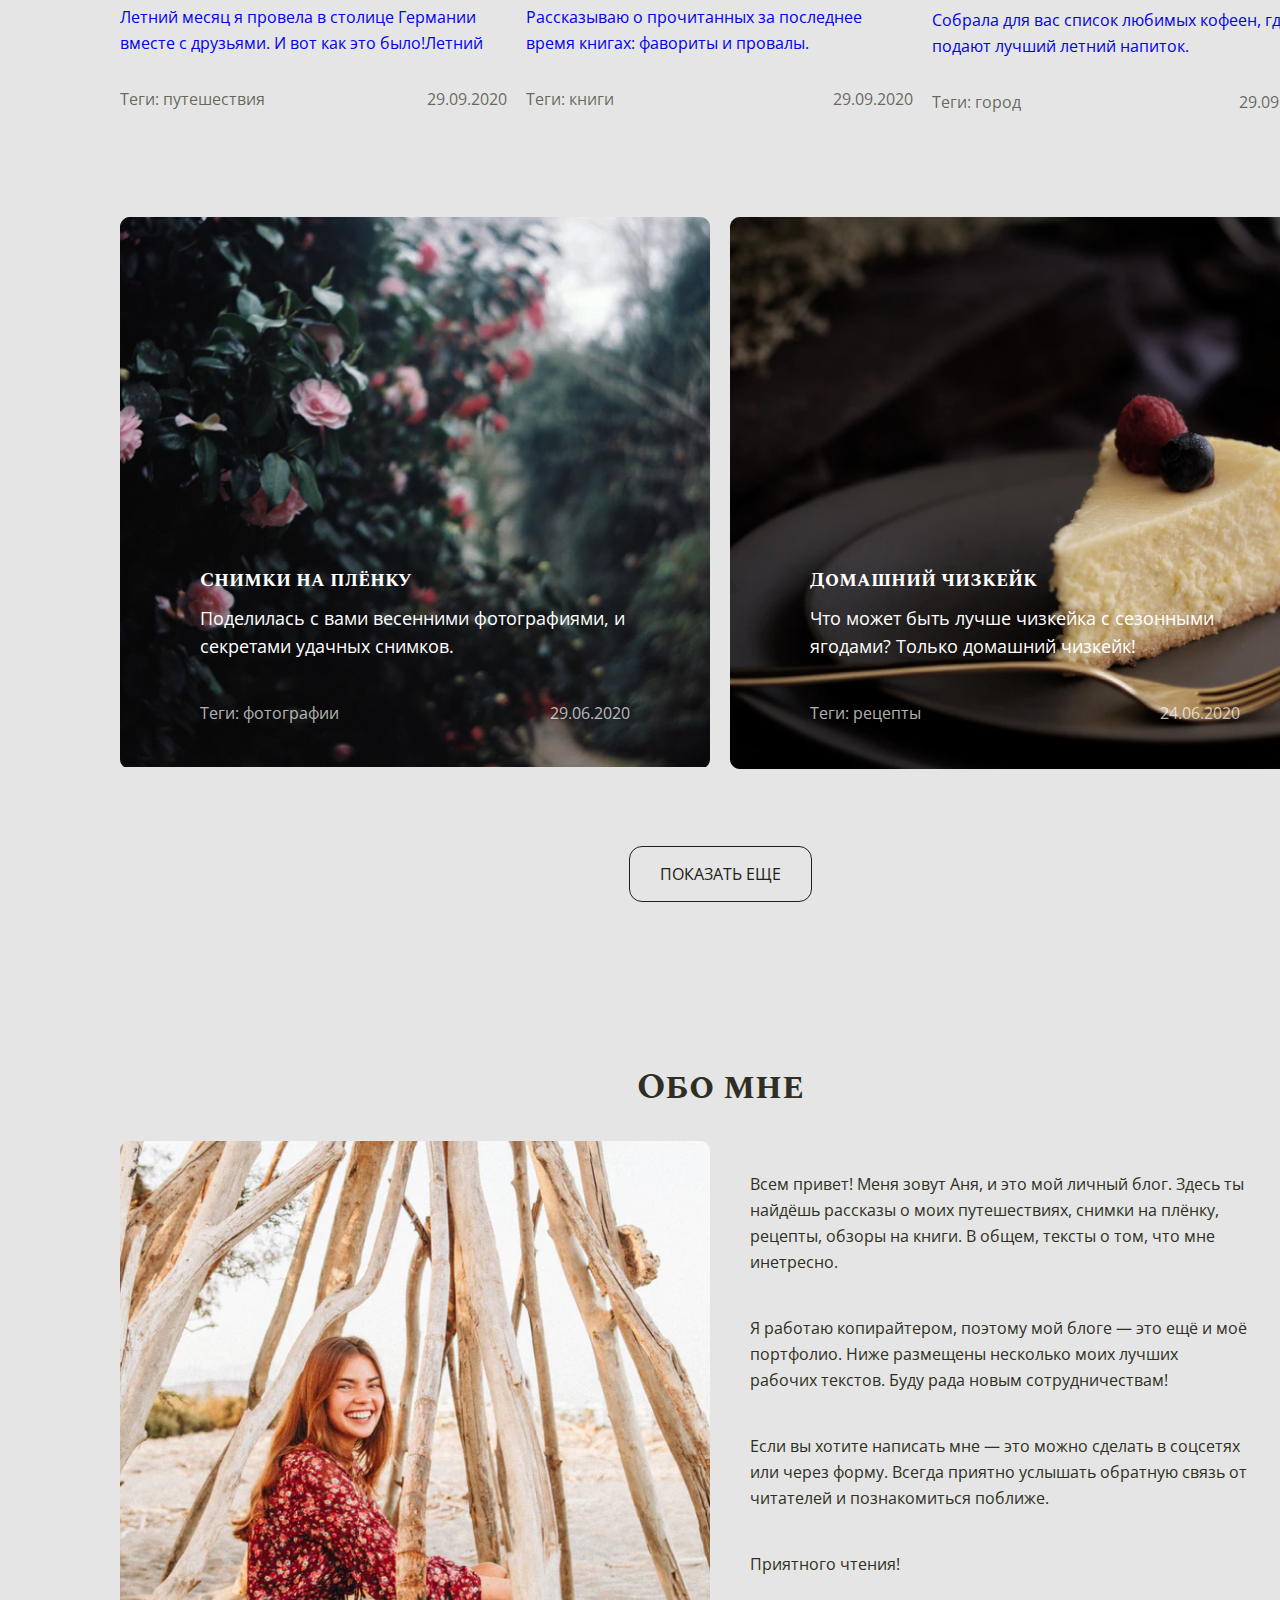
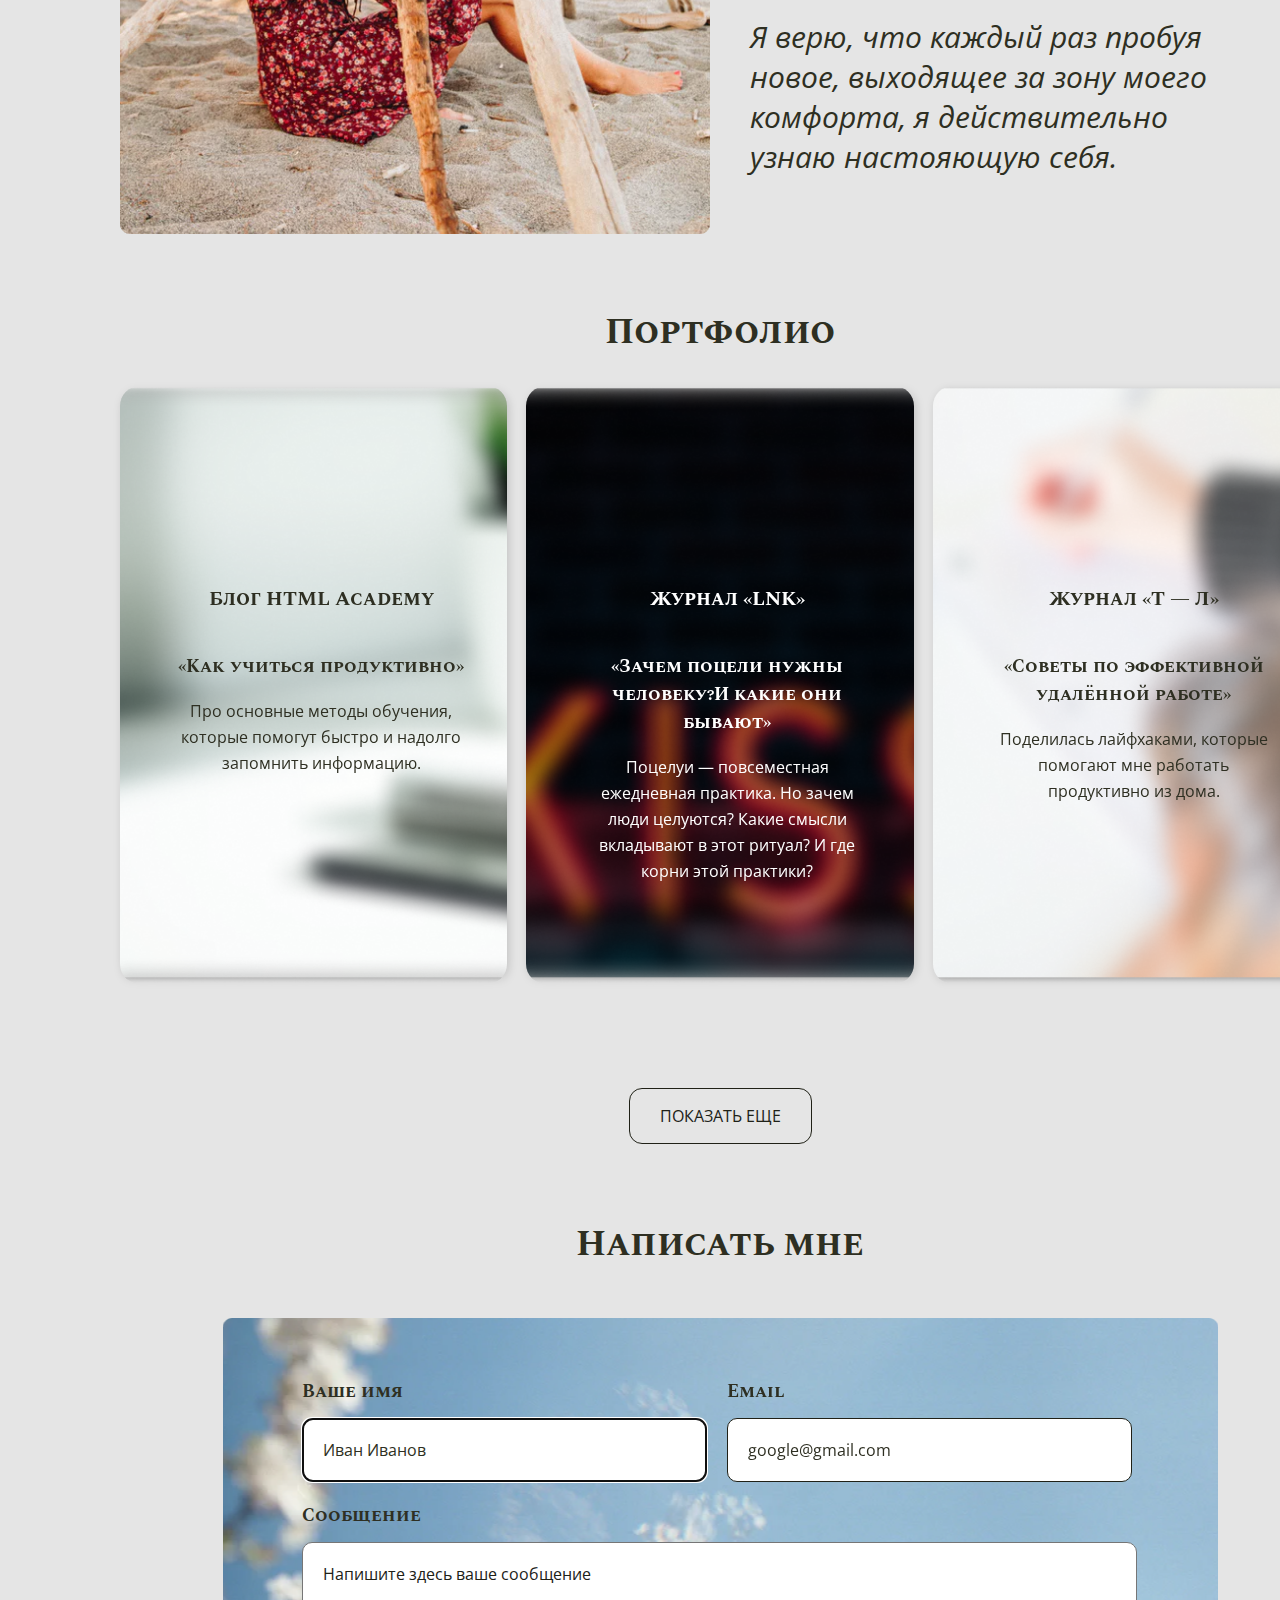
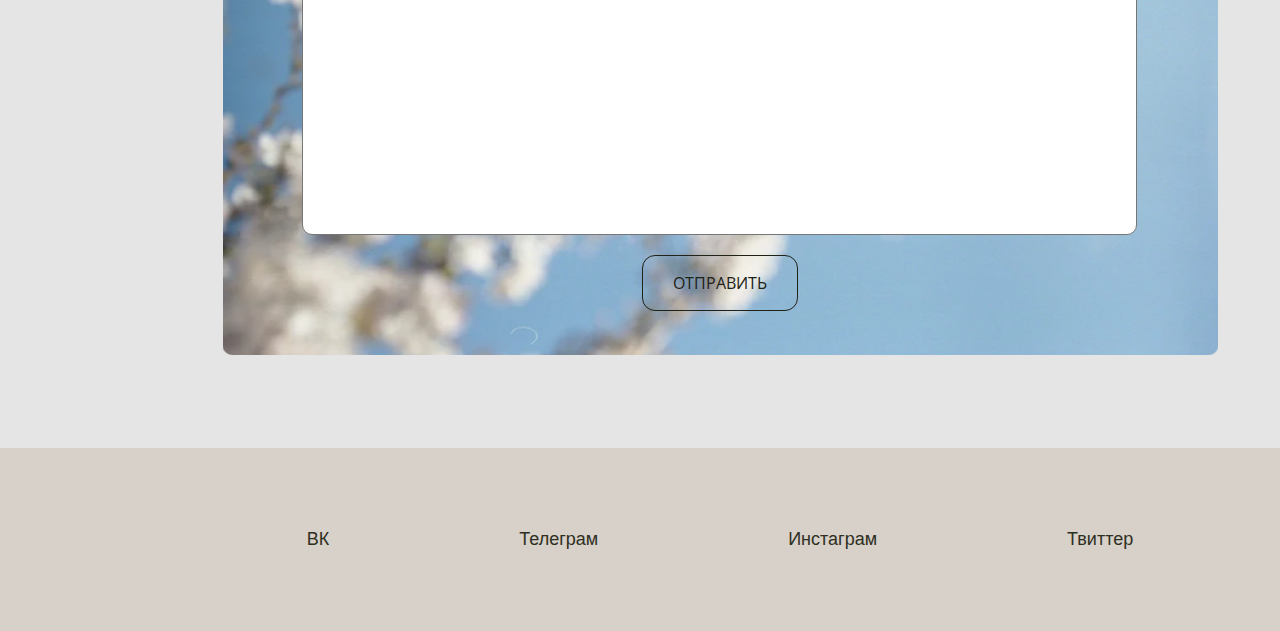
==== commit 11da8d1a: "update" ====
--- a/index.html
+++ b/index.html
@@ -51,7 +51,7 @@
                             <option value="books">Книги</option>
                             <option value="photos">Фотографии</option>
                             <option value="receipts">Рецепты</option>
-                            <option value="all" selected>Все</option>
+                            <option value="all" selected>Выбрать тему</option>
                         </select>
                     </div>
 
--- a/style.css
+++ b/style.css
@@ -210,9 +210,9 @@
 
 
 .articles-big-item{/*li флекс элемент*/
-    
+
     width: 590px;
-    
+
     position: relative;
     margin-right: 20px;
     color: #ffffff;
@@ -445,7 +445,7 @@
 
 .show-more:disabled{/*задизейбленная кнопка*/
     background-color: red;
-    
+
 }
 
 
@@ -760,7 +760,7 @@
     display: flex;
     justify-content: flex-start;
     align-items: center;
-    
+
     /*border: none;/*рамка для кнпоки убираем
     background-color: transparent;
     cursor: pointer;*/ 
@@ -952,7 +952,7 @@
 
 .submit-button-article:disabled{/*для задизейбленнок кнпоки*/
     background-color: red;
-    
+
 }
 
 
@@ -995,33 +995,47 @@
 
 .warning{ /*класс дял выделения если в текстариювводят больше 20 символов*/
     border: 2px solid red;
-    
+
 }
 
 
 .filter{
-    position: relative;
-    padding: 7px 12px 7px 12px;
+    /*position: relative;*/
+    display: flex;
+    padding: 12px 74px 12px 12px;
+    margin:  0 0 0 auto;
     box-sizing: border-box;
     background-color: #D7D1C9;
     border-radius: 10px;
     border: none;
-    
-}
-
-
-.filter::before{
+    background-image: url("./img/Polygon.svg");
+    background-repeat: no-repeat, repeat;
+    background-position: right 13px top 50%;/*спарва на 8 px и от верха по  центру*/
+    background-size: 12px 14px;
+    appearance: none;/*втроенный в выпадающий треугльничек убираем*/
+
+}
+
+.filter::-ms-expand {
+  display: none;
+}
+
+.filter:focus {
+  outline-offset: 0;
+}
+
+/*.filter::before{
     content: "";
     position: absolute;
     top: 0;
     right: 10px;
-    
+
     width: 16px;
     height: 14px;
     background-image: url("./img/Polygon.svg");
     background-size: 16px 14px;
     background-position: center right;
-}
+}*/
 
 .highlight{
     border-color: #ff9900;
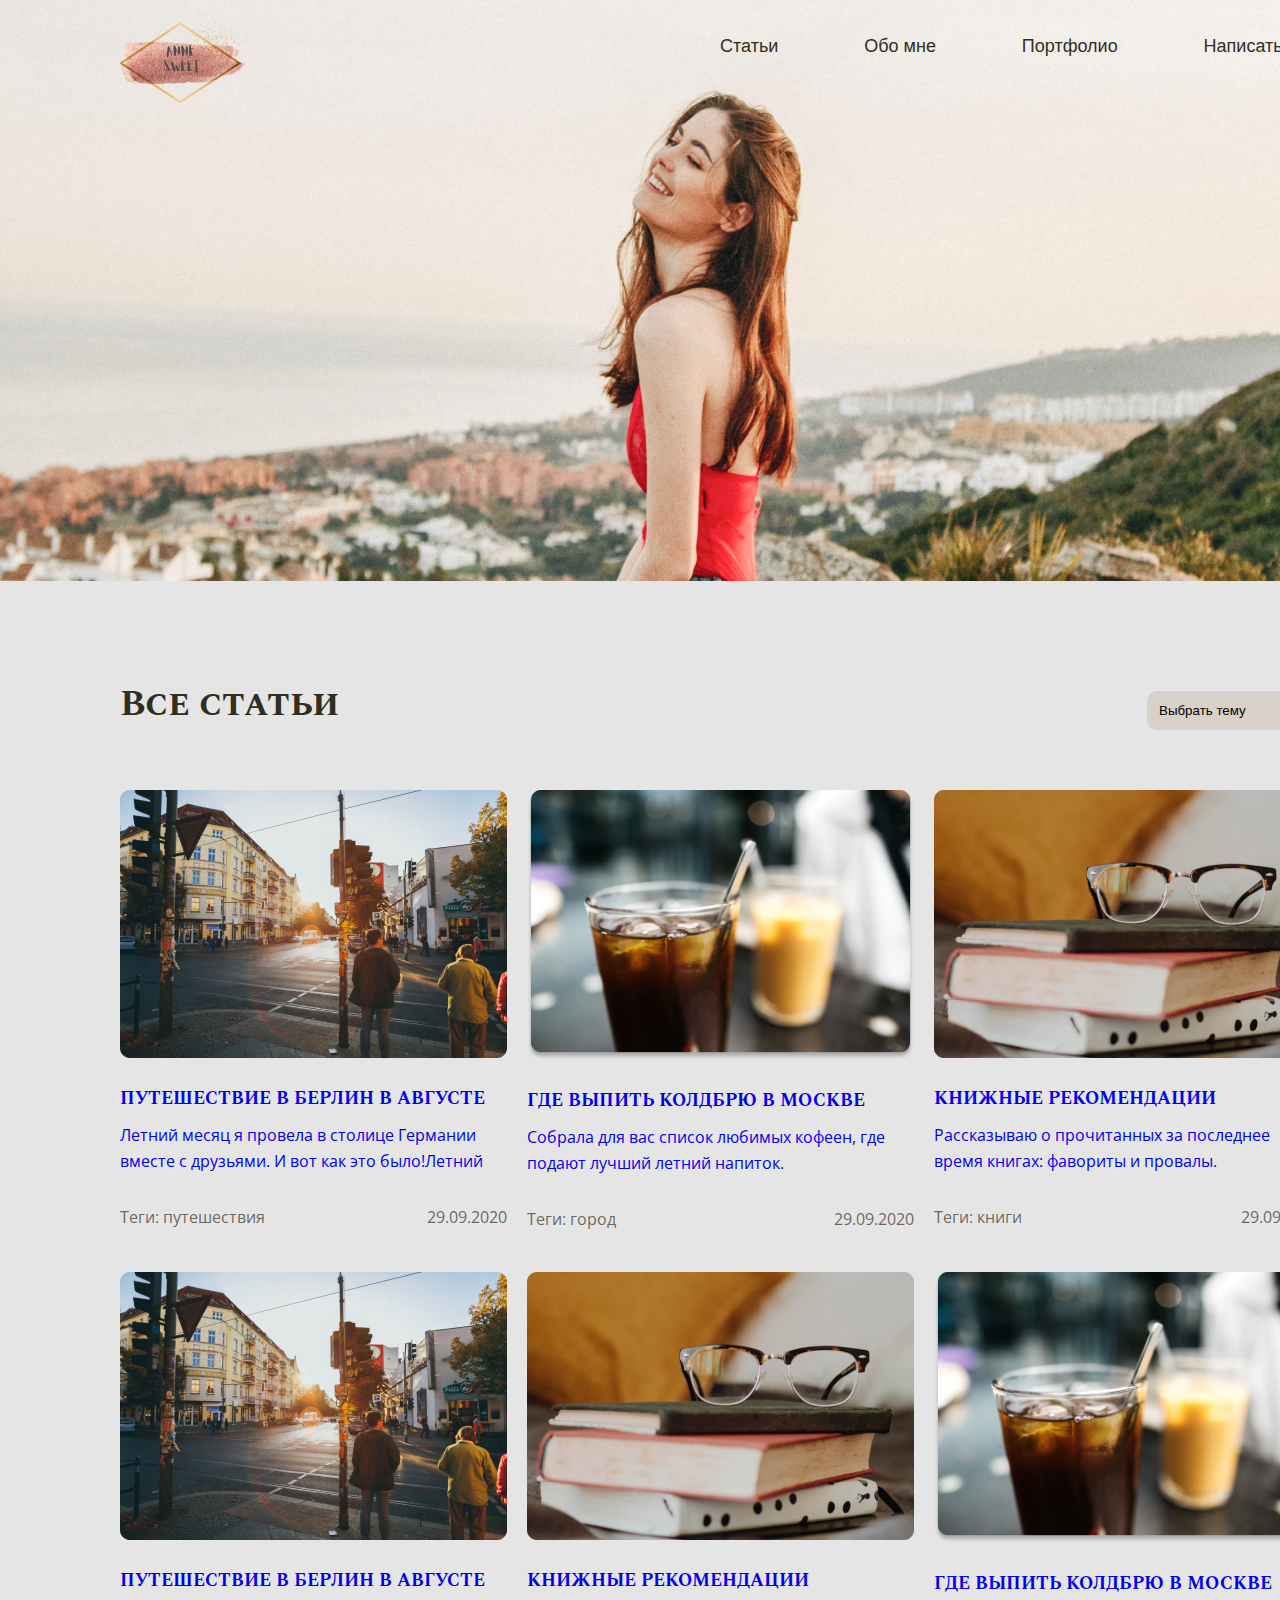
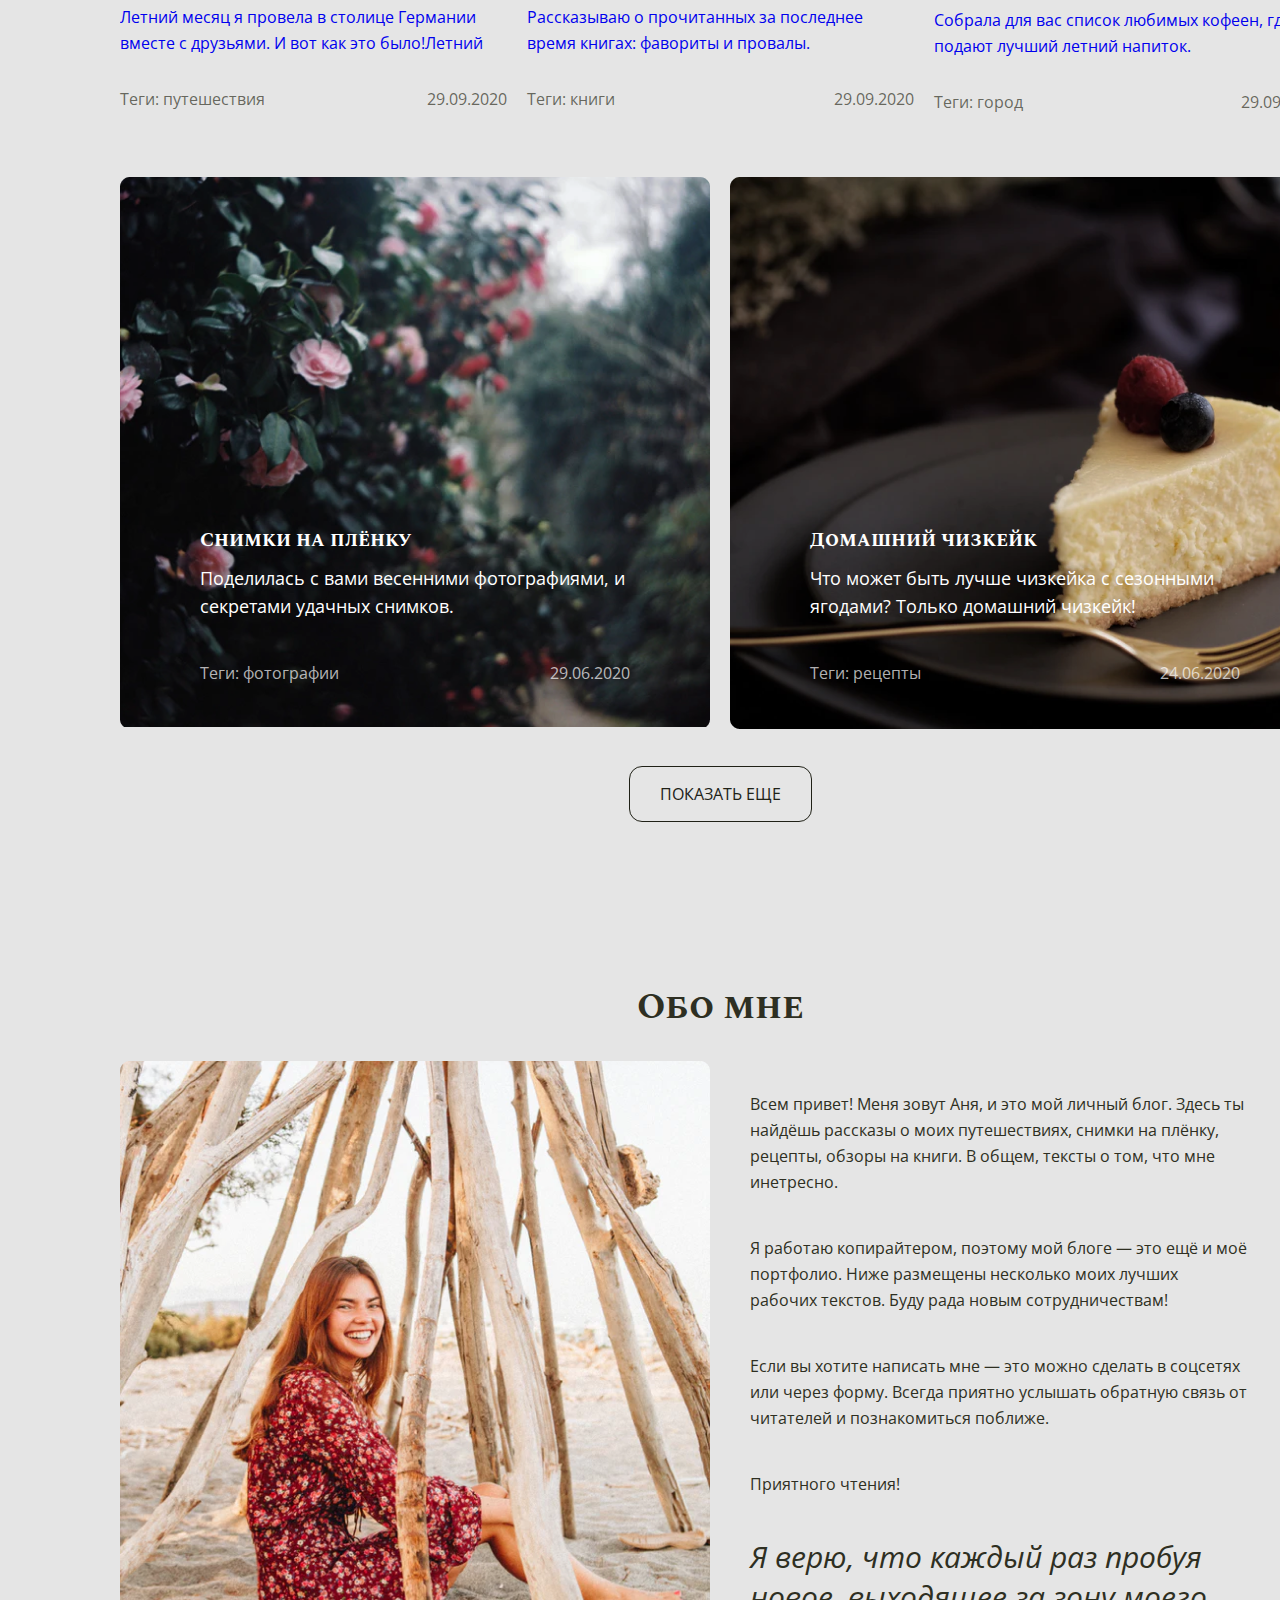
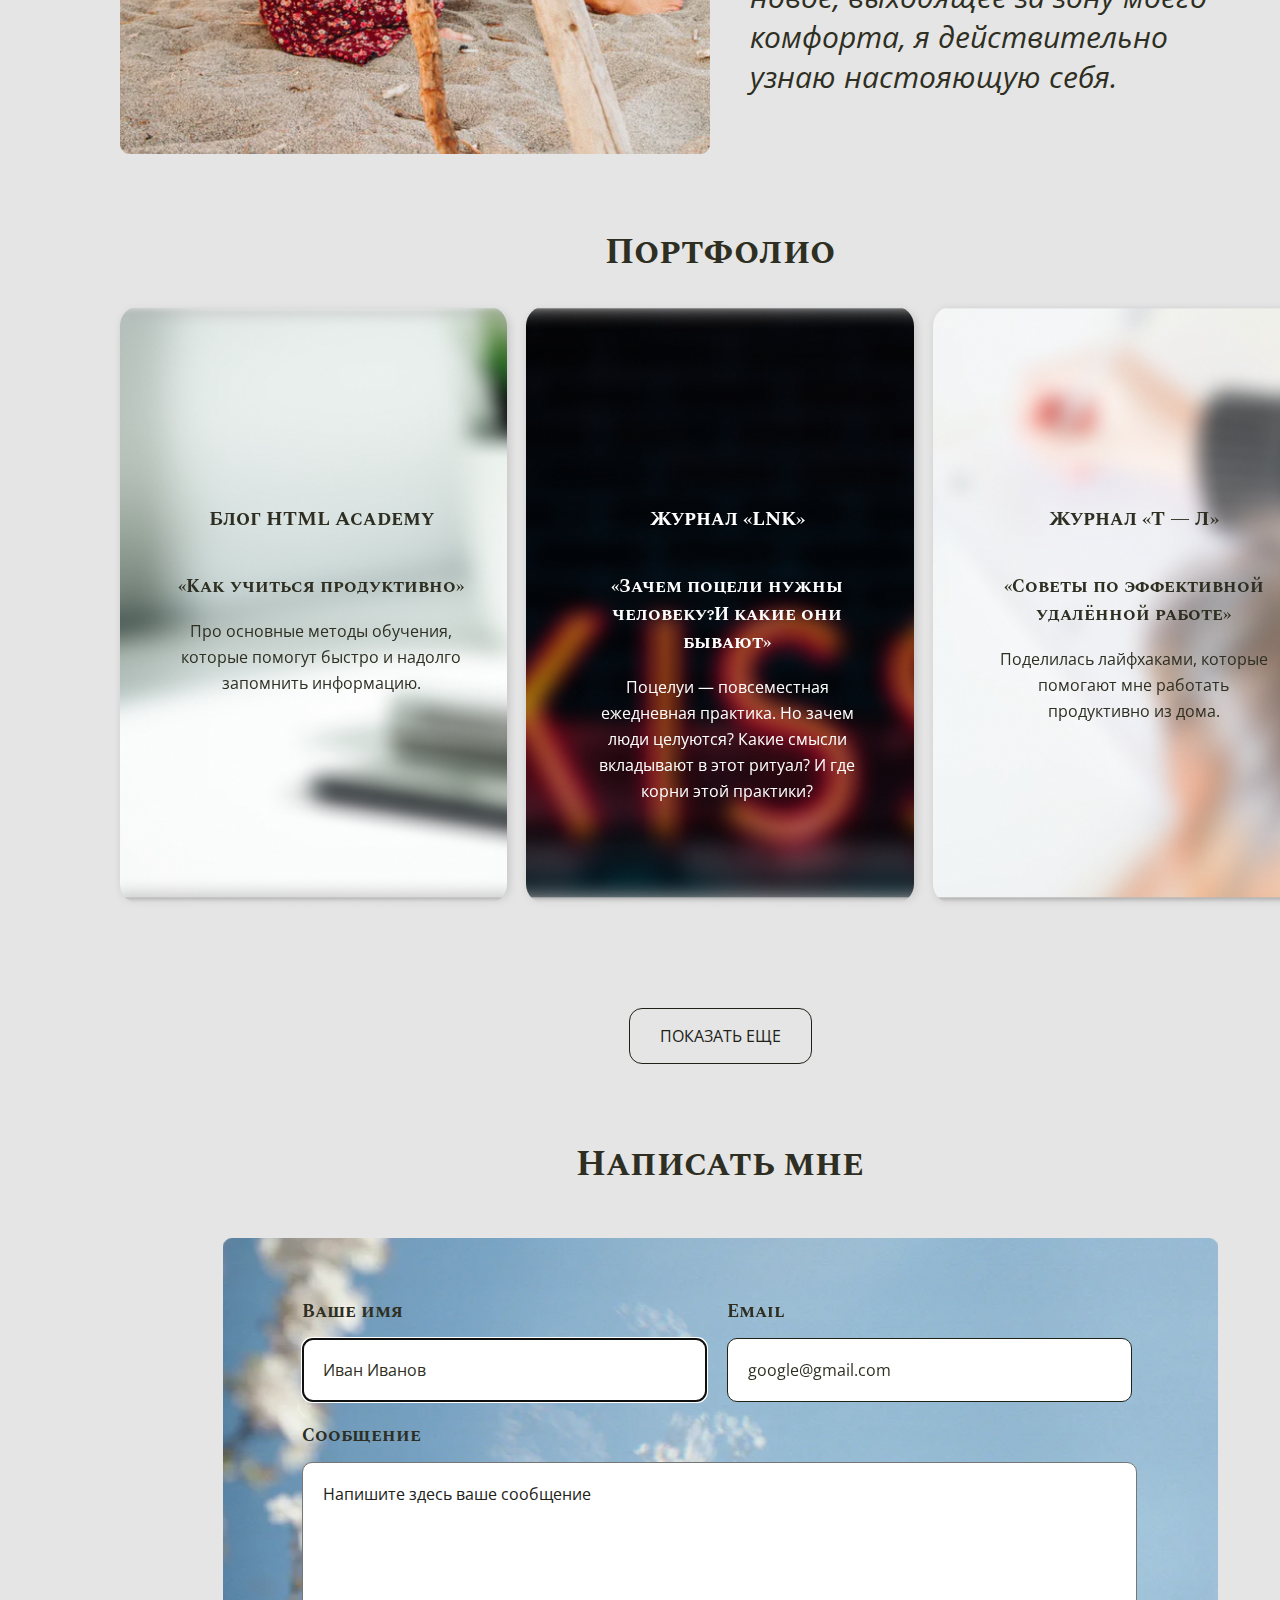
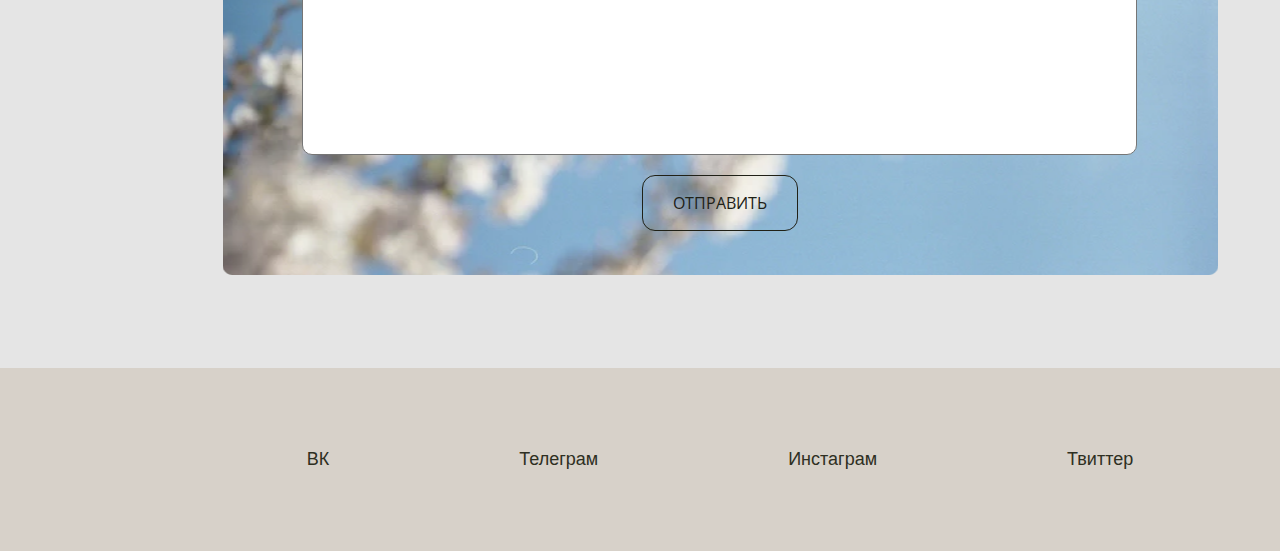
==== commit 1e5ba250: "update files" ====
--- a/index.html
+++ b/index.html
@@ -156,8 +156,7 @@
                     </ul>                
 
                     <ul class="list-articles-big">
-                       
-                        <li class="article-item articles-big-item" data-category="photos">
+                       <li class="article-item articles-big-item" data-category="photos">
                             <img class="articles-big-image" src="img/articke_big_photo1.png" width="590" height="552" alt="article_big_photo1">
                             <div class="articles-big-info"><!--флекс контенйер-->
                                 <p class="articles-big-title">Снимки на плёнку </p>
--- a/style.css
+++ b/style.css
@@ -132,16 +132,19 @@
 
 .list-articles{
     width: 1200px;
-    display: flex;
+    /*display: flex;
     justify-content: flex-start;
-    flex-wrap: wrap;
+    flex-wrap: wrap;*/
+    display: grid;
+    grid-gap: 40px 20px;/*расстояние между  столбцами(20px) и рядами(40px)*/
+    grid-template-columns: repeat(3,1fr);/*3 столбца шириной 1fr*/
     margin-bottom: 62px;
 }
 
 
 .article-item{
-    margin-right: 19px;
-    margin-bottom: 40px;
+
+    /*margin-bottom: 40px;*/
 }
 
 
@@ -816,7 +819,7 @@
 
 
 .feedbacks__author{
-    display: flex;/*чтоы позиционаорать фотку*/
+    display: flex;/*чтобы позиционаорать фотку*/
     align-items: center;
     margin-bottom: 20px;  
 
@@ -835,7 +838,7 @@
 
 
 .feedbacks__text{/*флекс элемнет*/
-    margin-top: auto;/*флекс эелмнет придмется  книзу контейнера*/
+    margin-top: auto;/*флекс эелмнет прижмется  к низу контейнера*/
     font-weight: 400;
 }
 
@@ -963,7 +966,7 @@
 
     box-sizing: border-box;/*паддинги включаются в width*/
     border-radius: 10px;
-    resize: none;/*чтобы не ляьзя юыло курами изменить размры*/
+    resize: none;/*чтобы не нельзя было руками изменить размры*/
     border-color: transparent;
 }
 
@@ -993,7 +996,7 @@
 }
 
 
-.warning{ /*класс дял выделения если в текстариювводят больше 20 символов*/
+.warning{ /*класс для выделения если в текстарию вводят больше 20 символов*/
     border: 2px solid red;
 
 }
@@ -1013,28 +1016,42 @@
     background-position: right 13px top 50%;/*спарва на 8 px и от верха по  центру*/
     background-size: 12px 14px;
     appearance: none;/*втроенный в выпадающий треугльничек убираем*/
+    -moz-appearance: none;
+    -webkit-appearance: none;
 
 }
 
 .filter::-ms-expand {
-  display: none;
+    display: none;
 }
 
 .filter:focus {
-  outline-offset: 0;
+    outline-offset: 0;
+    outline: none;
+    outline-color: red;
+}
+
+
+.filter:hover{/*при наведении на список*/
+    background-color: rgba(215, 209, 201, 1);
+}
+
+.filter:active{/*при наведении на список*/
+    outline: none;
+    background-color: rgba(215, 209, 201, 1);
 }
 
 /*.filter::before{
-    content: "";
-    position: absolute;
-    top: 0;
-    right: 10px;
-
-    width: 16px;
-    height: 14px;
-    background-image: url("./img/Polygon.svg");
-    background-size: 16px 14px;
-    background-position: center right;
+content: "";
+position: absolute;
+top: 0;
+right: 10px;
+
+width: 16px;
+height: 14px;
+background-image: url("./img/Polygon.svg");
+background-size: 16px 14px;
+background-position: center right;
 }*/
 
 .highlight{
